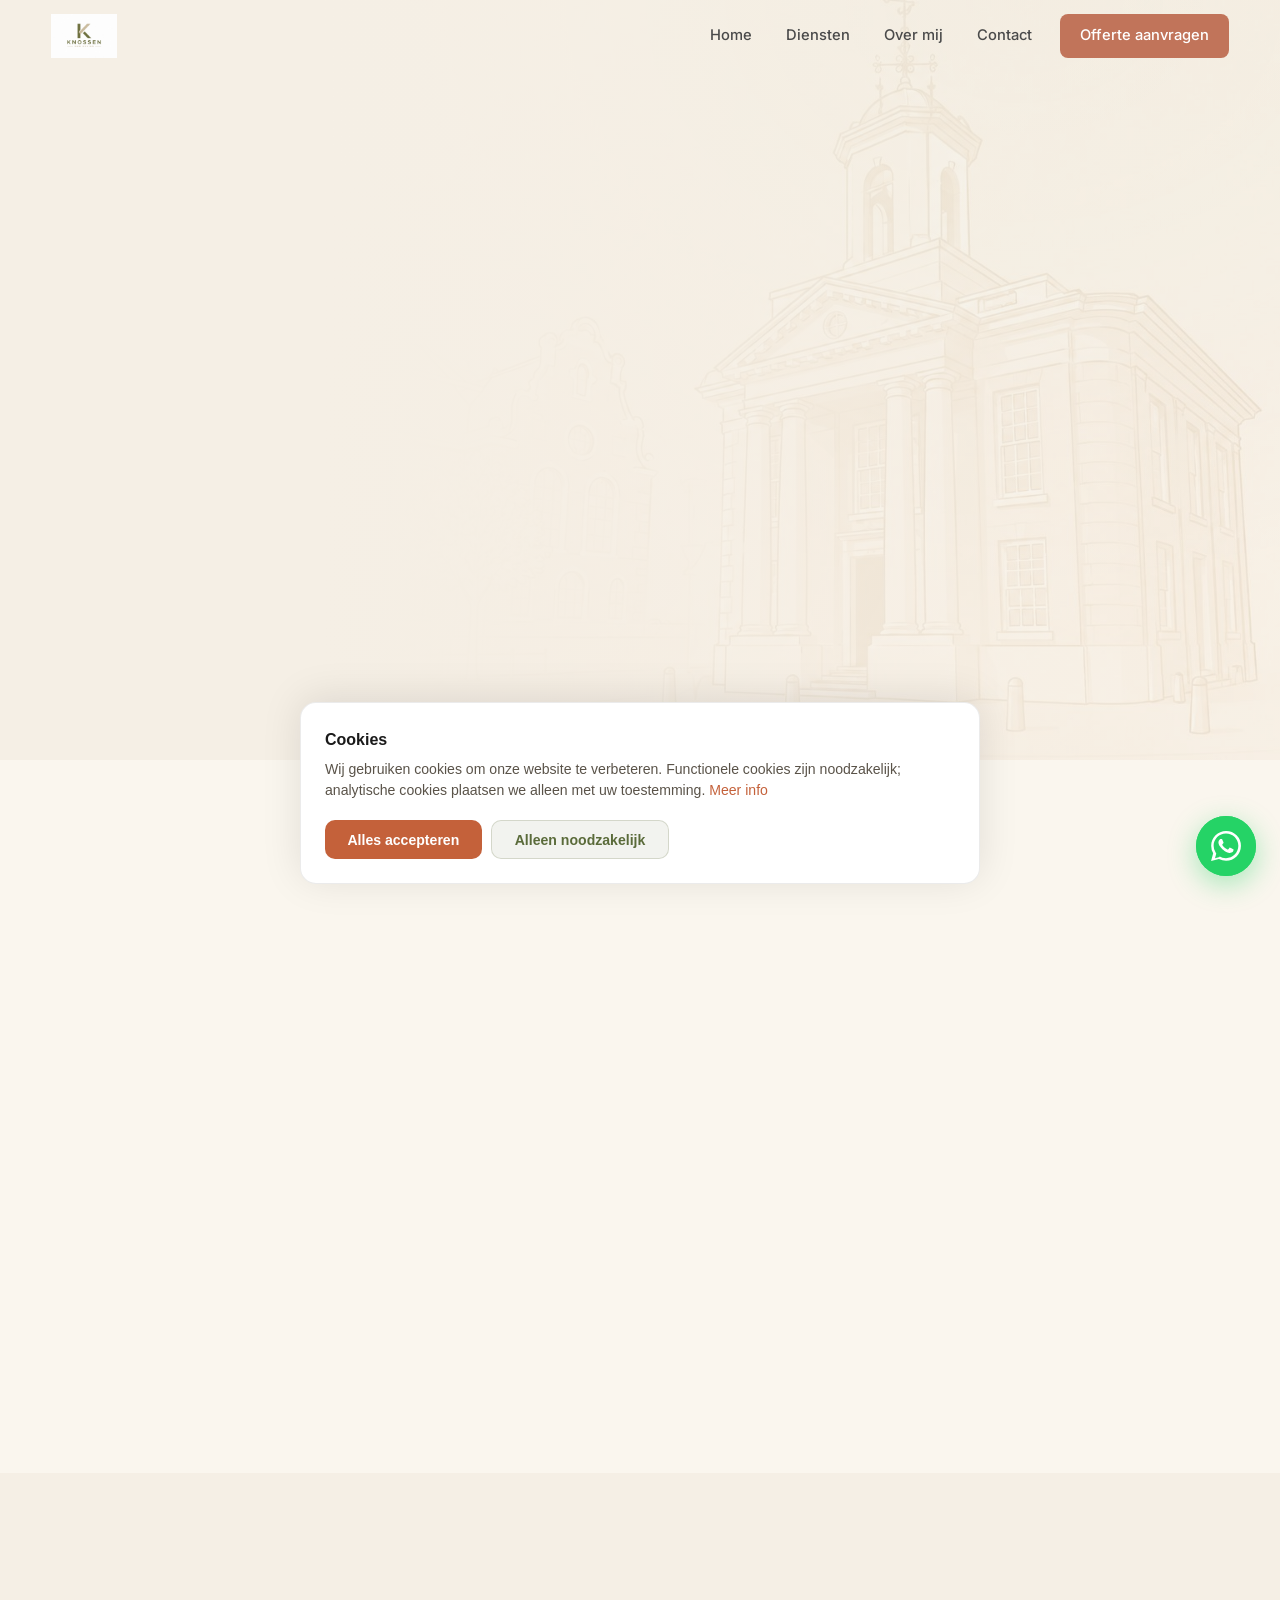
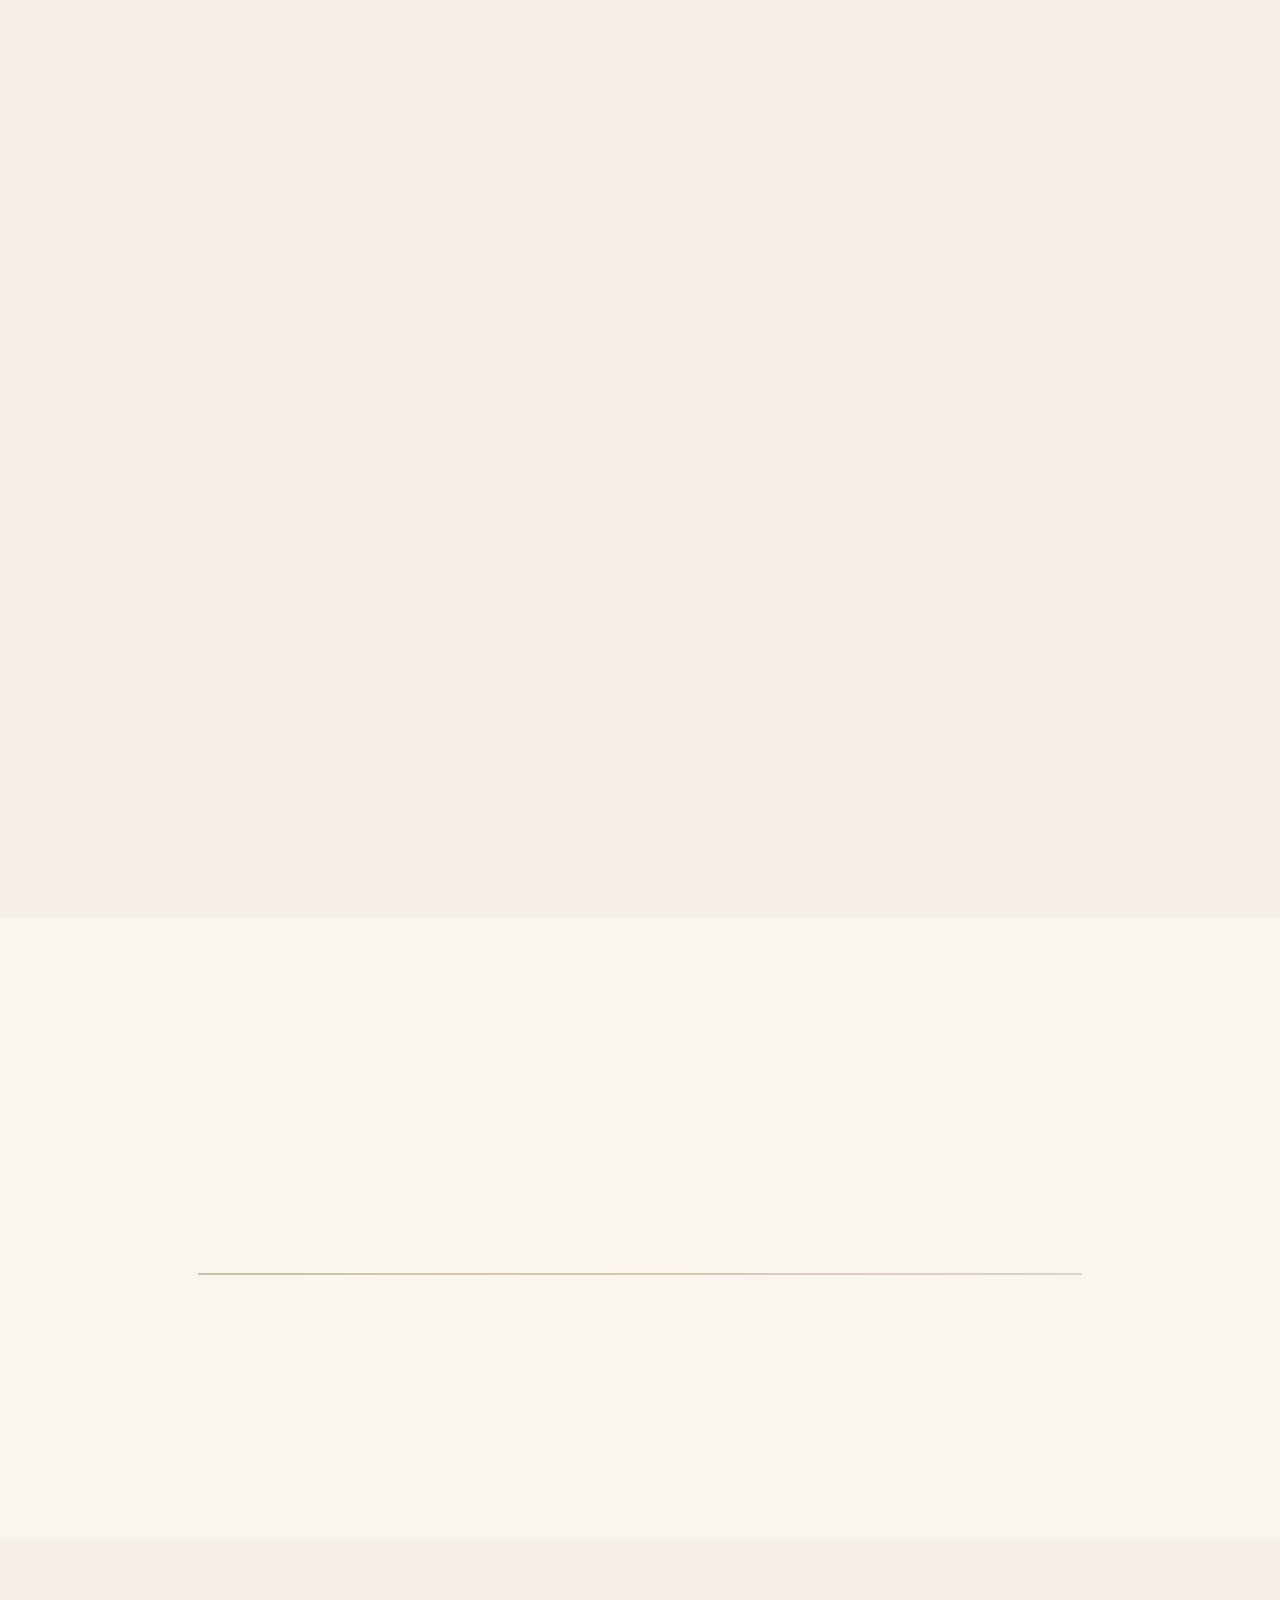
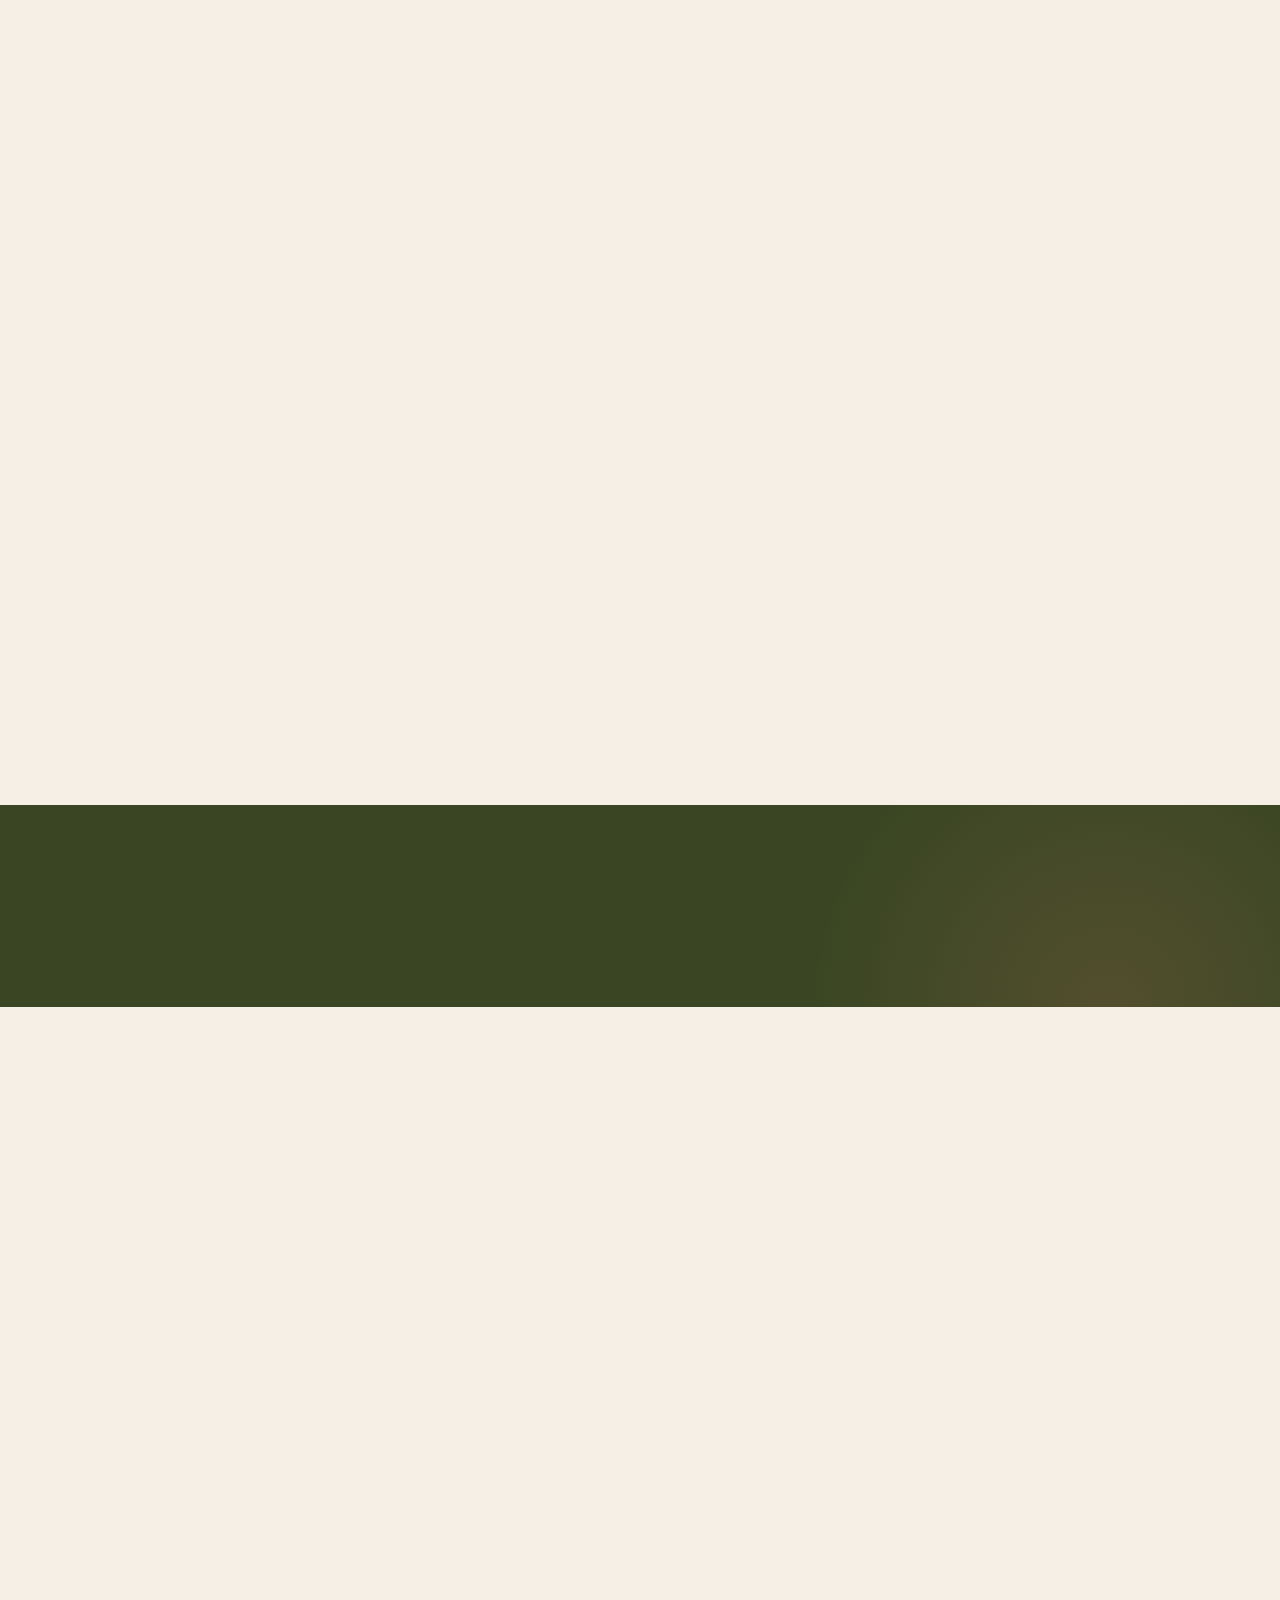
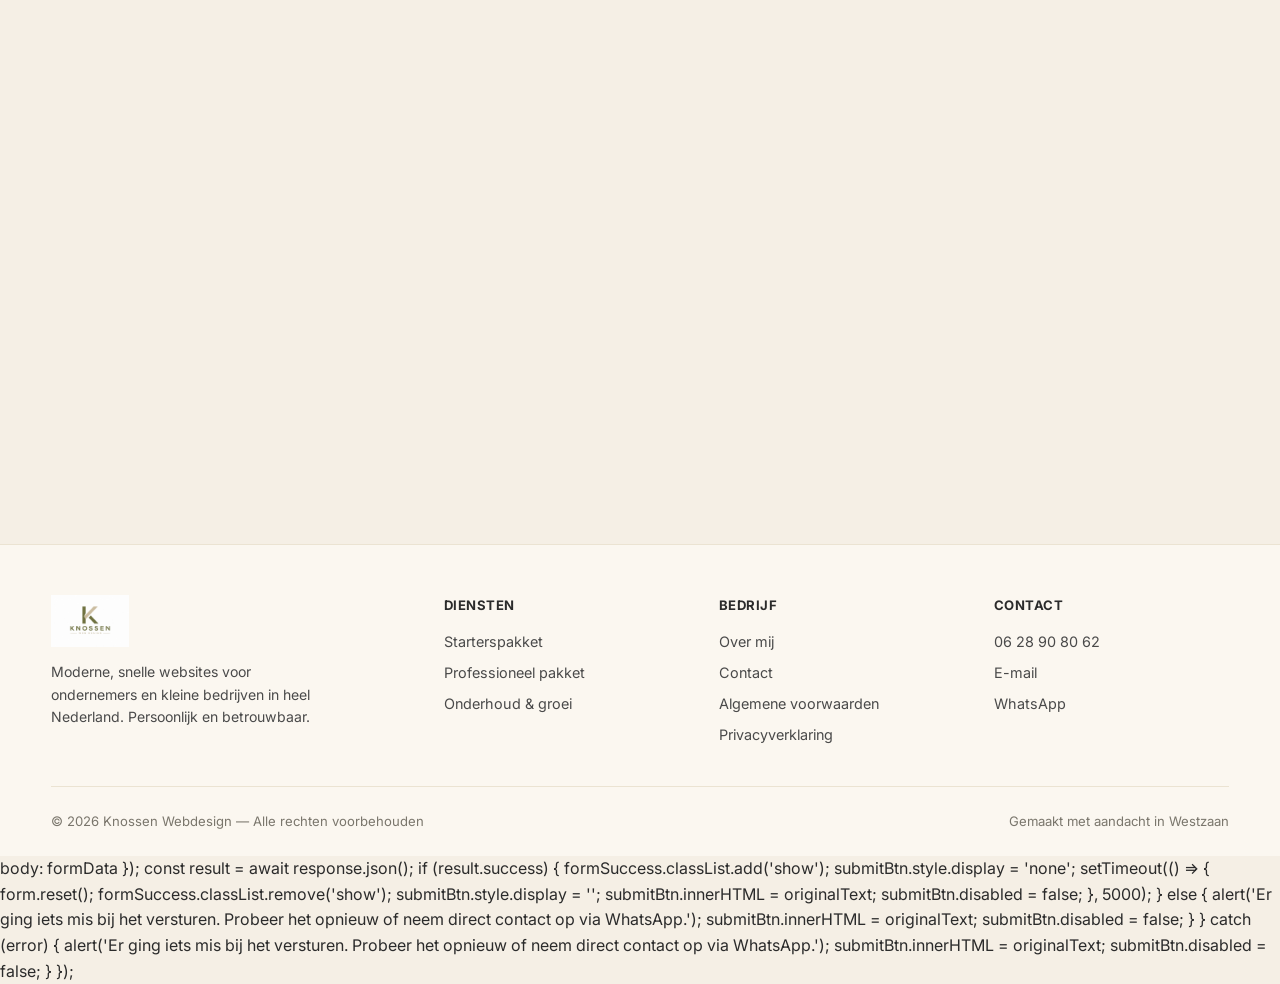
==== index.html @ 36c32ca5 "Update index.html" ====
<!DOCTYPE html>
<html lang="nl">
<head>
  <meta charset="UTF-8">
  <meta name="viewport" content="width=device-width, initial-scale=1.0">
  <meta name="description" content="Knossen Webdesign — moderne, snelle websites voor ondernemers en kleine bedrijven in Nederland. Persoonlijk, betrouwbaar en van A tot Z ontzorgd.">
  <title>Knossen Webdesign — Moderne websites voor ondernemers</title>
  <link rel="icon" type="image/png" href="logo.png">
  <link rel="preconnect" href="https://fonts.googleapis.com">
  <link rel="preconnect" href="https://fonts.gstatic.com" crossorigin>
  <link href="https://fonts.googleapis.com/css2?family=Inter:wght@400;500;600;700;800&family=Fraunces:opsz,wght@9..144,500;9..144,600;9..144,700&display=swap" rel="stylesheet">
  <style>
    *, *::before, *::after { margin: 0; padding: 0; box-sizing: border-box; }

    :root {
      --olive: #6b7e3e;
      --olive-dark: #4f5e2e;
      --olive-deep: #3a4623;
      --olive-soft: #e8ecd4;
      --olive-tint: #f0f3e2;

      --sand: #f5efe5;
      --sand-light: #faf6ee;
      --cream: #fbf7f0;

      --anthracite: #2b2b2b;
      --anthracite-soft: #4a4a4a;
      --gray-mid: #7a766c;
      --gray-soft: #a8a294;
      --border: #e0d8c8;
      --border-soft: #ebe3d2;

      --terracotta: #c1745a;
      --terracotta-dark: #a65a42;
      --terracotta-soft: #f3e0d4;

      --white: #ffffff;

      --font-body: 'Inter', -apple-system, BlinkMacSystemFont, sans-serif;
      --font-display: 'Fraunces', 'Inter', Georgia, serif;

      --radius-sm: 8px;
      --radius-md: 12px;
      --radius-lg: 20px;
      --radius-xl: 28px;

      --shadow-md: 0 4px 14px rgba(43,43,43,.07);
      --shadow-lg: 0 14px 44px rgba(43,43,43,.09);
      --shadow-terra: 0 8px 22px rgba(193,116,90,.32);

      --container: min(1180px, 92vw);
      --section-pad: clamp(72px, 10vw, 120px);
      --ease: cubic-bezier(.4, 0, .2, 1);
    }

    html { scroll-behavior: smooth; }
    body {
      font-family: var(--font-body);
      color: var(--anthracite);
      background: var(--sand);
      line-height: 1.6;
      -webkit-font-smoothing: antialiased;
      overflow-x: hidden;
    }
    img { max-width: 100%; display: block; }
    a { text-decoration: none; color: inherit; }
    ul { list-style: none; }
    button { font-family: inherit; cursor: pointer; border: none; background: none; }
    .container { width: var(--container); margin: 0 auto; }

    h1, h2, h3, h4 {
      font-family: var(--font-display);
      letter-spacing: -.015em;
      line-height: 1.15;
      color: var(--anthracite);
      font-weight: 600;
    }
    .h1 { font-size: clamp(2.4rem, 5.4vw, 4.2rem); font-weight: 600; letter-spacing: -.025em; }
    .h2 { font-size: clamp(1.9rem, 3.6vw, 2.7rem); font-weight: 600; }
    .h3 { font-size: 1.25rem; font-weight: 600; }
    .lead { font-size: clamp(1rem, 1.4vw, 1.12rem); color: var(--anthracite-soft); line-height: 1.65; font-family: var(--font-body); }

    /* NAVBAR */
    .nav {
      position: fixed; top: 0; left: 0; right: 0; z-index: 100;
      padding: 14px 0;
      transition: background .35s var(--ease), box-shadow .35s var(--ease), padding .35s var(--ease);
    }
    .nav.scrolled {
      background: rgba(245,239,229,.88);
      backdrop-filter: saturate(180%) blur(16px);
      -webkit-backdrop-filter: saturate(180%) blur(16px);
      box-shadow: 0 1px 0 var(--border-soft);
      padding: 10px 0;
    }
    .nav-inner { width: var(--container); margin: 0 auto; display: flex; align-items: center; justify-content: space-between; }
    .nav-logo { display: flex; align-items: center; gap: 10px; }
    .nav-logo img { height: 44px; width: auto; }
    .nav-links { display: flex; align-items: center; gap: 6px; }
    .nav-links a {
      font-size: .92rem; font-weight: 500; color: var(--anthracite-soft);
      padding: 8px 14px; border-radius: var(--radius-sm);
      transition: color .2s var(--ease), background .2s var(--ease);
    }
    .nav-links a:hover { color: var(--anthracite); background: var(--olive-soft); }
    .nav-cta {
      margin-left: 8px; padding: 10px 20px !important;
      background: var(--terracotta); color: var(--white) !important;
      border-radius: 100px; font-weight: 600;
      transition: background .25s var(--ease), transform .15s var(--ease);
    }
    .nav-cta:hover { background: var(--terracotta-dark) !important; color: var(--white) !important; transform: translateY(-1px); }

    .nav-toggle { display: none; width: 40px; height: 40px; border-radius: 10px; align-items: center; justify-content: center; }
    .nav-toggle svg { width: 22px; height: 22px; stroke: var(--anthracite); }

    /* HERO */
    .hero {
      position: relative; padding: 140px 0 var(--section-pad); overflow: hidden;
      background:
        radial-gradient(ellipse at 80% 0%, rgba(107,126,62,.08) 0%, transparent 55%),
        radial-gradient(ellipse at 0% 70%, rgba(193,116,90,.06) 0%, transparent 55%),
        var(--sand);
    }
    .hero::before {
      content: ""; position: absolute; inset: 0;
      background-image: url('regthuys.png');
      background-repeat: no-repeat;
      background-position: right center;
      background-size: cover;
      opacity: 0.55;
      pointer-events: none;
      z-index: 0;
    }
    .hero::after {
      content: ""; position: absolute; inset: 0;
      background: linear-gradient(to right, var(--sand) 25%, rgba(245,239,229,0.7) 50%, rgba(245,239,229,0.2) 100%);
      pointer-events: none;
      z-index: 1;
    }
    .hero > * { position: relative; z-index: 2; }
    .hero-grid { display: grid; grid-template-columns: 1.1fr .9fr; gap: 4rem; align-items: center; }
    .hero-tag {
      display: inline-flex; align-items: center; gap: 8px;
      padding: 6px 14px; background: var(--olive-soft); color: var(--olive-dark);
      border-radius: 100px; font-size: .82rem; font-weight: 600; margin-bottom: 24px;
    }
    .hero-tag-dot {
      width: 6px; height: 6px; border-radius: 50%; background: var(--olive);
      box-shadow: 0 0 0 3px rgba(107,126,62,.25); animation: pulse 2s infinite;
    }
    @keyframes pulse {
      0%, 100% { box-shadow: 0 0 0 3px rgba(107,126,62,.25); }
      50% { box-shadow: 0 0 0 6px rgba(107,126,62,0); }
    }
    .hero h1 .accent { color: var(--terracotta); font-style: italic; font-weight: 500; }
    .hero p.lead { margin: 24px 0 32px; max-width: 520px; }
    .hero-buttons { display: flex; gap: 12px; flex-wrap: wrap; align-items: center; }

    .btn {
      display: inline-flex; align-items: center; gap: 8px;
      padding: 14px 26px; border-radius: 100px;
      font-size: .95rem; font-weight: 600;
      transition: all .22s var(--ease); font-family: var(--font-body);
    }
    .btn-primary { background: var(--terracotta); color: var(--white); box-shadow: var(--shadow-terra); }
    .btn-primary:hover { background: var(--terracotta-dark); transform: translateY(-2px); box-shadow: 0 12px 28px rgba(193,116,90,.4); }
    .btn-secondary { background: var(--white); color: var(--anthracite); border: 1.5px solid var(--border); }
    .btn-secondary:hover { border-color: var(--anthracite); transform: translateY(-2px); }
    .btn svg { width: 16px; height: 16px; stroke-width: 2.5; }

    .hero-trust {
      display: flex; align-items: center; gap: 26px;
      margin-top: 38px; padding-top: 28px;
      border-top: 1px solid var(--border-soft); flex-wrap: wrap;
    }
    .hero-trust-item {
      display: flex; align-items: center; gap: 8px;
      font-size: .88rem; color: var(--anthracite-soft); font-weight: 500;
    }
    .hero-trust-icon {
      width: 22px; height: 22px; border-radius: 50%;
      background: var(--olive-soft); color: var(--olive-dark);
      display: flex; align-items: center; justify-content: center;
    }
    .hero-trust-icon svg { width: 12px; height: 12px; stroke-width: 3; }

    .hero-visual { position: relative; perspective: 1500px; }
    .browser {
      background: var(--white); border-radius: var(--radius-lg);
      box-shadow: 0 30px 70px rgba(43,43,43,.13), 0 4px 12px rgba(43,43,43,.05);
      overflow: hidden; border: 1px solid var(--border-soft);
      transform: rotateY(-8deg) rotateX(4deg);
      transition: transform .6s var(--ease);
    }
    .browser:hover { transform: rotateY(-4deg) rotateX(2deg); }
    .browser-bar {
      display: flex; align-items: center; gap: 6px;
      padding: 12px 16px; background: var(--cream);
      border-bottom: 1px solid var(--border-soft);
    }
    .browser-dot { width: 11px; height: 11px; border-radius: 50%; background: var(--gray-soft); }
    .browser-dot:nth-child(1) { background: #FF5F57; }
    .browser-dot:nth-child(2) { background: #FEBC2E; }
    .browser-dot:nth-child(3) { background: #28C840; }
    .browser-url {
      flex: 1; margin-left: 12px; padding: 5px 12px;
      background: var(--white); border-radius: 6px; font-size: .72rem;
      color: var(--gray-mid); border: 1px solid var(--border-soft);
    }
    .browser-content { padding: 28px; }
    .mock-hero {
      height: 110px; border-radius: var(--radius-md);
      background: linear-gradient(135deg, var(--olive) 0%, var(--olive-dark) 100%);
      position: relative; overflow: hidden; margin-bottom: 18px;
    }
    .mock-hero::before {
      content: ''; position: absolute; inset: 0;
      background: radial-gradient(circle at 80% 30%, rgba(255,255,255,.18) 0%, transparent 50%);
    }
    .mock-hero-text { position: absolute; left: 18px; top: 22px; }
    .mock-hero-text-1 { width: 130px; height: 10px; background: rgba(255,255,255,.9); border-radius: 3px; }
    .mock-hero-text-2 { width: 90px; height: 7px; background: rgba(255,255,255,.55); border-radius: 3px; margin-top: 8px; }
    .mock-hero-btn {
      position: absolute; left: 18px; bottom: 22px;
      width: 70px; height: 22px; background: var(--terracotta); border-radius: 100px;
    }
    .mock-row { display: grid; grid-template-columns: 1fr 1fr 1fr; gap: 10px; }
    .mock-card {
      height: 70px; background: var(--cream); border-radius: var(--radius-sm);
      position: relative; padding: 12px; border: 1px solid var(--border-soft);
    }
    .mock-card::before {
      content: ''; width: 22px; height: 22px;
      background: var(--olive-soft); border-radius: 6px; display: block;
    }
    .mock-card::after {
      content: ''; position: absolute;
      bottom: 12px; left: 12px; right: 12px;
      height: 4px; background: var(--border); border-radius: 2px;
    }

    .float-card {
      position: absolute; background: var(--white);
      border-radius: var(--radius-md); padding: 12px 16px;
      box-shadow: var(--shadow-lg);
      display: flex; align-items: center; gap: 10px;
      font-size: .82rem; font-weight: 600; color: var(--anthracite);
      animation: float 4s ease-in-out infinite;
    }
    .float-card-1 { top: 18%; left: -8%; animation-delay: 0s; }
    .float-card-2 { bottom: 12%; right: -6%; animation-delay: 1.2s; }
    .float-card-icon {
      width: 32px; height: 32px;
      background: var(--olive-soft); color: var(--olive-dark);
      border-radius: 8px;
      display: flex; align-items: center; justify-content: center;
    }
    .float-card-icon svg { width: 16px; height: 16px; }
    .float-card-2 .float-card-icon { background: var(--terracotta-soft); color: var(--terracotta-dark); }
    @keyframes float {
      0%, 100% { transform: translateY(0); }
      50% { transform: translateY(-8px); }
    }

    /* SECTION */
    .section { padding: var(--section-pad) 0; }
    .section-head { text-align: center; max-width: 640px; margin: 0 auto 64px; }
    .section-eyebrow {
      display: inline-block; padding: 5px 14px;
      background: var(--olive-soft); color: var(--olive-dark);
      border-radius: 100px; font-size: .78rem; font-weight: 700;
      letter-spacing: .04em; text-transform: uppercase; margin-bottom: 16px;
    }
    .section-head h2 { margin-bottom: 14px; }

    /* WHY */
    .why { background: var(--sand-light); }
    .why-grid { display: grid; grid-template-columns: repeat(4, 1fr); gap: 20px; }
    .why-card {
      background: var(--white); border-radius: var(--radius-lg); padding: 28px;
      transition: transform .3s var(--ease), box-shadow .3s var(--ease), border-color .3s var(--ease);
      border: 1px solid var(--border-soft);
    }
    .why-card:hover { transform: translateY(-6px); box-shadow: var(--shadow-lg); border-color: var(--olive-soft); }
    .why-icon {
      width: 48px; height: 48px;
      background: var(--olive-soft); color: var(--olive-dark);
      border-radius: 12px;
      display: flex; align-items: center; justify-content: center;
      margin-bottom: 20px;
      transition: background .3s var(--ease), color .3s var(--ease);
    }
    .why-card:hover .why-icon { background: var(--olive); color: var(--white); }
    .why-icon svg { width: 22px; height: 22px; stroke-width: 2; }
    .why-card h3 { font-size: 1.1rem; margin-bottom: 8px; }
    .why-card p { font-size: .9rem; color: var(--anthracite-soft); line-height: 1.6; }

    /* DIENSTEN */
    .services-grid { display: grid; grid-template-columns: repeat(3, 1fr); gap: 20px; }
    .service-card {
      position: relative; background: var(--white);
      border: 1.5px solid var(--border-soft); border-radius: var(--radius-xl);
      padding: 32px; transition: all .35s var(--ease);
      display: flex; flex-direction: column;
    }
    .service-card:hover { transform: translateY(-4px); box-shadow: var(--shadow-lg); border-color: var(--olive-soft); }
    .service-card.featured { background: var(--anthracite); border-color: var(--anthracite); color: var(--white); }
    .service-card.featured h3 { color: var(--white); }
    .service-card.featured .service-name { color: var(--terracotta-soft); }
    .service-card.featured .service-desc { color: rgba(255,255,255,.7); }
    .service-card.featured .service-feature { color: rgba(255,255,255,.88); }
    .service-card.featured .service-feature-icon { background: rgba(193,116,90,.2); color: var(--terracotta-soft); }
    .service-badge {
      position: absolute; top: -12px; right: 24px;
      background: var(--terracotta); color: var(--white);
      padding: 6px 14px; border-radius: 100px;
      font-size: .72rem; font-weight: 700; letter-spacing: .03em; text-transform: uppercase;
      box-shadow: var(--shadow-terra);
    }
    .service-name {
      font-size: .82rem; font-weight: 700; color: var(--terracotta);
      letter-spacing: .04em; text-transform: uppercase; margin-bottom: 8px;
    }
    .service-card h3 { font-size: 1.65rem; margin-bottom: 10px; letter-spacing: -.02em; }
    .service-desc { color: var(--anthracite-soft); font-size: .92rem; margin-bottom: 24px; min-height: 44px; }
    .service-features { display: flex; flex-direction: column; gap: 12px; margin-bottom: 28px; flex: 1; }
    .service-feature { display: flex; gap: 10px; align-items: flex-start; font-size: .92rem; color: var(--anthracite); }
    .service-feature-icon {
      flex-shrink: 0; width: 20px; height: 20px;
      background: var(--olive-soft); color: var(--olive-dark);
      border-radius: 50%;
      display: flex; align-items: center; justify-content: center;
      margin-top: 2px;
    }
    .service-feature-icon svg { width: 11px; height: 11px; stroke-width: 3; }
    .service-cta {
      display: inline-flex; align-items: center; justify-content: center; gap: 6px;
      width: 100%; padding: 13px 20px;
      background: var(--cream); color: var(--anthracite);
      border-radius: 100px; font-weight: 600; font-size: .92rem;
      transition: all .22s var(--ease); border: 1px solid var(--border-soft);
    }
    .service-cta:hover { background: var(--terracotta); color: var(--white); border-color: var(--terracotta); }
    .service-card.featured .service-cta { background: var(--terracotta); color: var(--white); border-color: var(--terracotta); }
    .service-card.featured .service-cta:hover { background: var(--terracotta-dark); border-color: var(--terracotta-dark); }
    .service-cta svg { width: 14px; height: 14px; transition: transform .22s var(--ease); }
    .service-cta:hover svg { transform: translateX(3px); }

    .services-note { text-align: center; margin-top: 32px; font-size: .9rem; color: var(--gray-mid); }

    /* PROCES */
    .proces { background: var(--sand-light); }
    .proces-grid { display: grid; grid-template-columns: repeat(4, 1fr); gap: 20px; position: relative; }
    .proces-grid::before {
      content: ''; position: absolute;
      top: 32px; left: 12.5%; right: 12.5%;
      height: 2px;
      background: linear-gradient(to right, var(--olive) 0%, var(--terracotta) 50%, var(--gray-soft) 100%);
      z-index: 0; opacity: .4;
    }
    .proces-step { text-align: center; position: relative; z-index: 1; }
    .proces-num {
      display: flex; align-items: center; justify-content: center;
      width: 64px; height: 64px;
      background: var(--white); border: 2px solid var(--olive); color: var(--olive-dark);
      border-radius: 50%;
      font-family: var(--font-display); font-weight: 700; font-size: 1.5rem;
      margin: 0 auto 20px;
      transition: all .3s var(--ease);
    }
    .proces-step:hover .proces-num { background: var(--olive); color: var(--white); transform: scale(1.06); }
    .proces-step h3 { font-size: 1.1rem; margin-bottom: 8px; }
    .proces-step p { font-size: .88rem; color: var(--anthracite-soft); line-height: 1.55; max-width: 220px; margin: 0 auto; }

    /* OVER MIJ */
    .about-grid { display: grid; grid-template-columns: .9fr 1.1fr; gap: 64px; align-items: center; }
    .about-photo-wrap { position: relative; }
    .about-photo {
      aspect-ratio: 4/5; border-radius: var(--radius-xl);
      overflow: hidden; background: var(--olive-soft);
      box-shadow: var(--shadow-lg);
      position: relative; z-index: 1;
    }
    .about-photo img { width: 100%; height: 100%; object-fit: cover; object-position: 50% 45%; }
    .about-photo-deco {
      position: absolute; width: 70%; height: 70%;
      background: var(--olive-soft); border-radius: var(--radius-xl);
      bottom: -22px; right: -22px; z-index: 0;
    }
    .about-meta {
      position: absolute; bottom: 20px; left: 20px; right: 20px;
      background: rgba(255,255,255,.95); backdrop-filter: blur(10px);
      padding: 14px 18px; border-radius: var(--radius-md);
      display: flex; align-items: center; gap: 12px;
      z-index: 2;
    }
    .about-meta-icon {
      width: 38px; height: 38px;
      background: var(--olive); color: var(--white);
      border-radius: 10px;
      display: flex; align-items: center; justify-content: center;
    }
    .about-meta-icon svg { width: 18px; height: 18px; }
    .about-meta-name { font-weight: 700; font-size: .95rem; }
    .about-meta-role { font-size: .78rem; color: var(--gray-mid); }

    .about-text h2 { margin-bottom: 20px; }
    .about-text p { color: var(--anthracite-soft); font-size: 1rem; line-height: 1.7; margin-bottom: 16px; }
    .about-text strong { color: var(--anthracite); font-weight: 600; }
    .about-quote {
      margin-top: 28px; padding: 20px 24px;
      background: var(--olive-soft);
      border-left: 3px solid var(--olive);
      border-radius: 0 var(--radius-md) var(--radius-md) 0;
      font-family: var(--font-display);
      font-style: italic; font-size: 1.05rem;
      color: var(--olive-deep); font-weight: 500; line-height: 1.5;
    }

    /* CTA BAND */
    .cta-band { padding: 60px 0; background: var(--olive-deep); position: relative; overflow: hidden; }
    .cta-band::before {
      content: ''; position: absolute;
      top: -50%; right: -10%;
      width: 600px; height: 600px;
      background: radial-gradient(circle, rgba(193,116,90,.18) 0%, transparent 70%);
      pointer-events: none;
    }
    .cta-band-inner {
      position: relative; z-index: 1;
      display: flex; align-items: center; justify-content: space-between;
      gap: 40px; flex-wrap: wrap;
    }
    .cta-band h2 { color: var(--white); margin-bottom: 6px; }
    .cta-band p { color: rgba(255,255,255,.72); }
    .cta-band .btn-primary { background: var(--terracotta); color: var(--white); }
    .cta-band .btn-primary:hover { background: var(--terracotta-dark); }

    /* CONTACT */
    .contact-grid { display: grid; grid-template-columns: 1fr 1.2fr; gap: 48px; }
    .contact-info-card {
      background: var(--anthracite); color: var(--white);
      border-radius: var(--radius-xl); padding: 36px;
      position: relative; overflow: hidden;
    }
    .contact-info-card::before {
      content: ''; position: absolute;
      top: -20%; right: -20%;
      width: 320px; height: 320px;
      background: radial-gradient(circle, rgba(193,116,90,.22) 0%, transparent 70%);
    }
    .contact-info-card h3 { color: var(--white); font-size: 1.5rem; margin-bottom: 8px; position: relative; }
    .contact-info-card > p { color: rgba(255,255,255,.72); font-size: .92rem; margin-bottom: 28px; position: relative; }
    .contact-info-list { display: flex; flex-direction: column; gap: 22px; position: relative; margin-bottom: 32px; }
    .contact-item { display: flex; gap: 14px; align-items: flex-start; }
    .contact-item-icon {
      flex-shrink: 0; width: 40px; height: 40px;
      background: rgba(255,255,255,.06); border: 1px solid rgba(255,255,255,.08);
      border-radius: 10px;
      display: flex; align-items: center; justify-content: center;
      color: var(--terracotta-soft);
    }
    .contact-item-icon svg { width: 18px; height: 18px; }
    .contact-item-label {
      font-size: .76rem; color: rgba(255,255,255,.5);
      margin-bottom: 2px; text-transform: uppercase; letter-spacing: .04em;
    }
    .contact-item-value {
      font-weight: 500; font-size: .95rem; color: var(--white);
      transition: color .2s var(--ease); line-height: 1.5;
    }
    a.contact-item-value:hover { color: var(--terracotta-soft); }
    .contact-item-sub {
      display: block; font-size: .82rem; font-weight: 400;
      color: rgba(255,255,255,.6); margin-top: 2px;
    }
    .contact-socials {
      display: flex; gap: 10px; position: relative;
      padding-top: 28px; border-top: 1px solid rgba(255,255,255,.1);
    }
    .contact-social {
      width: 40px; height: 40px;
      background: rgba(255,255,255,.06); border-radius: 10px;
      display: flex; align-items: center; justify-content: center;
      transition: all .2s var(--ease); color: var(--white);
    }
    .contact-social:hover { background: var(--terracotta); transform: translateY(-2px); }
    .contact-social svg { width: 18px; height: 18px; }

    .contact-form-wrap {
      background: var(--white); border: 1px solid var(--border-soft);
      border-radius: var(--radius-xl); padding: 36px;
    }
    .contact-form-wrap h3 { font-size: 1.5rem; margin-bottom: 6px; }
    .contact-form-wrap > p { color: var(--anthracite-soft); font-size: .92rem; margin-bottom: 28px; }
    .form-grid { display: grid; grid-template-columns: 1fr 1fr; gap: 16px; margin-bottom: 16px; }
    .form-group { display: flex; flex-direction: column; }
    .form-group.full { grid-column: 1 / -1; }
    .form-group label { font-size: .82rem; font-weight: 600; color: var(--anthracite); margin-bottom: 6px; }
    .form-group input, .form-group select, .form-group textarea {
      font-family: inherit; font-size: .95rem; color: var(--anthracite);
      padding: 13px 16px; background: var(--white);
      border: 1.5px solid var(--border); border-radius: var(--radius-md);
      outline: none;
      transition: border-color .2s var(--ease), box-shadow .2s var(--ease);
    }
    .form-group input::placeholder, .form-group textarea::placeholder { color: var(--gray-soft); }
    .form-group input:focus, .form-group select:focus, .form-group textarea:focus {
      border-color: var(--olive);
      box-shadow: 0 0 0 4px rgba(107,126,62,.14);
    }
    .form-group textarea { resize: vertical; min-height: 130px; }
    .form-consent {
      display: flex; gap: 10px; align-items: flex-start;
      margin-bottom: 20px; font-size: .82rem; color: var(--anthracite-soft);
    }
    .form-consent input { margin-top: 3px; accent-color: var(--olive); }
    .form-consent a { color: var(--terracotta-dark); text-decoration: underline; }
    .btn-submit { width: 100%; justify-content: center; padding: 15px 26px; }
    .form-success {
      display: none; padding: 16px 18px;
      background: var(--olive-soft); border: 1px solid var(--olive);
      color: var(--olive-deep); border-radius: var(--radius-md);
      font-size: .9rem; font-weight: 500;
      align-items: center; gap: 10px;
    }
    .form-success.show { display: flex; }
    .form-success svg { width: 18px; height: 18px; flex-shrink: 0; }

    /* FOOTER */
    .footer { background: var(--cream); border-top: 1px solid var(--border-soft); padding: 50px 0 24px; }
    .footer-grid { display: grid; grid-template-columns: 1.5fr 1fr 1fr 1fr; gap: 40px; margin-bottom: 40px; }
    .footer-brand img { height: 52px; margin-bottom: 14px; }
    .footer-brand p { font-size: .88rem; color: var(--anthracite-soft); max-width: 280px; line-height: 1.6; }
    .footer-heading {
      font-weight: 700; font-size: .82rem; color: var(--anthracite);
      letter-spacing: .04em; text-transform: uppercase; margin-bottom: 14px;
    }
    .footer-links { display: flex; flex-direction: column; gap: 8px; }
    .footer-links a { font-size: .9rem; color: var(--anthracite-soft); transition: color .2s var(--ease); }
    .footer-links a:hover { color: var(--terracotta-dark); }
    .footer-bottom {
      padding-top: 24px; border-top: 1px solid var(--border-soft);
      display: flex; justify-content: space-between; align-items: center;
      font-size: .82rem; color: var(--gray-mid);
      flex-wrap: wrap; gap: 12px;
    }

    /* WHATSAPP FAB */
    .whatsapp-fab {
      position: fixed; bottom: 24px; right: 24px;
      width: 60px; height: 60px;
      background: #25D366; color: var(--white);
      border-radius: 50%;
      display: flex; align-items: center; justify-content: center;
      box-shadow: 0 8px 28px rgba(37,211,102,.4);
      z-index: 90;
      transition: transform .25s var(--ease), box-shadow .25s var(--ease);
    }
    .whatsapp-fab:hover { transform: scale(1.08); box-shadow: 0 12px 36px rgba(37,211,102,.5); }
    .whatsapp-fab::before {
      content: ''; position: absolute; inset: 0;
      border-radius: 50%; background: #25D366;
      animation: wa-ring 2s ease-out infinite; z-index: -1;
    }
    @keyframes wa-ring {
      0% { transform: scale(1); opacity: .5; }
      100% { transform: scale(1.5); opacity: 0; }
    }
    .whatsapp-fab svg { width: 30px; height: 30px; }

    /* ANIM */
    .reveal { opacity: 0; transform: translateY(28px); transition: opacity .7s var(--ease), transform .7s var(--ease); }
    .reveal.visible { opacity: 1; transform: translateY(0); }
    .reveal-stagger > * { transition-delay: calc(var(--i, 0) * 80ms); }

    /* RESPONSIVE */
    @media (max-width: 1024px) {
      .hero-grid { grid-template-columns: 1fr; gap: 60px; }
      .hero-visual { max-width: 480px; margin: 0 auto; }
      .why-grid { grid-template-columns: repeat(2, 1fr); }
      .services-grid { grid-template-columns: 1fr; max-width: 460px; margin: 0 auto; }
      .proces-grid { grid-template-columns: repeat(2, 1fr); gap: 36px; }
      .proces-grid::before { display: none; }
      .about-grid { grid-template-columns: 1fr; gap: 48px; }
      .about-photo-wrap { max-width: 420px; margin: 0 auto; }
      .contact-grid { grid-template-columns: 1fr; }
    }
    @media (max-width: 720px) {
      .nav-links {
        display: none; position: absolute;
        top: 100%; left: 16px; right: 16px;
        flex-direction: column; align-items: stretch;
        background: var(--white); border: 1px solid var(--border-soft);
        border-radius: var(--radius-md); padding: 12px;
        box-shadow: var(--shadow-lg); gap: 4px; margin-top: 8px;
      }
      .nav-links.open { display: flex; }
      .nav-links a { padding: 12px 14px; text-align: left; }
      .nav-cta { text-align: center; }
      .nav-toggle { display: flex; }
      .hero { padding-top: 110px; }
      .hero-buttons .btn { flex: 1; justify-content: center; }
      .float-card { display: none; }
      .hero-trust { gap: 16px; }
      .why-grid { grid-template-columns: 1fr; }
      .form-grid { grid-template-columns: 1fr; }
      .footer-grid { grid-template-columns: 1fr 1fr; gap: 32px; }
      .footer-brand { grid-column: 1 / -1; }
      .footer-bottom { flex-direction: column; text-align: center; }
      .cta-band-inner { flex-direction: column; text-align: center; }
      .contact-info-card, .contact-form-wrap { padding: 28px 22px; }
      .whatsapp-fab { bottom: 18px; right: 18px; width: 54px; height: 54px; }
      .whatsapp-fab svg { width: 26px; height: 26px; }
    }
  </style>
<link rel="stylesheet" href="cookie-banner.css">
</head>
<body>

  <nav class="nav" id="nav">
    <div class="nav-inner">
      <a href="#home" class="nav-logo">
        <img src="logo.png" alt="Knossen Webdesign logo">
      </a>
      <div class="nav-links" id="navLinks">
        <a href="#home">Home</a>
        <a href="#diensten">Diensten</a>
        <a href="#over-mij">Over mij</a>
        <a href="#contact">Contact</a>
        <a href="#contact" class="nav-cta">Offerte aanvragen</a>
      </div>
      <button class="nav-toggle" id="navToggle" aria-label="Menu openen">
        <svg viewBox="0 0 24 24" fill="none" stroke="currentColor" stroke-width="2" stroke-linecap="round"><line x1="3" y1="6" x2="21" y2="6"/><line x1="3" y1="12" x2="21" y2="12"/><line x1="3" y1="18" x2="21" y2="18"/></svg>
      </button>
    </div>
  </nav>

  <section class="hero" id="home">
    <div class="container">
      <div class="hero-grid">
        <div class="hero-text reveal">
          <span class="hero-tag">
            <span class="hero-tag-dot"></span>
            Beschikbaar voor nieuwe projecten
          </span>
          <h1 class="h1">Design dat klopt.<br><span class="accent">Resultaten</span> die tellen.</h1>
          <p class="lead">Moderne websites die vertrouwen uitstralen en klanten opleveren. Van A tot Z ontzorgd — persoonlijk contact, eerlijke prijzen en altijd op tijd.</p>
          <div class="hero-buttons">
            <a href="#contact" class="btn btn-primary">
              Vraag offerte aan
              <svg viewBox="0 0 24 24" fill="none" stroke="currentColor" stroke-linecap="round" stroke-linejoin="round"><line x1="5" y1="12" x2="19" y2="12"/><polyline points="12 5 19 12 12 19"/></svg>
            </a>
            <a href="#diensten" class="btn btn-secondary">Bekijk diensten</a>
          </div>
          <div class="hero-trust">
            <div class="hero-trust-item">
              <span class="hero-trust-icon"><svg viewBox="0 0 24 24" fill="none" stroke="currentColor" stroke-linecap="round" stroke-linejoin="round"><polyline points="20 6 9 17 4 12"/></svg></span>
              Vrijblijvende offerte
            </div>
            <div class="hero-trust-item">
              <span class="hero-trust-icon"><svg viewBox="0 0 24 24" fill="none" stroke="currentColor" stroke-linecap="round" stroke-linejoin="round"><polyline points="20 6 9 17 4 12"/></svg></span>
              Ontwerp op maat
            </div>
            <div class="hero-trust-item">
              <span class="hero-trust-icon"><svg viewBox="0 0 24 24" fill="none" stroke="currentColor" stroke-linecap="round" stroke-linejoin="round"><polyline points="20 6 9 17 4 12"/></svg></span>
              Snelle levering
            </div>
          </div>
        </div>

        <div class="hero-visual reveal">
          <div class="browser">
            <div class="browser-bar">
              <span class="browser-dot"></span>
              <span class="browser-dot"></span>
              <span class="browser-dot"></span>
              <span class="browser-url">jouwbedrijf.nl</span>
            </div>
            <div class="browser-content">
              <div class="mock-hero">
                <div class="mock-hero-text">
                  <div class="mock-hero-text-1"></div>
                  <div class="mock-hero-text-2"></div>
                </div>
                <div class="mock-hero-btn"></div>
              </div>
              <div class="mock-row">
                <div class="mock-card"></div>
                <div class="mock-card"></div>
                <div class="mock-card"></div>
              </div>
            </div>
          </div>
          <div class="float-card float-card-1">
            <div class="float-card-icon">
              <svg viewBox="0 0 24 24" fill="none" stroke="currentColor" stroke-width="2.2" stroke-linecap="round" stroke-linejoin="round"><polyline points="20 6 9 17 4 12"/></svg>
            </div>
            <span>Mobielvriendelijk</span>
          </div>
          <div class="float-card float-card-2">
            <div class="float-card-icon">
              <svg viewBox="0 0 24 24" fill="none" stroke="currentColor" stroke-width="2.2" stroke-linecap="round" stroke-linejoin="round"><polyline points="13 2 3 14 12 14 11 22 21 10 12 10 13 2"/></svg>
            </div>
            <span>Snel geleverd</span>
          </div>
        </div>
      </div>
    </div>
  </section>

  <section class="section why">
    <div class="container">
      <div class="section-head reveal">
        <span class="section-eyebrow">Waarom Knossen Webdesign</span>
        <h2 class="h2">Wat mij anders maakt</h2>
        <p class="lead">Vier redenen waarom ondernemers voor een persoonlijke aanpak kiezen.</p>
      </div>
      <div class="why-grid reveal-stagger">
        <div class="why-card reveal" style="--i:0">
          <div class="why-icon">
            <svg viewBox="0 0 24 24" fill="none" stroke="currentColor" stroke-linecap="round" stroke-linejoin="round"><path d="M20 21v-2a4 4 0 0 0-4-4H8a4 4 0 0 0-4 4v2"/><circle cx="12" cy="7" r="4"/></svg>
          </div>
          <h3>Persoonlijk contact</h3>
          <p>Korte lijntjes, direct met mij. Geen account managers, geen tussenpersonen. Eén aanspreekpunt van begin tot eind.</p>
        </div>
        <div class="why-card reveal" style="--i:1">
          <div class="why-icon">
            <svg viewBox="0 0 24 24" fill="none" stroke="currentColor" stroke-linecap="round" stroke-linejoin="round"><path d="M12 3l1.9 5.8a1 1 0 0 0 .9.7l6.1.4-4.7 4a1 1 0 0 0-.3 1l1.5 5.9-5.1-3.4a1 1 0 0 0-1.1 0L6.1 20.8l1.5-5.9a1 1 0 0 0-.3-1l-4.7-4 6.1-.4a1 1 0 0 0 .9-.7L11.5 3"/></svg>
          </div>
          <h3>Moderne websites</h3>
          <p>Strak ontwerp dat past bij jouw merk en doelgroep. Aandacht voor detail, een eigen look en een eigentijdse uitstraling.</p>
        </div>
        <div class="why-card reveal" style="--i:2">
          <div class="why-icon">
            <svg viewBox="0 0 24 24" fill="none" stroke="currentColor" stroke-linecap="round" stroke-linejoin="round"><rect x="6" y="2" width="12" height="20" rx="2" ry="2"/><line x1="12" y1="18" x2="12.01" y2="18"/></svg>
          </div>
          <h3>Mobielvriendelijk</h3>
          <p>Werkt perfect op telefoon, tablet en desktop. Geoptimaliseerd voor elk scherm — zoals jouw klanten dat verwachten.</p>
        </div>
        <div class="why-card reveal" style="--i:3">
          <div class="why-icon">
            <svg viewBox="0 0 24 24" fill="none" stroke="currentColor" stroke-linecap="round" stroke-linejoin="round"><polygon points="13 2 3 14 12 14 11 22 21 10 12 10 13 2"/></svg>
          </div>
          <h3>Snelle levering</h3>
          <p>Binnen enkele weken een werkende website. Helder traject, duidelijke planning, geen verrassingen achteraf.</p>
        </div>
      </div>
    </div>
  </section>

  <section class="section" id="diensten">
    <div class="container">
      <div class="section-head reveal">
        <span class="section-eyebrow">Diensten</span>
        <h2 class="h2">Een pakket dat bij jou past</h2>
        <p class="lead">Of je nu net begint of je website naar een hoger niveau wilt tillen — er is altijd een passende oplossing.</p>
      </div>
      <div class="services-grid">

        <div class="service-card reveal">
          <span class="service-name">Starterspakket</span>
          <h3>Voor ondernemers die snel online willen</h3>
          <p class="service-desc">Een strakke, professionele website die direct vertrouwen wekt en klanten oplevert.</p>
          <div class="service-features">
            <div class="service-feature"><span class="service-feature-icon"><svg viewBox="0 0 24 24" fill="none" stroke="currentColor" stroke-linecap="round" stroke-linejoin="round"><polyline points="20 6 9 17 4 12"/></svg></span>Simpele, professionele website</div>
            <div class="service-feature"><span class="service-feature-icon"><svg viewBox="0 0 24 24" fill="none" stroke="currentColor" stroke-linecap="round" stroke-linejoin="round"><polyline points="20 6 9 17 4 12"/></svg></span>Werkend contactformulier</div>
            <div class="service-feature"><span class="service-feature-icon"><svg viewBox="0 0 24 24" fill="none" stroke="currentColor" stroke-linecap="round" stroke-linejoin="round"><polyline points="20 6 9 17 4 12"/></svg></span>Mobielvriendelijk ontwerp</div>
            <div class="service-feature"><span class="service-feature-icon"><svg viewBox="0 0 24 24" fill="none" stroke="currentColor" stroke-linecap="round" stroke-linejoin="round"><polyline points="20 6 9 17 4 12"/></svg></span>WhatsApp-knop</div>
            <div class="service-feature"><span class="service-feature-icon"><svg viewBox="0 0 24 24" fill="none" stroke="currentColor" stroke-linecap="round" stroke-linejoin="round"><polyline points="20 6 9 17 4 12"/></svg></span>Basis SEO-optimalisatie</div>
            <div class="service-feature"><span class="service-feature-icon"><svg viewBox="0 0 24 24" fill="none" stroke="currentColor" stroke-linecap="round" stroke-linejoin="round"><polyline points="20 6 9 17 4 12"/></svg></span>Foto's en teksten plaatsen</div>
          </div>
          <a href="#contact" class="service-cta">
            Vraag offerte aan
            <svg viewBox="0 0 24 24" fill="none" stroke="currentColor" stroke-width="2" stroke-linecap="round" stroke-linejoin="round"><line x1="5" y1="12" x2="19" y2="12"/><polyline points="12 5 19 12 12 19"/></svg>
          </a>
        </div>

        <div class="service-card featured reveal">
          <span class="service-badge">Meest gekozen</span>
          <span class="service-name">Professioneel pakket</span>
          <h3>Voor groei en uitstraling</h3>
          <p class="service-desc">Alles uit het Starterspakket, plus extra ruimte om jouw bedrijf echt neer te zetten.</p>
          <div class="service-features">
            <div class="service-feature"><span class="service-feature-icon"><svg viewBox="0 0 24 24" fill="none" stroke="currentColor" stroke-linecap="round" stroke-linejoin="round"><polyline points="20 6 9 17 4 12"/></svg></span>Alles uit het Starterspakket</div>
            <div class="service-feature"><span class="service-feature-icon"><svg viewBox="0 0 24 24" fill="none" stroke="currentColor" stroke-linecap="round" stroke-linejoin="round"><polyline points="20 6 9 17 4 12"/></svg></span>Projecten- en portfoliosectie</div>
            <div class="service-feature"><span class="service-feature-icon"><svg viewBox="0 0 24 24" fill="none" stroke="currentColor" stroke-linecap="round" stroke-linejoin="round"><polyline points="20 6 9 17 4 12"/></svg></span>Reviews van klanten</div>
            <div class="service-feature"><span class="service-feature-icon"><svg viewBox="0 0 24 24" fill="none" stroke="currentColor" stroke-linecap="round" stroke-linejoin="round"><polyline points="20 6 9 17 4 12"/></svg></span>Meerdere pagina's op maat</div>
            <div class="service-feature"><span class="service-feature-icon"><svg viewBox="0 0 24 24" fill="none" stroke="currentColor" stroke-linecap="round" stroke-linejoin="round"><polyline points="20 6 9 17 4 12"/></svg></span>Uitgebreide SEO-basis</div>
            <div class="service-feature"><span class="service-feature-icon"><svg viewBox="0 0 24 24" fill="none" stroke="currentColor" stroke-linecap="round" stroke-linejoin="round"><polyline points="20 6 9 17 4 12"/></svg></span>Persoonlijk kleur- en stijladvies</div>
          </div>
          <a href="#contact" class="service-cta">
            Vraag offerte aan
            <svg viewBox="0 0 24 24" fill="none" stroke="currentColor" stroke-width="2" stroke-linecap="round" stroke-linejoin="round"><line x1="5" y1="12" x2="19" y2="12"/><polyline points="12 5 19 12 12 19"/></svg>
          </a>
        </div>

        <div class="service-card reveal">
          <span class="service-name">Onderhoud &amp; groei</span>
          <h3>Abonnement zonder zorgen</h3>
          <p class="service-desc">Houd je website up-to-date en blijf groeien zonder zelf gedoe te hebben.</p>
          <div class="service-features">
            <div class="service-feature"><span class="service-feature-icon"><svg viewBox="0 0 24 24" fill="none" stroke="currentColor" stroke-linecap="round" stroke-linejoin="round"><polyline points="20 6 9 17 4 12"/></svg></span>Reguliere updates</div>
            <div class="service-feature"><span class="service-feature-icon"><svg viewBox="0 0 24 24" fill="none" stroke="currentColor" stroke-linecap="round" stroke-linejoin="round"><polyline points="20 6 9 17 4 12"/></svg></span>Nieuwe foto's plaatsen</div>
            <div class="service-feature"><span class="service-feature-icon"><svg viewBox="0 0 24 24" fill="none" stroke="currentColor" stroke-linecap="round" stroke-linejoin="round"><polyline points="20 6 9 17 4 12"/></svg></span>Domein- en hostingbeheer</div>
            <div class="service-feature"><span class="service-feature-icon"><svg viewBox="0 0 24 24" fill="none" stroke="currentColor" stroke-linecap="round" stroke-linejoin="round"><polyline points="20 6 9 17 4 12"/></svg></span>Kleine aanpassingen op verzoek</div>
            <div class="service-feature"><span class="service-feature-icon"><svg viewBox="0 0 24 24" fill="none" stroke="currentColor" stroke-linecap="round" stroke-linejoin="round"><polyline points="20 6 9 17 4 12"/></svg></span>Maandelijks opzegbaar</div>
            <div class="service-feature"><span class="service-feature-icon"><svg viewBox="0 0 24 24" fill="none" stroke="currentColor" stroke-linecap="round" stroke-linejoin="round"><polyline points="20 6 9 17 4 12"/></svg></span>Snelle support per WhatsApp</div>
          </div>
          <a href="#contact" class="service-cta">
            Vraag offerte aan
            <svg viewBox="0 0 24 24" fill="none" stroke="currentColor" stroke-width="2" stroke-linecap="round" stroke-linejoin="round"><line x1="5" y1="12" x2="19" y2="12"/><polyline points="12 5 19 12 12 19"/></svg>
          </a>
        </div>

      </div>
      <p class="services-note reveal">Prijzen op aanvraag — afgestemd op jouw project en wensen.</p>
    </div>
  </section>

  <section class="section proces">
    <div class="container">
      <div class="section-head reveal">
        <span class="section-eyebrow">Werkwijze</span>
        <h2 class="h2">Van eerste idee tot live website</h2>
        <p class="lead">Een helder traject in vier overzichtelijke stappen.</p>
      </div>
      <div class="proces-grid">
        <div class="proces-step reveal" style="--i:0">
          <div class="proces-num">1</div>
          <h3>Kennismaking</h3>
          <p>Een vrijblijvend gesprek over jouw wensen, doelen en doelgroep.</p>
        </div>
        <div class="proces-step reveal" style="--i:1">
          <div class="proces-num">2</div>
          <h3>Ontwerp</h3>
          <p>Een ontwerp op maat dat past bij jouw merk en uitstraling.</p>
        </div>
        <div class="proces-step reveal" style="--i:2">
          <div class="proces-num">3</div>
          <h3>Bouw</h3>
          <p>De website wordt gebouwd met focus op snelheid en gebruiksgemak.</p>
        </div>
        <div class="proces-step reveal" style="--i:3">
          <div class="proces-num">4</div>
          <h3>Oplevering</h3>
          <p>Na een revisieronde gaat de website live, inclusief uitleg en aftercare.</p>
        </div>
      </div>
    </div>
  </section>

  <section class="section" id="over-mij">
    <div class="container">
      <div class="about-grid">
        <div class="about-photo-wrap reveal">
          <div class="about-photo">
            <img src="mink-foto.png" alt="Mink Knossen — Knossen Webdesign">
          </div>
          <div class="about-photo-deco"></div>
          <div class="about-meta">
            <div class="about-meta-icon">
              <svg viewBox="0 0 24 24" fill="none" stroke="currentColor" stroke-width="2" stroke-linecap="round" stroke-linejoin="round"><path d="M21 10c0 7-9 13-9 13s-9-6-9-13a9 9 0 0 1 18 0z"/><circle cx="12" cy="10" r="3"/></svg>
            </div>
            <div>
              <div class="about-meta-name">Mink Knossen</div>
              <div class="about-meta-role">Westzaan, Noord-Holland</div>
            </div>
          </div>
        </div>
        <div class="about-text reveal">
          <span class="section-eyebrow">Over mij</span>
          <h2 class="h2">Mink Knossen, webdesigner uit Westzaan</h2>
          <p>Mijn naam is Mink Knossen. Ik combineer een studie rechten in Amsterdam met een passie voor design en ondernemerschap. Vanuit Westzaan bouw ik moderne websites voor ondernemers die zich willen onderscheiden — zonder onnodige technische ballast en zonder dure abonnementen.</p>
          <p>Wat mij anders maakt? <strong>Persoonlijk contact, eerlijke prijzen en geen verkooppraat.</strong> Geen overbodige features, geen verborgen kosten — gewoon een goede website die werkt voor jouw bedrijf.</p>
          <div class="about-quote">
            "Een website is je digitale visitekaartje. Die moet kloppen, vanaf de eerste klik."
          </div>
        </div>
      </div>
    </div>
  </section>

  <section class="cta-band">
    <div class="container">
      <div class="cta-band-inner reveal">
        <div>
          <h2 class="h2">Klaar voor een website die werkt?</h2>
          <p>Neem vrijblijvend contact op — ik denk graag met je mee.</p>
        </div>
        <a href="#contact" class="btn btn-primary">
          Start jouw project
          <svg viewBox="0 0 24 24" fill="none" stroke="currentColor" stroke-linecap="round" stroke-linejoin="round"><line x1="5" y1="12" x2="19" y2="12"/><polyline points="12 5 19 12 12 19"/></svg>
        </a>
      </div>
    </div>
  </section>

  <section class="section" id="contact">
    <div class="container">
      <div class="section-head reveal">
        <span class="section-eyebrow">Contact</span>
        <h2 class="h2">Laten we kennismaken</h2>
        <p class="lead">Vul het formulier in, bel of stuur een WhatsApp. Ik reageer zo snel mogelijk.</p>
      </div>
      <div class="contact-grid">

        <div class="contact-info-card reveal">
          <h3>Direct contact</h3>
          <p>Liever even bellen of een berichtje sturen? Geen probleem.</p>
          <div class="contact-info-list">
            <div class="contact-item">
              <div class="contact-item-icon">
                <svg viewBox="0 0 24 24" fill="none" stroke="currentColor" stroke-width="2" stroke-linecap="round" stroke-linejoin="round"><path d="M22 16.92v3a2 2 0 0 1-2.18 2 19.79 19.79 0 0 1-8.63-3.07 19.5 19.5 0 0 1-6-6 19.79 19.79 0 0 1-3.07-8.67A2 2 0 0 1 4.11 2h3a2 2 0 0 1 2 1.72 12.84 12.84 0 0 0 .7 2.81 2 2 0 0 1-.45 2.11L8.09 9.91a16 16 0 0 0 6 6l1.27-1.27a2 2 0 0 1 2.11-.45 12.84 12.84 0 0 0 2.81.7A2 2 0 0 1 22 16.92z"/></svg>
              </div>
              <div>
                <div class="contact-item-label">Telefoon</div>
                <a href="tel:+31628908062" class="contact-item-value">06 28 90 80 62</a>
                <span class="contact-item-sub">Ma t/m Vr tot 17:30</span>
              </div>
            </div>
            <div class="contact-item">
              <div class="contact-item-icon">
                <svg viewBox="0 0 24 24" fill="none" stroke="currentColor" stroke-width="2" stroke-linecap="round" stroke-linejoin="round"><path d="M4 4h16c1.1 0 2 .9 2 2v12c0 1.1-.9 2-2 2H4c-1.1 0-2-.9-2-2V6c0-1.1.9-2 2-2z"/><polyline points="22,6 12,13 2,6"/></svg>
              </div>
              <div>
                <div class="contact-item-label">E-mail &amp; WhatsApp</div>
                <a href="mailto:knossenwebdesign@outlook.com" class="contact-item-value">knossenwebdesign@outlook.com</a>
                <span class="contact-item-sub">Altijd bereikbaar — ik reageer zo snel mogelijk</span>
              </div>
            </div>
            <div class="contact-item">
              <div class="contact-item-icon">
                <svg viewBox="0 0 24 24" fill="none" stroke="currentColor" stroke-width="2" stroke-linecap="round" stroke-linejoin="round"><path d="M21 10c0 7-9 13-9 13s-9-6-9-13a9 9 0 0 1 18 0z"/><circle cx="12" cy="10" r="3"/></svg>
              </div>
              <div>
                <div class="contact-item-label">Adres</div>
                <span class="contact-item-value">Kerkbuurt 24<br>1551 AD Westzaan</span>
              </div>
            </div>
          </div>
          <div class="contact-socials">
            <a href="https://wa.me/31628908062" target="_blank" rel="noopener" class="contact-social" aria-label="WhatsApp">
              <svg viewBox="0 0 24 24" fill="currentColor"><path d="M.057 24l1.687-6.163a11.867 11.867 0 0 1-1.587-5.946C.16 5.335 5.495 0 12.05 0a11.817 11.817 0 0 1 8.413 3.488 11.824 11.824 0 0 1 3.48 8.414c-.003 6.557-5.338 11.892-11.893 11.892a11.9 11.9 0 0 1-5.688-1.448L.057 24zm6.597-3.807c1.676.995 3.276 1.591 5.392 1.592 5.448 0 9.886-4.434 9.889-9.885.002-5.462-4.415-9.89-9.881-9.892-5.452 0-9.887 4.434-9.889 9.884a9.86 9.86 0 0 0 1.51 5.26l.6.952-1.005 3.668 3.785-.999z"/></svg>
            </a>
            <a href="mailto:knossenwebdesign@outlook.com" class="contact-social" aria-label="E-mail">
              <svg viewBox="0 0 24 24" fill="none" stroke="currentColor" stroke-width="2" stroke-linecap="round" stroke-linejoin="round"><path d="M4 4h16c1.1 0 2 .9 2 2v12c0 1.1-.9 2-2 2H4c-1.1 0-2-.9-2-2V6c0-1.1.9-2 2-2z"/><polyline points="22,6 12,13 2,6"/></svg>
            </a>
            <a href="tel:+31628908062" class="contact-social" aria-label="Bel mij">
              <svg viewBox="0 0 24 24" fill="none" stroke="currentColor" stroke-width="2" stroke-linecap="round" stroke-linejoin="round"><path d="M22 16.92v3a2 2 0 0 1-2.18 2 19.79 19.79 0 0 1-8.63-3.07 19.5 19.5 0 0 1-6-6 19.79 19.79 0 0 1-3.07-8.67A2 2 0 0 1 4.11 2h3a2 2 0 0 1 2 1.72 12.84 12.84 0 0 0 .7 2.81 2 2 0 0 1-.45 2.11L8.09 9.91a16 16 0 0 0 6 6l1.27-1.27a2 2 0 0 1 2.11-.45 12.84 12.84 0 0 0 2.81.7A2 2 0 0 1 22 16.92z"/></svg>
            </a>
          </div>
        </div>

        <div class="contact-form-wrap reveal">
          <h3>Stuur een bericht</h3>
          <p>Vertel kort over je project, dan kom ik zo snel mogelijk bij je terug.</p>
          <form id="contactForm" action="https://api.web3forms.com/submit" method="POST" novalidate>
            <input type="hidden" name="access_key" value="86bcafce-936d-4777-a50f-92cd12bbaa8e">
            <input type="hidden" name="subject" value="Nieuwe aanvraag via knossenwebdesign.nl">
            <input type="hidden" name="from_name" value="Knossen Webdesign">
            <input type="checkbox" name="botcheck" style="display:none">
            <div class="form-grid">
              <div class="form-group">
                <label for="name">Naam *</label>
                <input type="text" id="name" name="name" placeholder="Jouw volledige naam" required>
              </div>
              <div class="form-group">
                <label for="phone">Telefoonnummer</label>
                <input type="tel" id="phone" name="phone" placeholder="06 - 00 00 00 00">
              </div>
              <div class="form-group full">
                <label for="email">E-mailadres *</label>
                <input type="email" id="email" name="email" placeholder="jouw@email.nl" required>
              </div>
              <div class="form-group full">
                <label for="package">Pakket waar je interesse in hebt</label>
                <select id="package" name="package">
                  <option value="">Kies een pakket...</option>
                  <option value="starter">Starterspakket</option>
                  <option value="professioneel">Professioneel pakket</option>
                  <option value="onderhoud">Onderhoud &amp; groei</option>
                  <option value="anders">Anders / weet ik nog niet</option>
                </select>
              </div>
              <div class="form-group full">
                <label for="message">Vertel iets over je project *</label>
                <textarea id="message" name="message" placeholder="Wat voor bedrijf heb je, wat zou je graag op de website willen, en wanneer hoop je live te gaan?" required></textarea>
              </div>
            </div>
            <label class="form-consent">
              <input type="checkbox" required>
              <span>Ik ga akkoord met de <a href="algemene-voorwaarden.html" target="_blank">algemene voorwaarden</a> en <a href="privacyverklaring.html" target="_blank">privacyverklaring</a>.</span>
            </label>
            <button type="submit" class="btn btn-primary btn-submit">
              Verstuur bericht
              <svg viewBox="0 0 24 24" fill="none" stroke="currentColor" stroke-linecap="round" stroke-linejoin="round"><line x1="22" y1="2" x2="11" y2="13"/><polygon points="22 2 15 22 11 13 2 9 22 2"/></svg>
            </button>
            <div class="form-success" id="formSuccess">
              <svg viewBox="0 0 24 24" fill="none" stroke="currentColor" stroke-width="2.5" stroke-linecap="round" stroke-linejoin="round"><polyline points="20 6 9 17 4 12"/></svg>
              <span>Bedankt voor je bericht! Ik neem zo snel mogelijk contact met je op.</span>
            </div>
          </form>
        </div>

      </div>
    </div>
  </section>

  <footer class="footer">
    <div class="container">
      <div class="footer-grid">
        <div class="footer-brand">
          <img src="logo.png" alt="Knossen Webdesign">
          <p>Moderne, snelle websites voor ondernemers en kleine bedrijven in heel Nederland. Persoonlijk en betrouwbaar.</p>
        </div>
        <div>
          <div class="footer-heading">Diensten</div>
          <div class="footer-links">
            <a href="#diensten">Starterspakket</a>
            <a href="#diensten">Professioneel pakket</a>
            <a href="#diensten">Onderhoud &amp; groei</a>
          </div>
        </div>
        <div>
          <div class="footer-heading">Bedrijf</div>
          <div class="footer-links">
            <a href="#over-mij">Over mij</a>
            <a href="#contact">Contact</a>
            <a href="algemene-voorwaarden.html" target="_blank">Algemene voorwaarden</a>
            <a href="privacyverklaring.html">Privacyverklaring</a>
          </div>
        </div>
        <div>
          <div class="footer-heading">Contact</div>
          <div class="footer-links">
            <a href="tel:+31628908062">06 28 90 80 62</a>
            <a href="mailto:knossenwebdesign@outlook.com">E-mail</a>
            <a href="https://wa.me/31628908062" target="_blank" rel="noopener">WhatsApp</a>
          </div>
        </div>
      </div>
      <div class="footer-bottom">
        <span>&copy; 2026 Knossen Webdesign — Alle rechten voorbehouden</span>
        <span>Gemaakt met aandacht in Westzaan</span>
      </div>
    </div>
  </footer>

  <a href="https://wa.me/31628908062?text=Hoi%20Mink%2C%20ik%20heb%20een%20vraag%20over%20een%20website" target="_blank" rel="noopener" class="whatsapp-fab" aria-label="Chat via WhatsApp">
    <svg viewBox="0 0 24 24" fill="currentColor"><path d="M.057 24l1.687-6.163a11.867 11.867 0 0 1-1.587-5.946C.16 5.335 5.495 0 12.05 0a11.817 11.817 0 0 1 8.413 3.488 11.824 11.824 0 0 1 3.48 8.414c-.003 6.557-5.338 11.892-11.893 11.892a11.9 11.9 0 0 1-5.688-1.448L.057 24zM6.597 20.13c1.676.995 3.276 1.591 5.392 1.592 5.448 0 9.886-4.434 9.889-9.885.002-5.462-4.415-9.89-9.881-9.892-5.452 0-9.887 4.434-9.889 9.884a9.86 9.86 0 0 0 1.51 5.26l.6.952-1.005 3.668 3.785-.999zm11.387-5.464c-.074-.124-.272-.198-.57-.347-.296-.149-1.758-.868-2.031-.967-.272-.099-.47-.149-.669.149-.198.297-.768.967-.941 1.165-.173.198-.347.223-.644.074-.297-.149-1.255-.462-2.39-1.475-.883-.788-1.48-1.761-1.653-2.059-.173-.297-.018-.458.13-.606.134-.133.297-.347.446-.521.151-.172.2-.296.3-.495.099-.198.05-.372-.025-.521-.075-.148-.669-1.611-.916-2.206-.242-.579-.487-.501-.669-.51l-.57-.01c-.198 0-.52.074-.792.372s-1.04 1.016-1.04 2.479 1.065 2.876 1.213 3.074c.149.198 2.095 3.2 5.076 4.487.709.306 1.263.489 1.694.626.712.226 1.36.194 1.872.118.571-.085 1.758-.719 2.006-1.413.248-.695.248-1.29.173-1.414z"/></svg>
  </a>

  <script>
    const nav = document.getElementById('nav');
    window.addEventListener('scroll', () => {
      nav.classList.toggle('scrolled', window.scrollY > 30);
    });

    const navToggle = document.getElementById('navToggle');
    const navLinks = document.getElementById('navLinks');
    navToggle.addEventListener('click', () => navLinks.classList.toggle('open'));
    navLinks.querySelectorAll('a').forEach(a => a.addEventListener('click', () => navLinks.classList.remove('open')));

    const observer = new IntersectionObserver(entries => {
      entries.forEach(entry => {
        if (entry.isIntersecting) {
          entry.target.classList.add('visible');
          observer.unobserve(entry.target);
        }
      });
    }, { threshold: 0.12, rootMargin: '0px 0px -40px 0px' });
    document.querySelectorAll('.reveal').forEach(el => observer.observe(el));

    const form = document.getElementById('contactForm');
    const formSuccess = document.getElementById('formSuccess');
    form.addEventListener('submit', async e => {
      e.preventDefault();
      const required = form.querySelectorAll('[required]');
      let valid = true;
      required.forEach(f => {
        if (!f.value || (f.type === 'checkbox' && !f.checked)) valid = false;
      });
      if (!valid) {
        form.reportValidity();
        return;
      }
      const submitBtn = form.querySelector('.btn-submit');
      const originalText = submitBtn.innerHTML;
      submitBtn.innerHTML = 'Versturen...';
      submitBtn.disabled = true;

      try {
        const formData = new FormData(form);
        const response = await fetch('https://api.web3forms.com/submit', {
          method: 'POST',
          <script src="cookie-banner.js"></script>
          body: formData
        });
        const result = await response.json();
        if (result.success) {
          formSuccess.classList.add('show');
          submitBtn.style.display = 'none';
          setTimeout(() => {
            form.reset();
            formSuccess.classList.remove('show');
            submitBtn.style.display = '';
            submitBtn.innerHTML = originalText;
            submitBtn.disabled = false;
          }, 5000);
        } else {
          alert('Er ging iets mis bij het versturen. Probeer het opnieuw of neem direct contact op via WhatsApp.');
          submitBtn.innerHTML = originalText;
          submitBtn.disabled = false;
        }
      } catch (error) {
        alert('Er ging iets mis bij het versturen. Probeer het opnieuw of neem direct contact op via WhatsApp.');
        submitBtn.innerHTML = originalText;
        submitBtn.disabled = false;
      }
    });
  </script>
<script src="cookie-banner.js"></script>
</body>
</html>
---- cookie-banner.css ----
/* Knossen Webdesign — Cookie Banner CSS (beige/groen thema) */

#kw-cookie-banner {
  position: fixed;
  bottom: 0;
  left: 0;
  right: 0;
  z-index: 9999;
  padding: 0 1rem 1rem;
  transform: translateY(100%);
  opacity: 0;
  transition: transform 0.4s cubic-bezier(0.16, 1, 0.3, 1), opacity 0.4s ease;
  pointer-events: none;
}

#kw-cookie-banner.kw-visible {
  transform: translateY(0);
  opacity: 1;
  pointer-events: auto;
}

.kw-cookie-inner {
  max-width: 680px;
  margin: 0 auto;
  background: #ffffff;
  border: 1px solid rgba(0, 0, 0, 0.08);
  border-radius: 16px;
  padding: 1.5rem;
  display: flex;
  flex-direction: column;
  gap: 1.2rem;
  box-shadow: 0 -4px 40px rgba(0, 0, 0, 0.1);
}

.kw-cookie-text strong {
  font-family: 'DM Sans', -apple-system, sans-serif;
  font-size: 1rem;
  color: #1a1a1a;
}

.kw-cookie-text p {
  margin: 0.4rem 0 0;
  font-family: 'DM Sans', -apple-system, sans-serif;
  font-size: 0.88rem;
  line-height: 1.5;
  color: #5a5349;
}

.kw-cookie-text a {
  color: #c4613a;
  text-decoration: none;
  border-bottom: 1px solid transparent;
  transition: border-color 0.2s;
}

.kw-cookie-text a:hover {
  border-bottom-color: #c4613a;
}

.kw-cookie-buttons {
  display: flex;
  gap: 0.6rem;
  flex-wrap: wrap;
}

.kw-btn {
  font-family: 'DM Sans', -apple-system, sans-serif;
  font-size: 0.88rem;
  font-weight: 600;
  padding: 0.65rem 1.4rem;
  border-radius: 10px;
  border: none;
  cursor: pointer;
  transition: all 0.2s ease;
  white-space: nowrap;
}

.kw-btn-accept {
  background: #c4613a;
  color: #ffffff;
}

.kw-btn-accept:hover {
  background: #b5532e;
}

.kw-btn-functional {
  background: rgba(90, 107, 58, 0.08);
  color: #5a6b3a;
  border: 1px solid rgba(90, 107, 58, 0.2);
}

.kw-btn-functional:hover {
  background: rgba(90, 107, 58, 0.15);
  color: #4a5a2e;
}

@media (max-width: 480px) {
  .kw-cookie-inner {
    padding: 1.2rem;
  }
  .kw-cookie-buttons {
    flex-direction: column;
  }
  .kw-btn {
    width: 100%;
    text-align: center;
  }
}
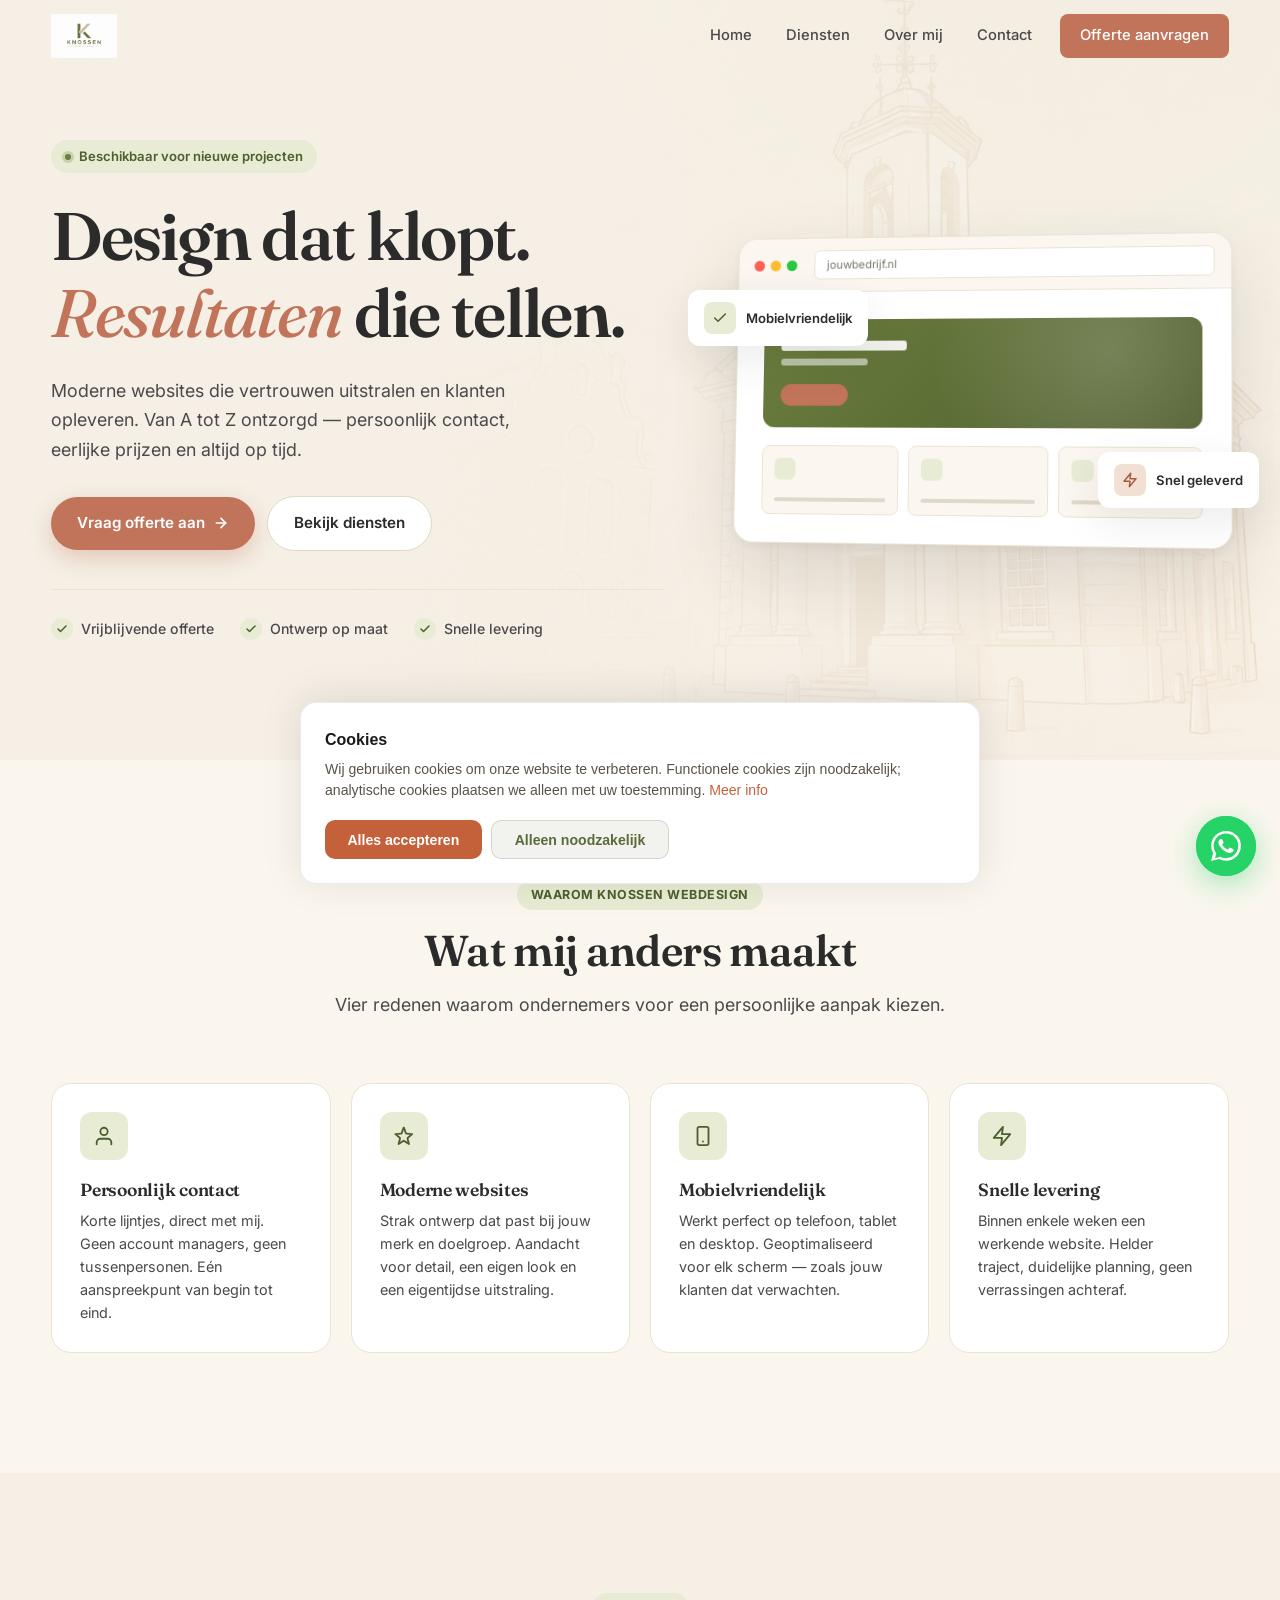
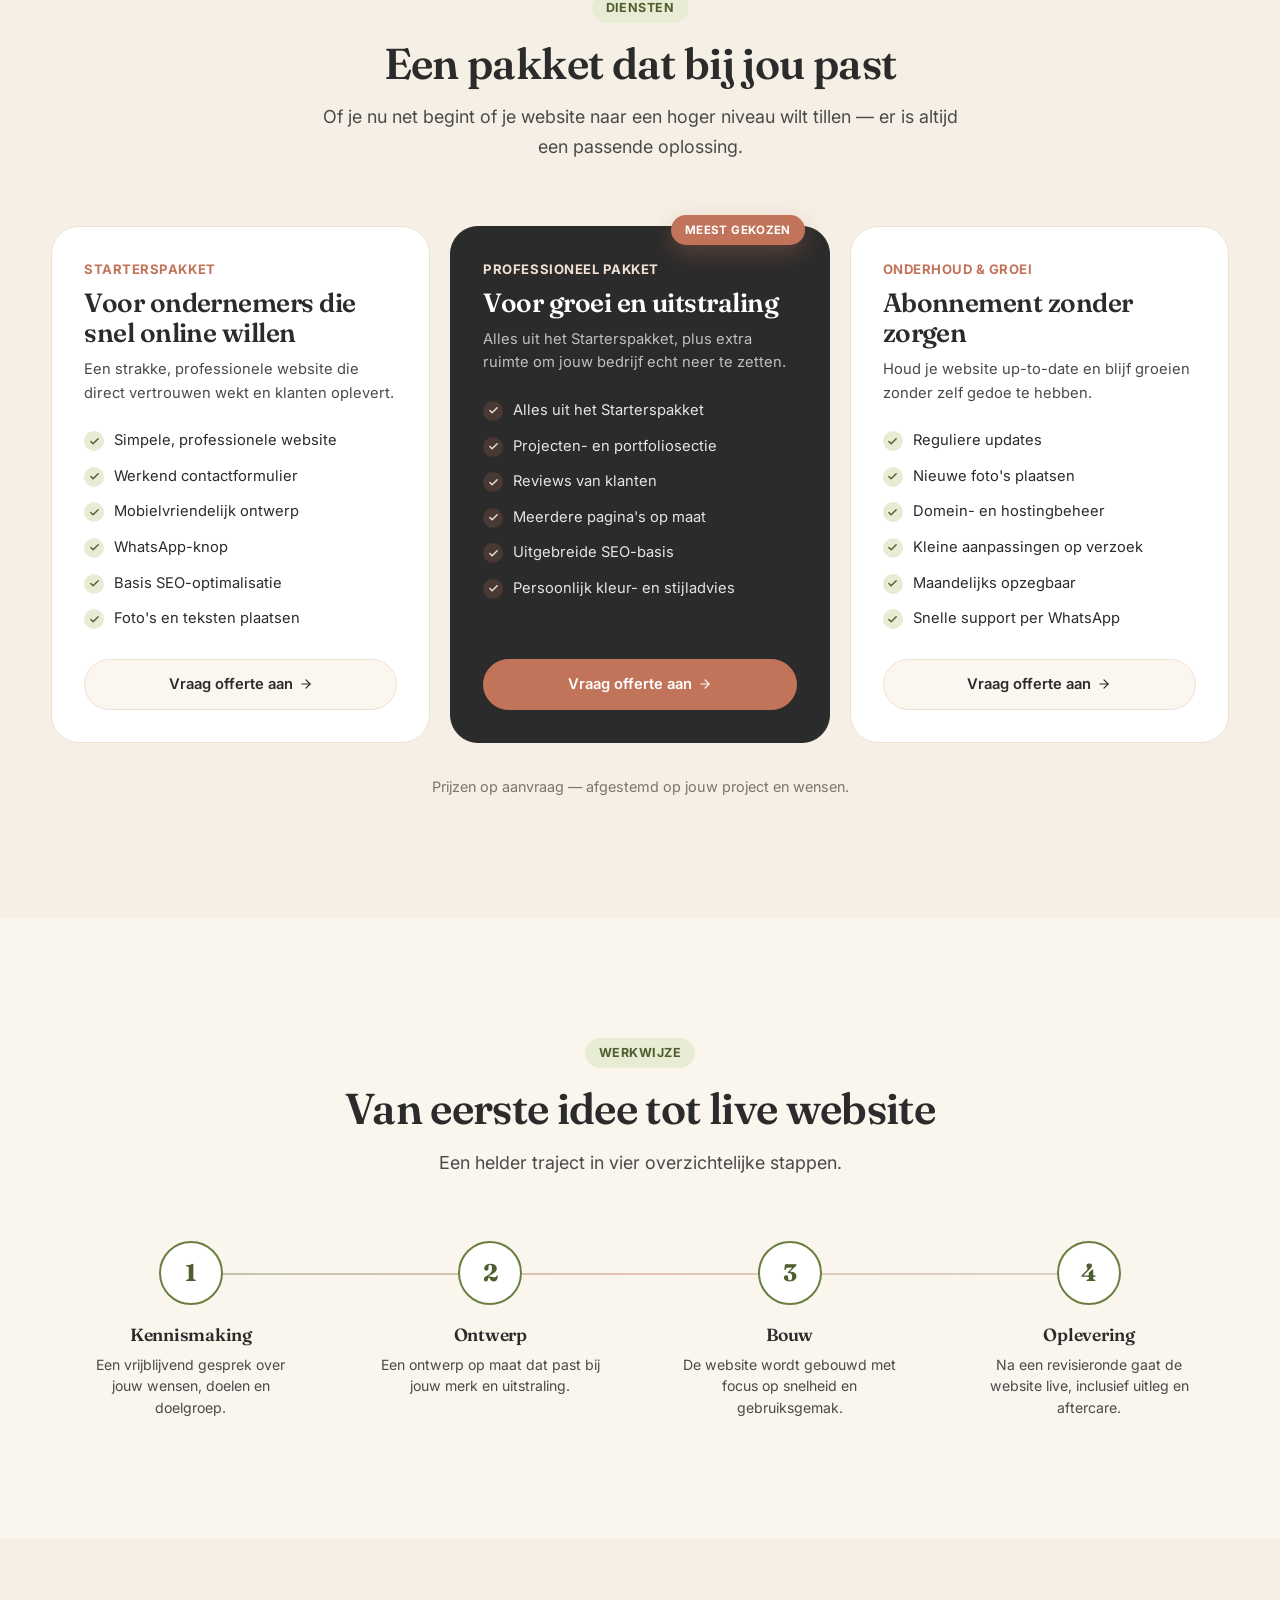
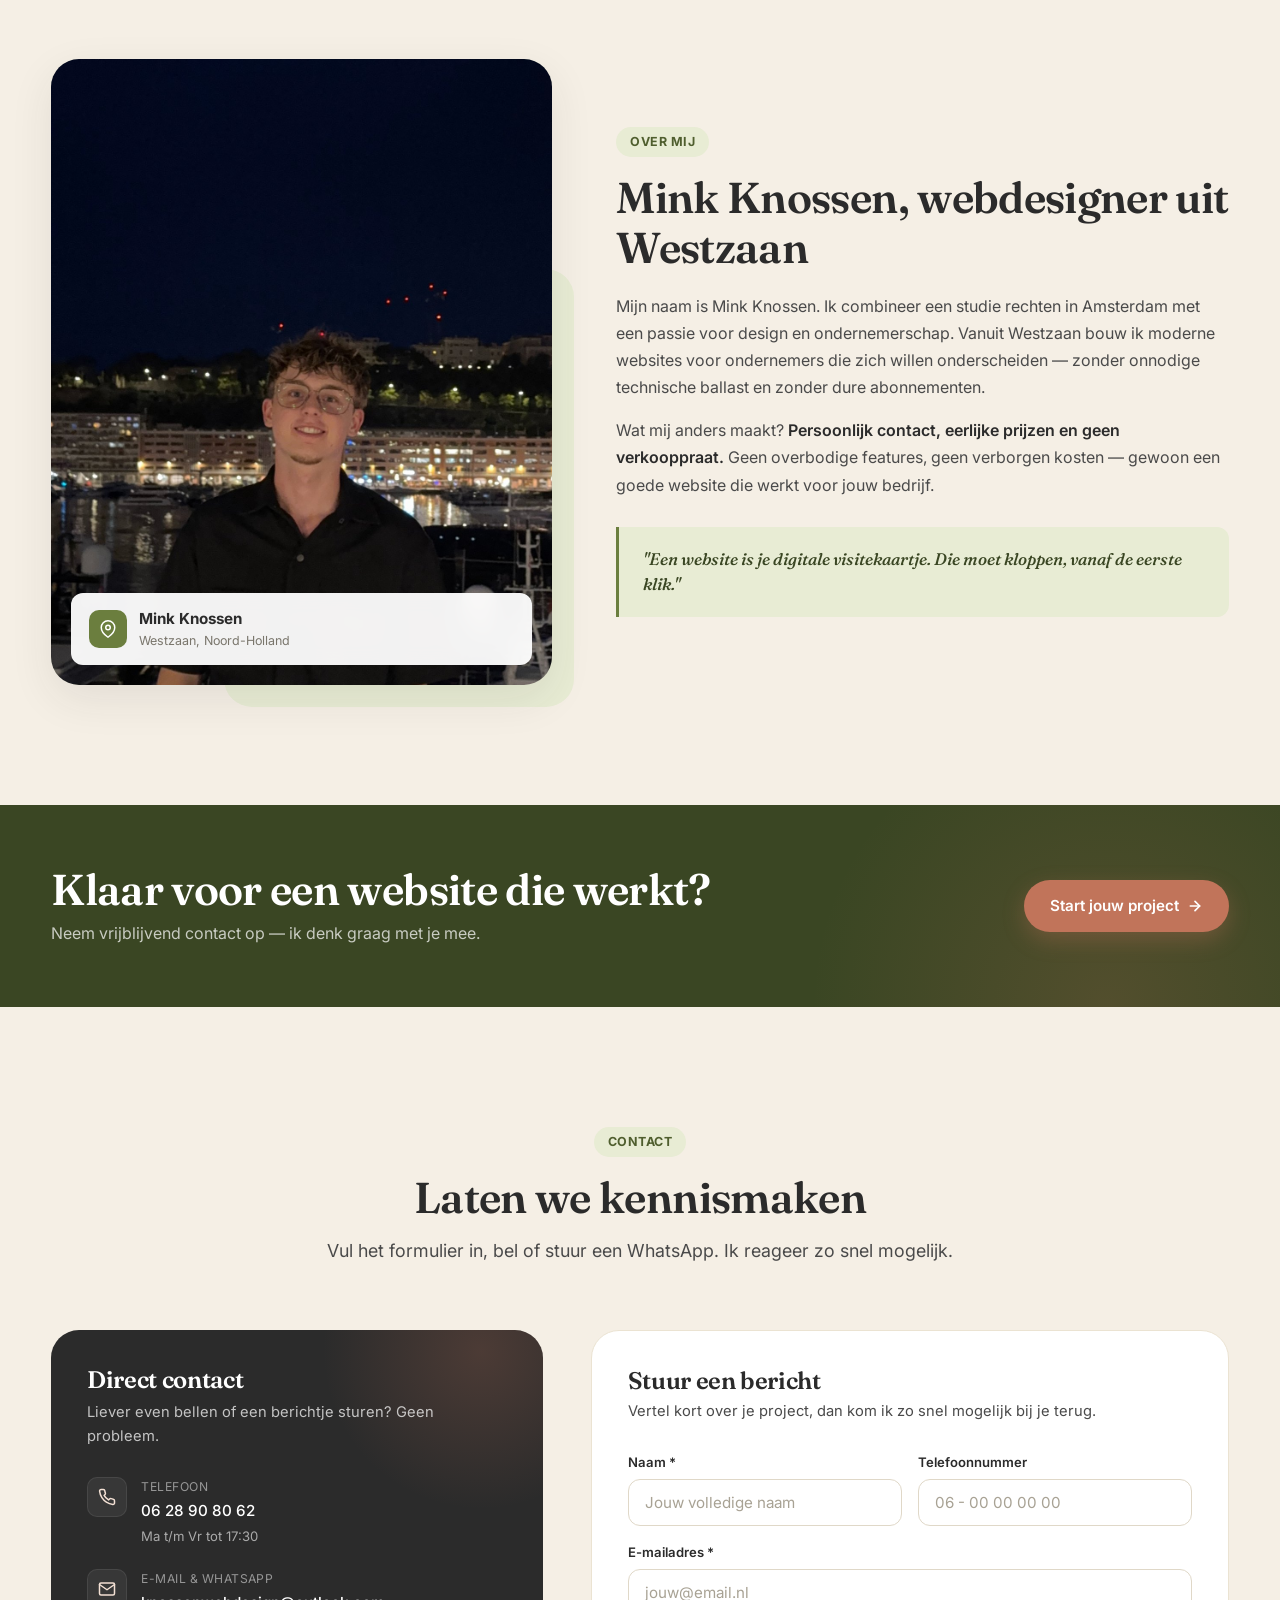
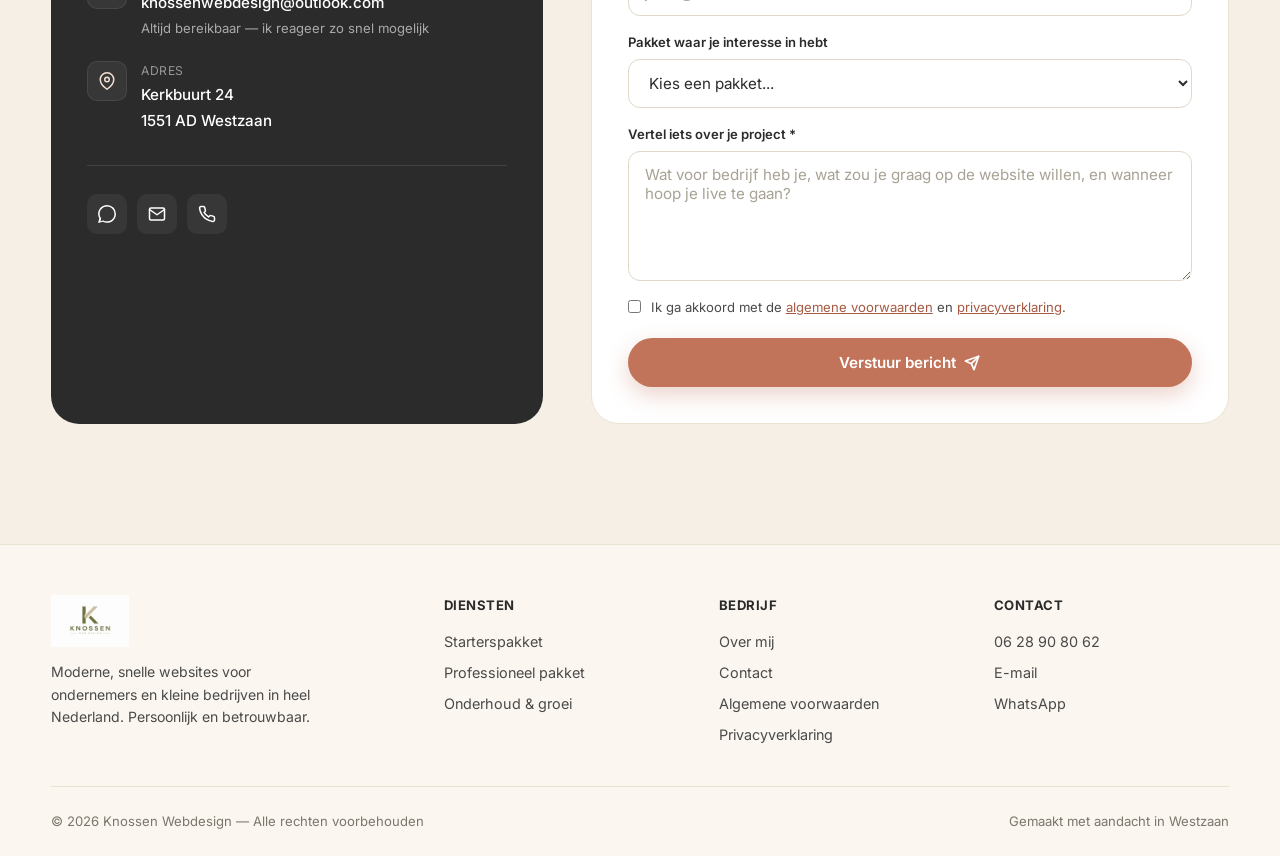
==== commit 69f2a9d1: "Update index.html" ====
--- a/index.html
+++ b/index.html
@@ -1095,7 +1095,6 @@
         const formData = new FormData(form);
         const response = await fetch('https://api.web3forms.com/submit', {
           method: 'POST',
-          <script src="cookie-banner.js"></script>
           body: formData
         });
         const result = await response.json();
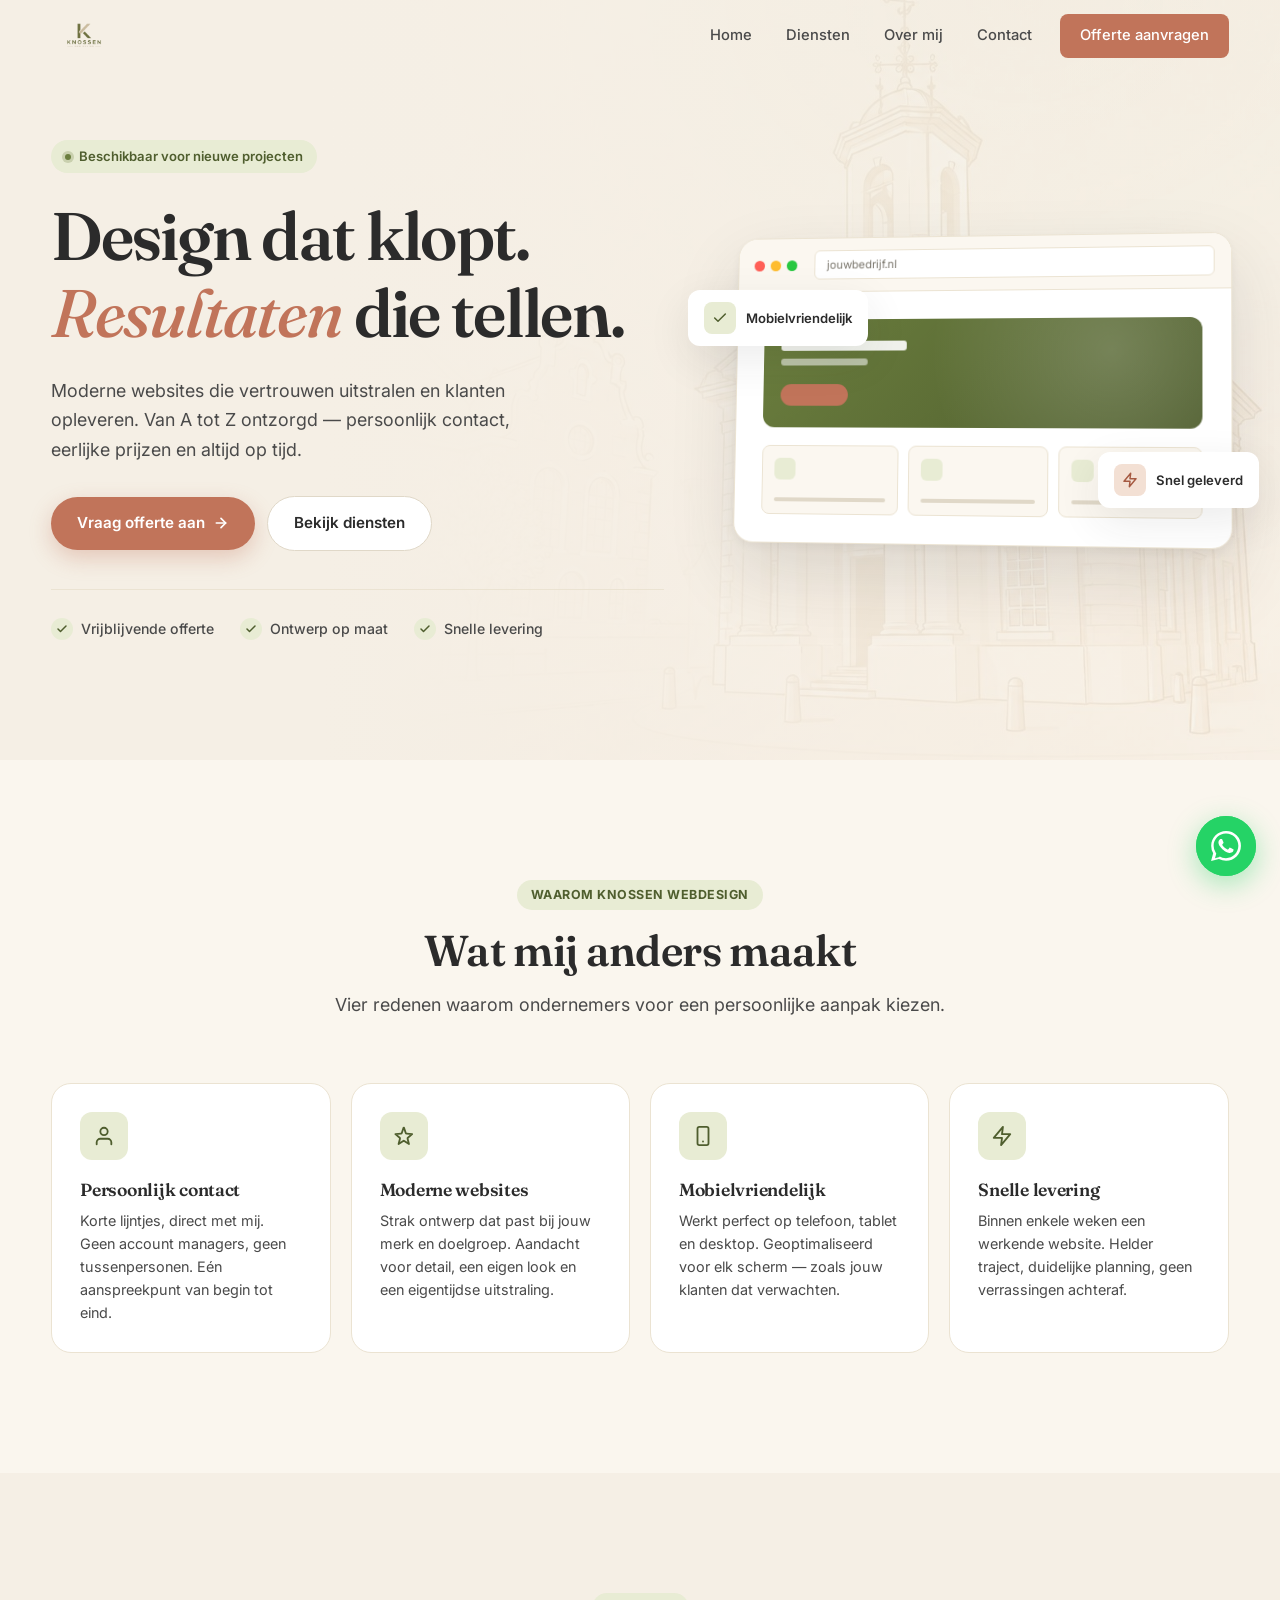
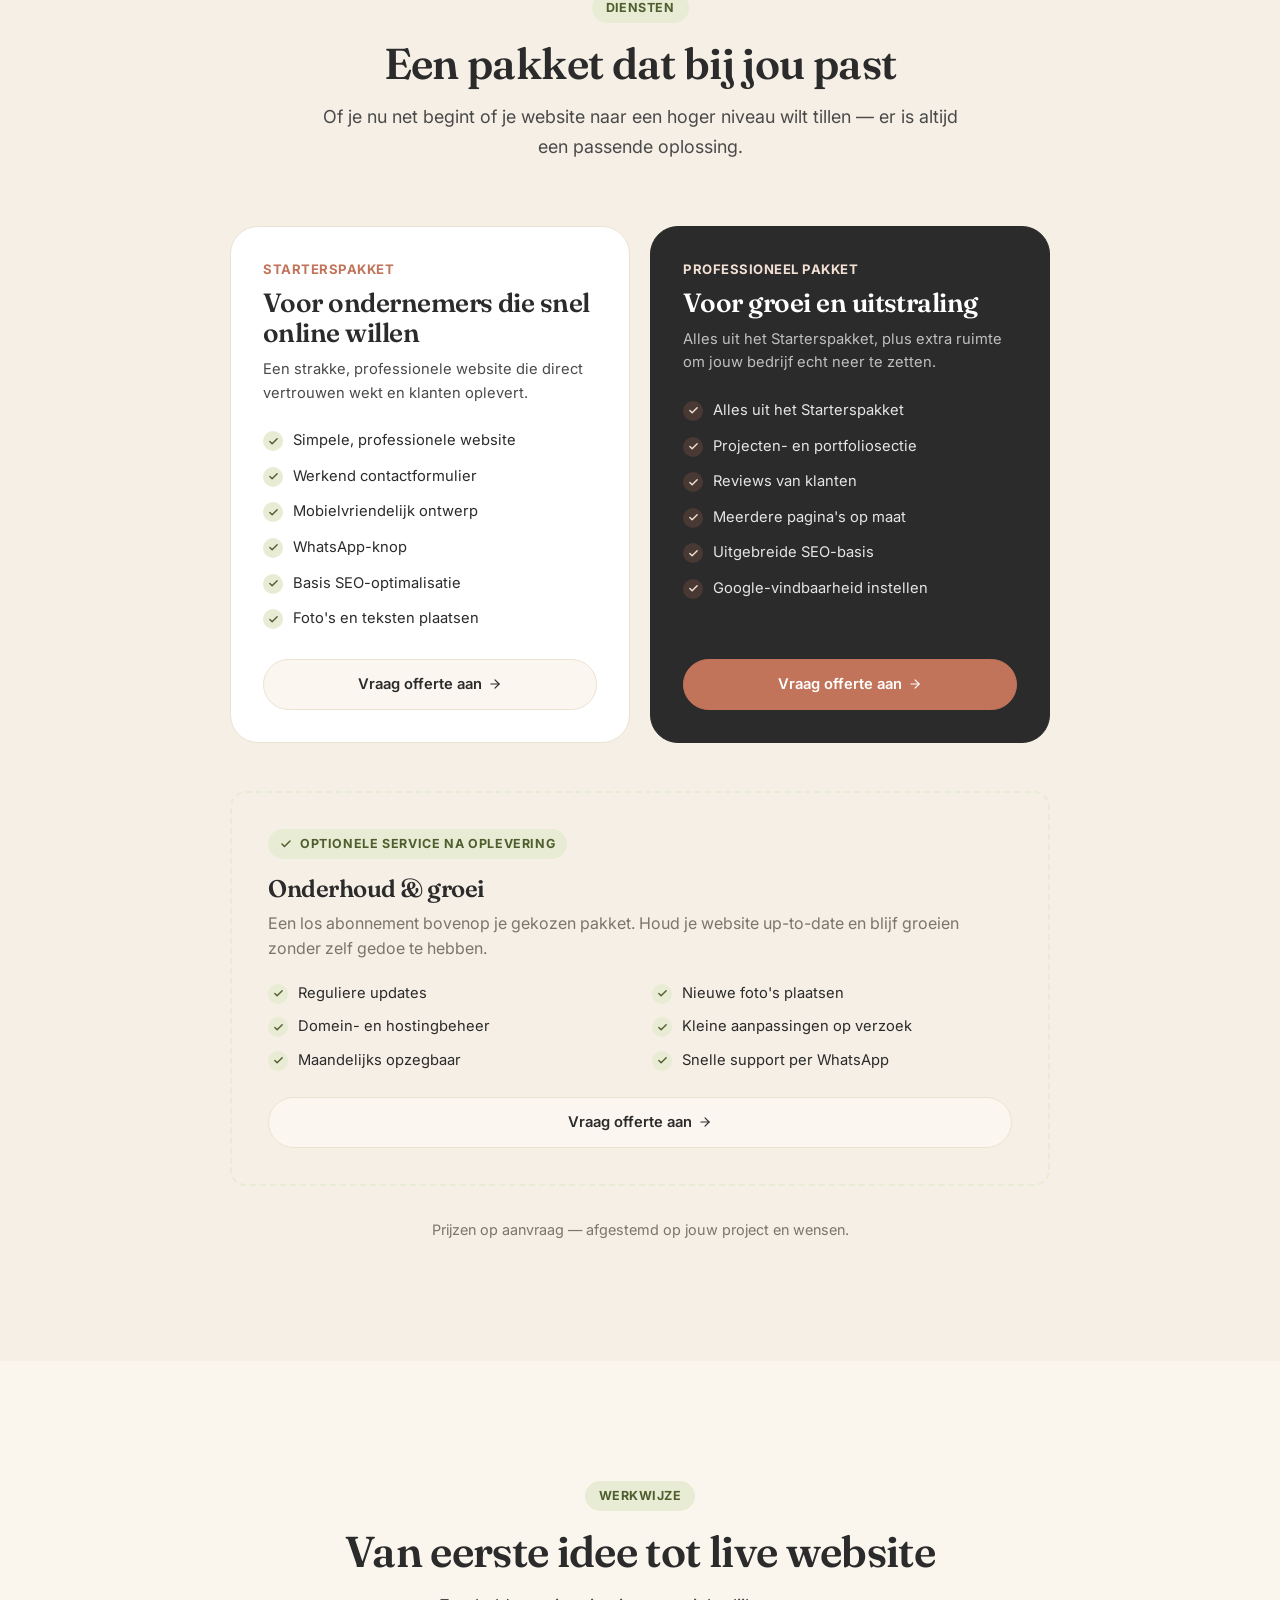
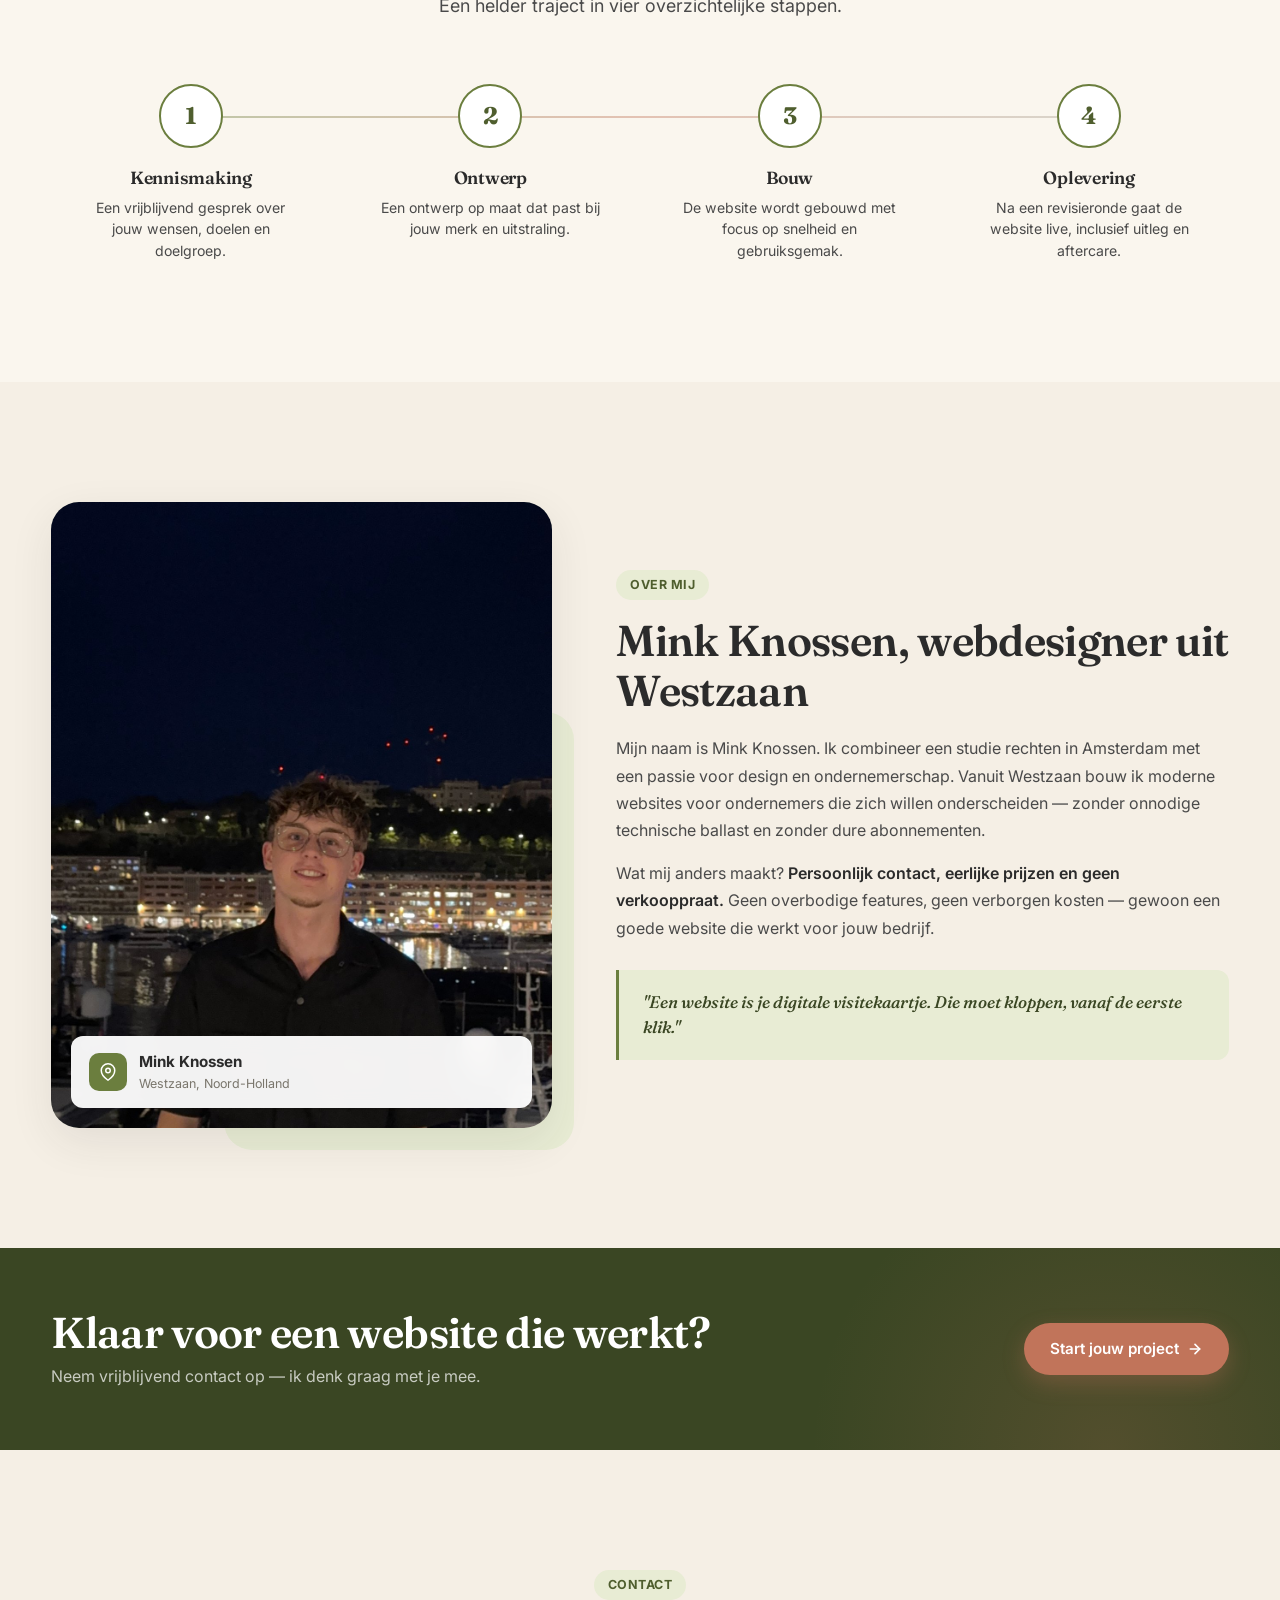
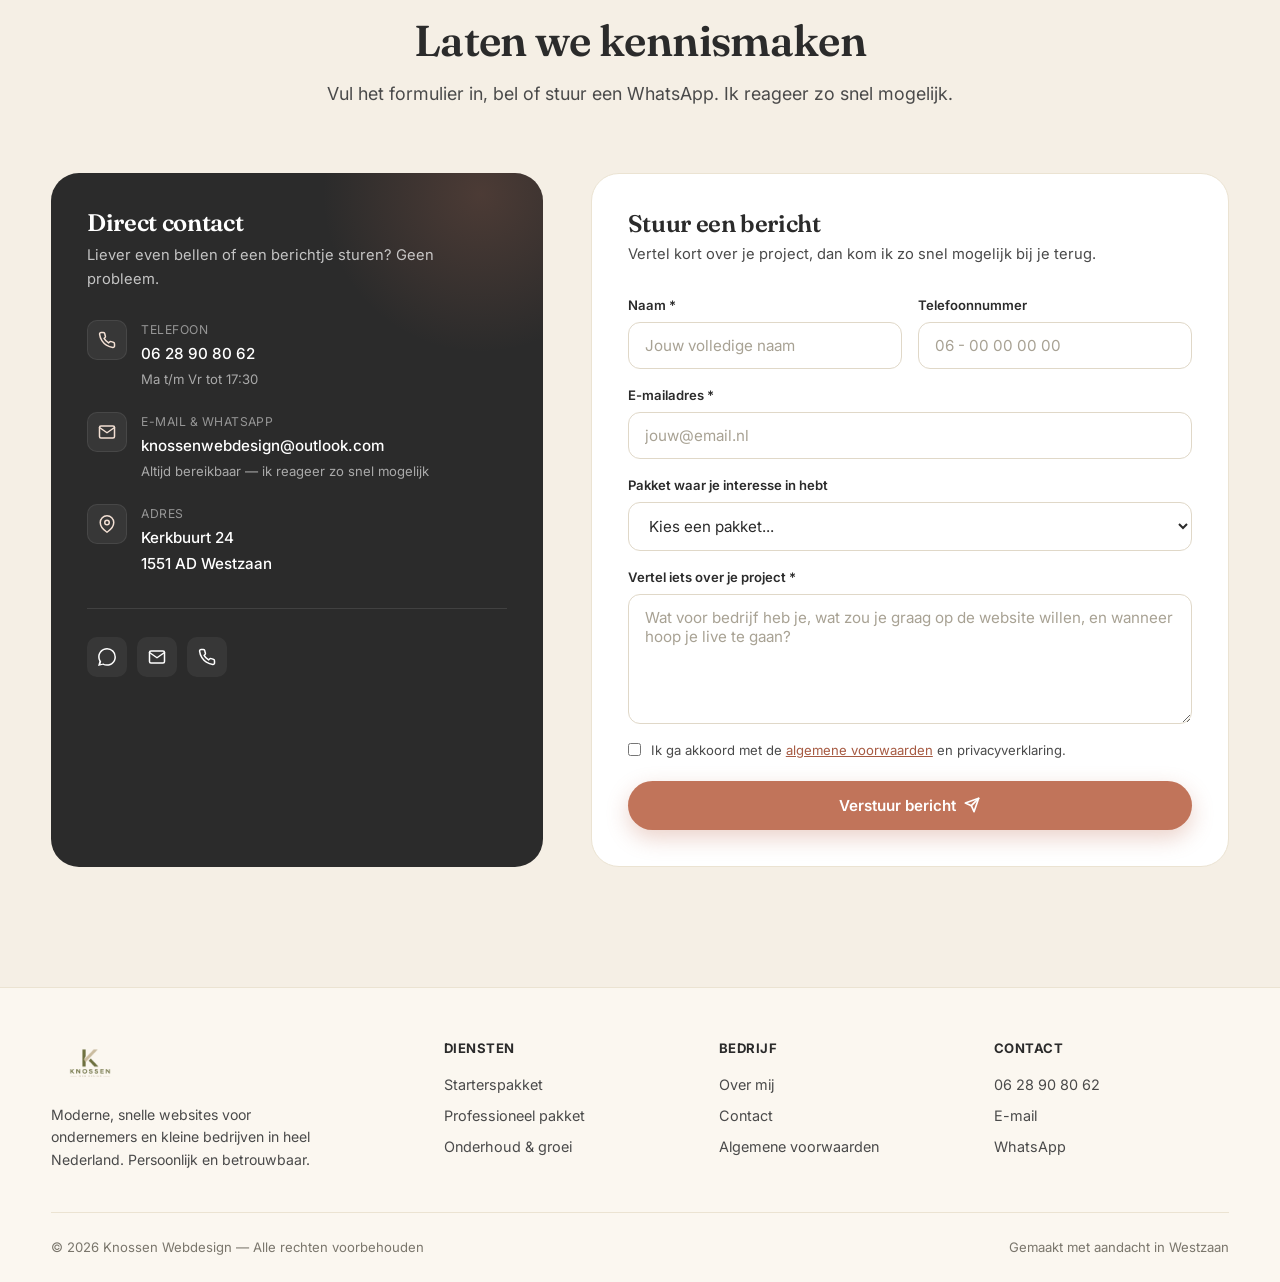
==== commit 5113d547: "Add files via upload" ====
--- a/index.html
+++ b/index.html
@@ -297,7 +297,7 @@
     .why-card p { font-size: .9rem; color: var(--anthracite-soft); line-height: 1.6; }
 
     /* DIENSTEN */
-    .services-grid { display: grid; grid-template-columns: repeat(3, 1fr); gap: 20px; }
+    .services-grid { display: grid; grid-template-columns: repeat(2, 1fr); gap: 20px; max-width: 820px; margin: 0 auto; }
     .service-card {
       position: relative; background: var(--white);
       border: 1.5px solid var(--border-soft); border-radius: var(--radius-xl);
@@ -348,6 +348,27 @@
     .service-cta:hover svg { transform: translateX(3px); }
 
     .services-note { text-align: center; margin-top: 32px; font-size: .9rem; color: var(--gray-mid); }
+    .addon-service {
+      margin-top: 48px; padding: 36px;
+      background: var(--sand); border: 2px dashed var(--olive-soft); border-radius: 16px;
+      max-width: 820px; margin-left: auto; margin-right: auto;
+    }
+    .addon-service-label {
+      display: inline-flex; align-items: center; gap: 8px;
+      padding: 5px 12px; background: var(--olive-soft); color: var(--olive-dark);
+      border-radius: 100px; font-size: .78rem; font-weight: 700;
+      text-transform: uppercase; letter-spacing: .05em; margin-bottom: 16px;
+    }
+    .addon-service h3 { font-size: 1.5rem; margin-bottom: 8px; letter-spacing: -.02em; }
+    .addon-service-desc { color: var(--gray-mid); margin-bottom: 20px; }
+    .addon-service-features {
+      display: grid; grid-template-columns: repeat(2, 1fr); gap: 10px 24px; margin-bottom: 24px;
+    }
+    .addon-service .service-feature { font-size: .92rem; }
+    @media (max-width: 700px) {
+      .addon-service { padding: 24px; }
+      .addon-service-features { grid-template-columns: 1fr; }
+    }
 
     /* PROCES */
     .proces { background: var(--sand-light); }
@@ -615,7 +636,6 @@
       .whatsapp-fab svg { width: 26px; height: 26px; }
     }
   </style>
-<link rel="stylesheet" href="cookie-banner.css">
 </head>
 <body>
 
@@ -778,7 +798,6 @@
         </div>
 
         <div class="service-card featured reveal">
-          <span class="service-badge">Meest gekozen</span>
           <span class="service-name">Professioneel pakket</span>
           <h3>Voor groei en uitstraling</h3>
           <p class="service-desc">Alles uit het Starterspakket, plus extra ruimte om jouw bedrijf echt neer te zetten.</p>
@@ -788,7 +807,7 @@
             <div class="service-feature"><span class="service-feature-icon"><svg viewBox="0 0 24 24" fill="none" stroke="currentColor" stroke-linecap="round" stroke-linejoin="round"><polyline points="20 6 9 17 4 12"/></svg></span>Reviews van klanten</div>
             <div class="service-feature"><span class="service-feature-icon"><svg viewBox="0 0 24 24" fill="none" stroke="currentColor" stroke-linecap="round" stroke-linejoin="round"><polyline points="20 6 9 17 4 12"/></svg></span>Meerdere pagina's op maat</div>
             <div class="service-feature"><span class="service-feature-icon"><svg viewBox="0 0 24 24" fill="none" stroke="currentColor" stroke-linecap="round" stroke-linejoin="round"><polyline points="20 6 9 17 4 12"/></svg></span>Uitgebreide SEO-basis</div>
-            <div class="service-feature"><span class="service-feature-icon"><svg viewBox="0 0 24 24" fill="none" stroke="currentColor" stroke-linecap="round" stroke-linejoin="round"><polyline points="20 6 9 17 4 12"/></svg></span>Persoonlijk kleur- en stijladvies</div>
+            <div class="service-feature"><span class="service-feature-icon"><svg viewBox="0 0 24 24" fill="none" stroke="currentColor" stroke-linecap="round" stroke-linejoin="round"><polyline points="20 6 9 17 4 12"/></svg></span>Google-vindbaarheid instellen</div>
           </div>
           <a href="#contact" class="service-cta">
             Vraag offerte aan
@@ -796,25 +815,29 @@
           </a>
         </div>
 
-        <div class="service-card reveal">
-          <span class="service-name">Onderhoud &amp; groei</span>
-          <h3>Abonnement zonder zorgen</h3>
-          <p class="service-desc">Houd je website up-to-date en blijf groeien zonder zelf gedoe te hebben.</p>
-          <div class="service-features">
-            <div class="service-feature"><span class="service-feature-icon"><svg viewBox="0 0 24 24" fill="none" stroke="currentColor" stroke-linecap="round" stroke-linejoin="round"><polyline points="20 6 9 17 4 12"/></svg></span>Reguliere updates</div>
-            <div class="service-feature"><span class="service-feature-icon"><svg viewBox="0 0 24 24" fill="none" stroke="currentColor" stroke-linecap="round" stroke-linejoin="round"><polyline points="20 6 9 17 4 12"/></svg></span>Nieuwe foto's plaatsen</div>
-            <div class="service-feature"><span class="service-feature-icon"><svg viewBox="0 0 24 24" fill="none" stroke="currentColor" stroke-linecap="round" stroke-linejoin="round"><polyline points="20 6 9 17 4 12"/></svg></span>Domein- en hostingbeheer</div>
-            <div class="service-feature"><span class="service-feature-icon"><svg viewBox="0 0 24 24" fill="none" stroke="currentColor" stroke-linecap="round" stroke-linejoin="round"><polyline points="20 6 9 17 4 12"/></svg></span>Kleine aanpassingen op verzoek</div>
-            <div class="service-feature"><span class="service-feature-icon"><svg viewBox="0 0 24 24" fill="none" stroke="currentColor" stroke-linecap="round" stroke-linejoin="round"><polyline points="20 6 9 17 4 12"/></svg></span>Maandelijks opzegbaar</div>
-            <div class="service-feature"><span class="service-feature-icon"><svg viewBox="0 0 24 24" fill="none" stroke="currentColor" stroke-linecap="round" stroke-linejoin="round"><polyline points="20 6 9 17 4 12"/></svg></span>Snelle support per WhatsApp</div>
-          </div>
-          <a href="#contact" class="service-cta">
-            Vraag offerte aan
-            <svg viewBox="0 0 24 24" fill="none" stroke="currentColor" stroke-width="2" stroke-linecap="round" stroke-linejoin="round"><line x1="5" y1="12" x2="19" y2="12"/><polyline points="12 5 19 12 12 19"/></svg>
-          </a>
-        </div>
-
-      </div>
+      </div>
+
+      <div class="addon-service reveal">
+        <span class="addon-service-label">
+          <svg viewBox="0 0 24 24" width="12" height="12" fill="none" stroke="currentColor" stroke-width="3" stroke-linecap="round" stroke-linejoin="round"><polyline points="20 6 9 17 4 12"/></svg>
+          Optionele service na oplevering
+        </span>
+        <h3>Onderhoud &amp; groei</h3>
+        <p class="addon-service-desc">Een los abonnement bovenop je gekozen pakket. Houd je website up-to-date en blijf groeien zonder zelf gedoe te hebben.</p>
+        <div class="addon-service-features">
+          <div class="service-feature"><span class="service-feature-icon"><svg viewBox="0 0 24 24" fill="none" stroke="currentColor" stroke-linecap="round" stroke-linejoin="round"><polyline points="20 6 9 17 4 12"/></svg></span>Reguliere updates</div>
+          <div class="service-feature"><span class="service-feature-icon"><svg viewBox="0 0 24 24" fill="none" stroke="currentColor" stroke-linecap="round" stroke-linejoin="round"><polyline points="20 6 9 17 4 12"/></svg></span>Nieuwe foto's plaatsen</div>
+          <div class="service-feature"><span class="service-feature-icon"><svg viewBox="0 0 24 24" fill="none" stroke="currentColor" stroke-linecap="round" stroke-linejoin="round"><polyline points="20 6 9 17 4 12"/></svg></span>Domein- en hostingbeheer</div>
+          <div class="service-feature"><span class="service-feature-icon"><svg viewBox="0 0 24 24" fill="none" stroke="currentColor" stroke-linecap="round" stroke-linejoin="round"><polyline points="20 6 9 17 4 12"/></svg></span>Kleine aanpassingen op verzoek</div>
+          <div class="service-feature"><span class="service-feature-icon"><svg viewBox="0 0 24 24" fill="none" stroke="currentColor" stroke-linecap="round" stroke-linejoin="round"><polyline points="20 6 9 17 4 12"/></svg></span>Maandelijks opzegbaar</div>
+          <div class="service-feature"><span class="service-feature-icon"><svg viewBox="0 0 24 24" fill="none" stroke="currentColor" stroke-linecap="round" stroke-linejoin="round"><polyline points="20 6 9 17 4 12"/></svg></span>Snelle support per WhatsApp</div>
+        </div>
+        <a href="#contact" class="service-cta">
+          Vraag offerte aan
+          <svg viewBox="0 0 24 24" fill="none" stroke="currentColor" stroke-width="2" stroke-linecap="round" stroke-linejoin="round"><line x1="5" y1="12" x2="19" y2="12"/><polyline points="12 5 19 12 12 19"/></svg>
+        </a>
+      </div>
+
       <p class="services-note reveal">Prijzen op aanvraag — afgestemd op jouw project en wensen.</p>
     </div>
   </section>
@@ -991,7 +1014,7 @@
             </div>
             <label class="form-consent">
               <input type="checkbox" required>
-              <span>Ik ga akkoord met de <a href="algemene-voorwaarden.html" target="_blank">algemene voorwaarden</a> en <a href="privacyverklaring.html" target="_blank">privacyverklaring</a>.</span>
+              <span>Ik ga akkoord met de <a href="algemene-voorwaarden.pdf" target="_blank">algemene voorwaarden</a> en privacyverklaring.</span>
             </label>
             <button type="submit" class="btn btn-primary btn-submit">
               Verstuur bericht
@@ -1028,8 +1051,7 @@
           <div class="footer-links">
             <a href="#over-mij">Over mij</a>
             <a href="#contact">Contact</a>
-            <a href="algemene-voorwaarden.html" target="_blank">Algemene voorwaarden</a>
-            <a href="privacyverklaring.html">Privacyverklaring</a>
+            <a href="algemene-voorwaarden.pdf" target="_blank">Algemene voorwaarden</a>
           </div>
         </div>
         <div>
@@ -1120,6 +1142,6 @@
       }
     });
   </script>
-<script src="cookie-banner.js"></script>
+
 </body>
 </html>
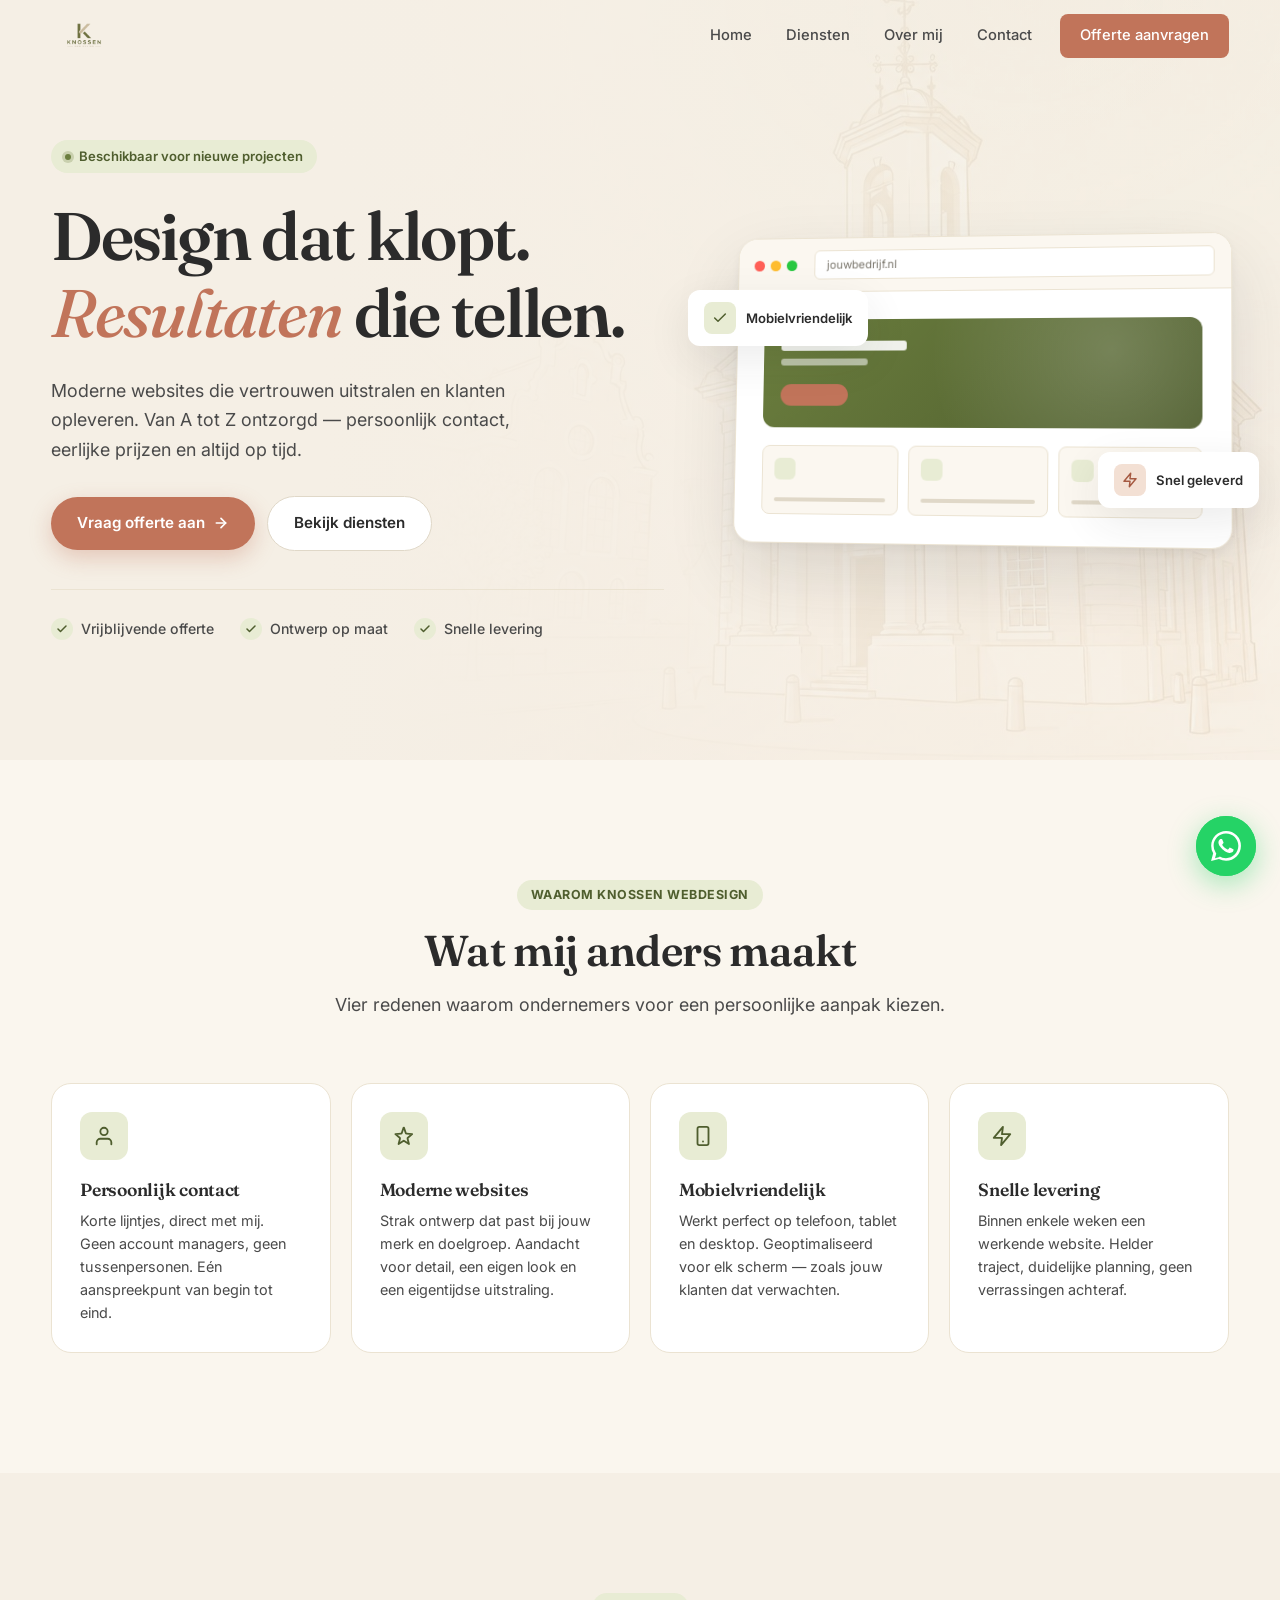
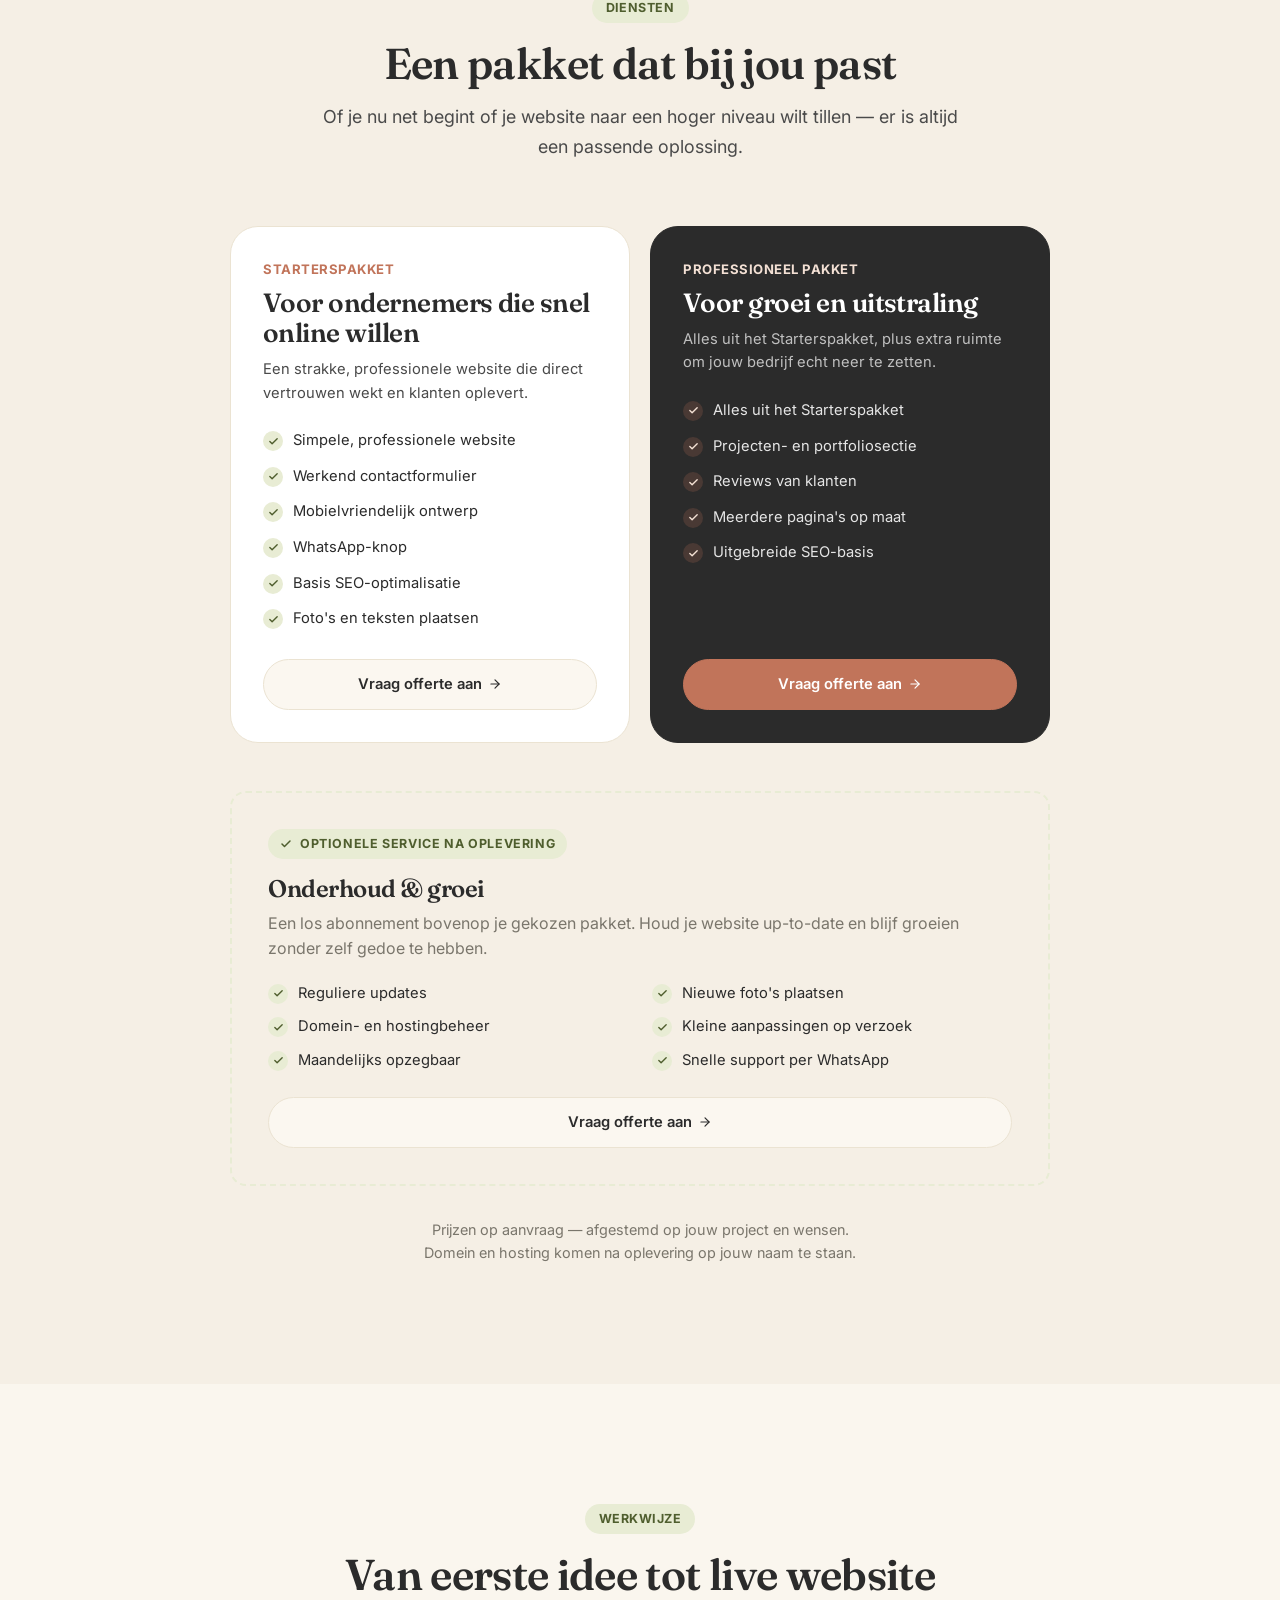
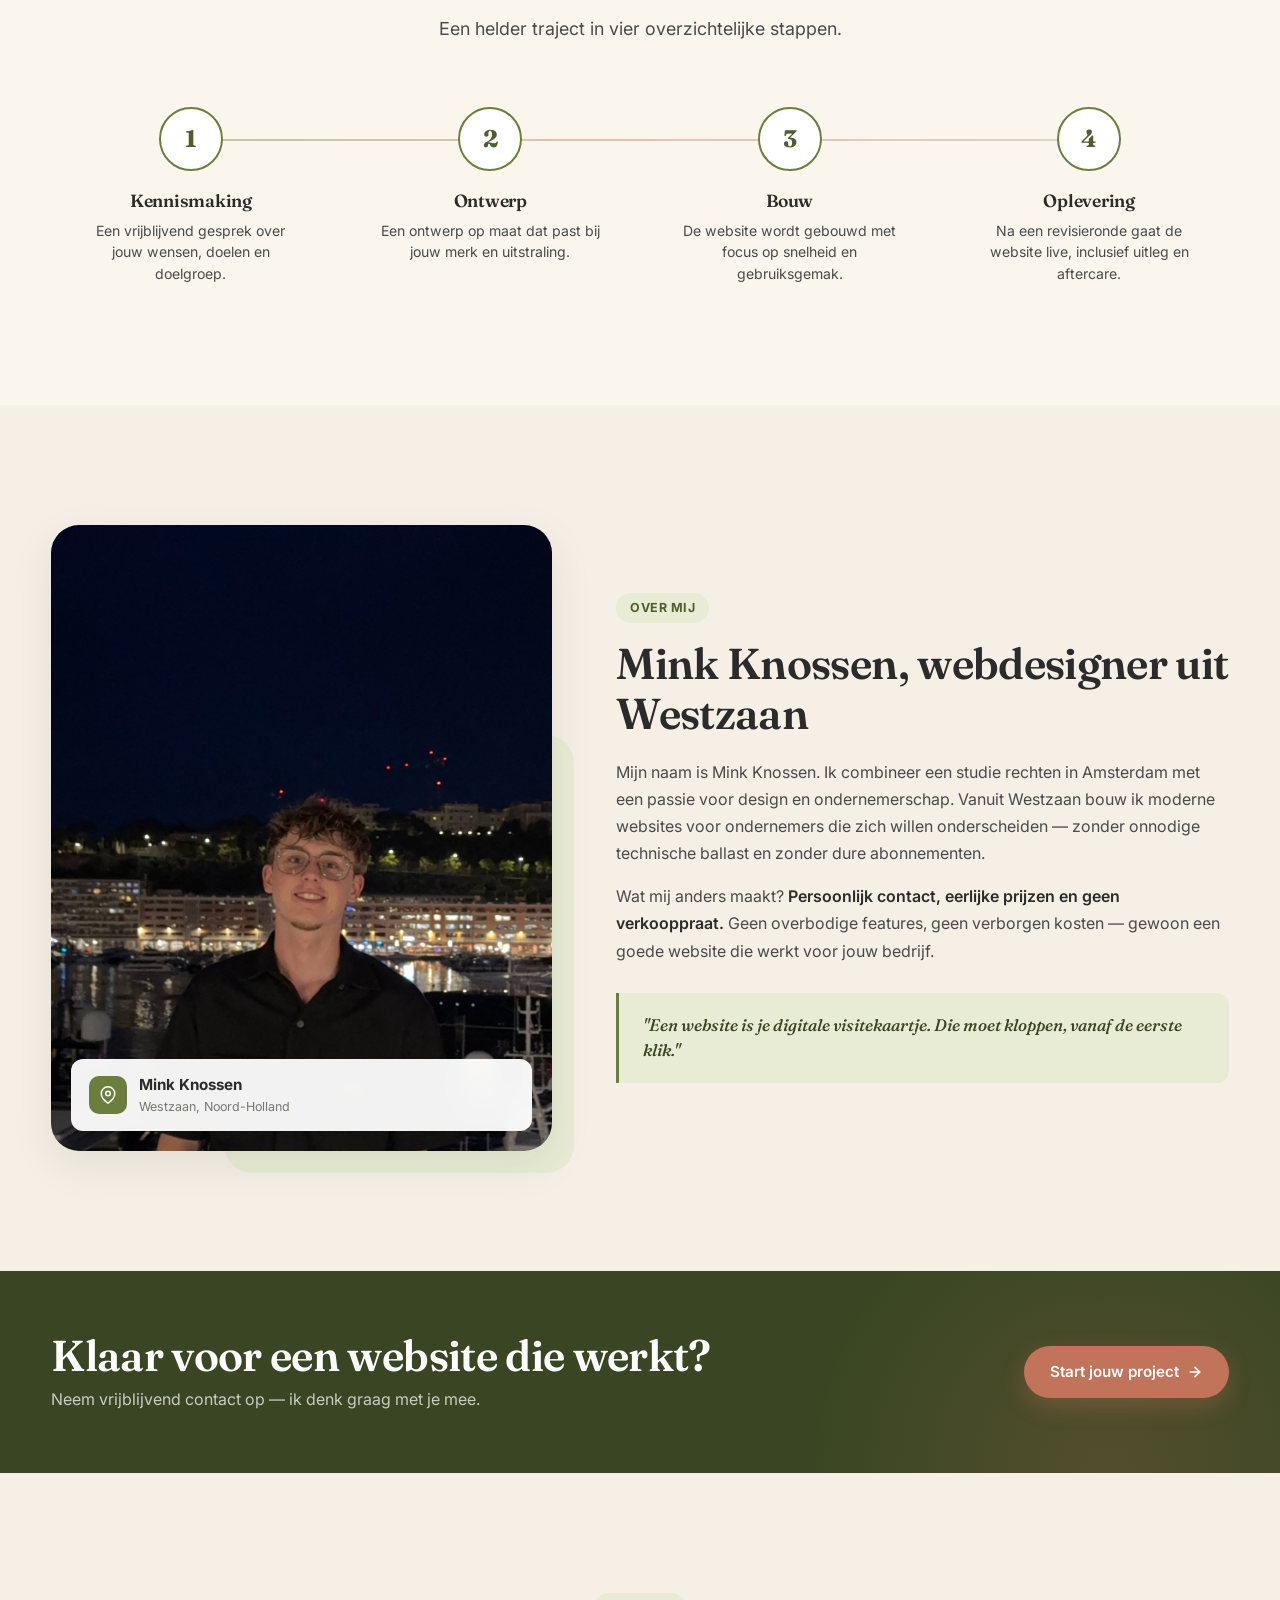
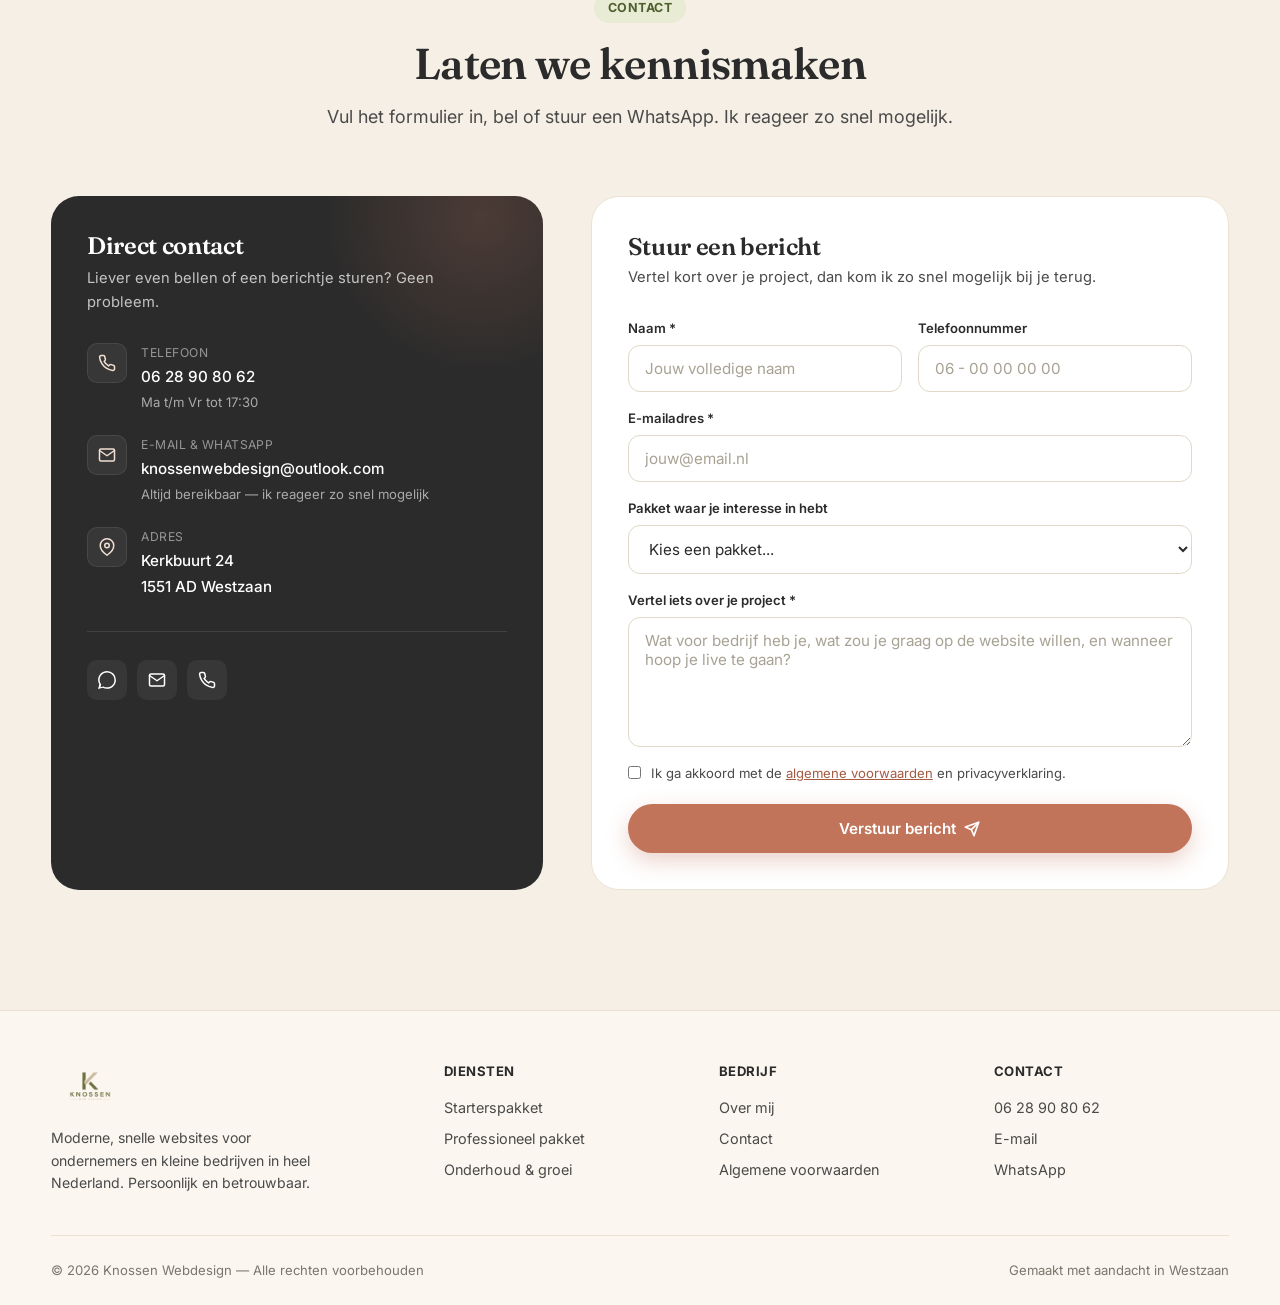
==== commit ca869072: "Add files via upload" ====
--- a/index.html
+++ b/index.html
@@ -807,7 +807,6 @@
             <div class="service-feature"><span class="service-feature-icon"><svg viewBox="0 0 24 24" fill="none" stroke="currentColor" stroke-linecap="round" stroke-linejoin="round"><polyline points="20 6 9 17 4 12"/></svg></span>Reviews van klanten</div>
             <div class="service-feature"><span class="service-feature-icon"><svg viewBox="0 0 24 24" fill="none" stroke="currentColor" stroke-linecap="round" stroke-linejoin="round"><polyline points="20 6 9 17 4 12"/></svg></span>Meerdere pagina's op maat</div>
             <div class="service-feature"><span class="service-feature-icon"><svg viewBox="0 0 24 24" fill="none" stroke="currentColor" stroke-linecap="round" stroke-linejoin="round"><polyline points="20 6 9 17 4 12"/></svg></span>Uitgebreide SEO-basis</div>
-            <div class="service-feature"><span class="service-feature-icon"><svg viewBox="0 0 24 24" fill="none" stroke="currentColor" stroke-linecap="round" stroke-linejoin="round"><polyline points="20 6 9 17 4 12"/></svg></span>Google-vindbaarheid instellen</div>
           </div>
           <a href="#contact" class="service-cta">
             Vraag offerte aan
@@ -838,7 +837,7 @@
         </a>
       </div>
 
-      <p class="services-note reveal">Prijzen op aanvraag — afgestemd op jouw project en wensen.</p>
+      <p class="services-note reveal">Prijzen op aanvraag — afgestemd op jouw project en wensen.<br>Domein en hosting komen na oplevering op jouw naam te staan.</p>
     </div>
   </section>
 
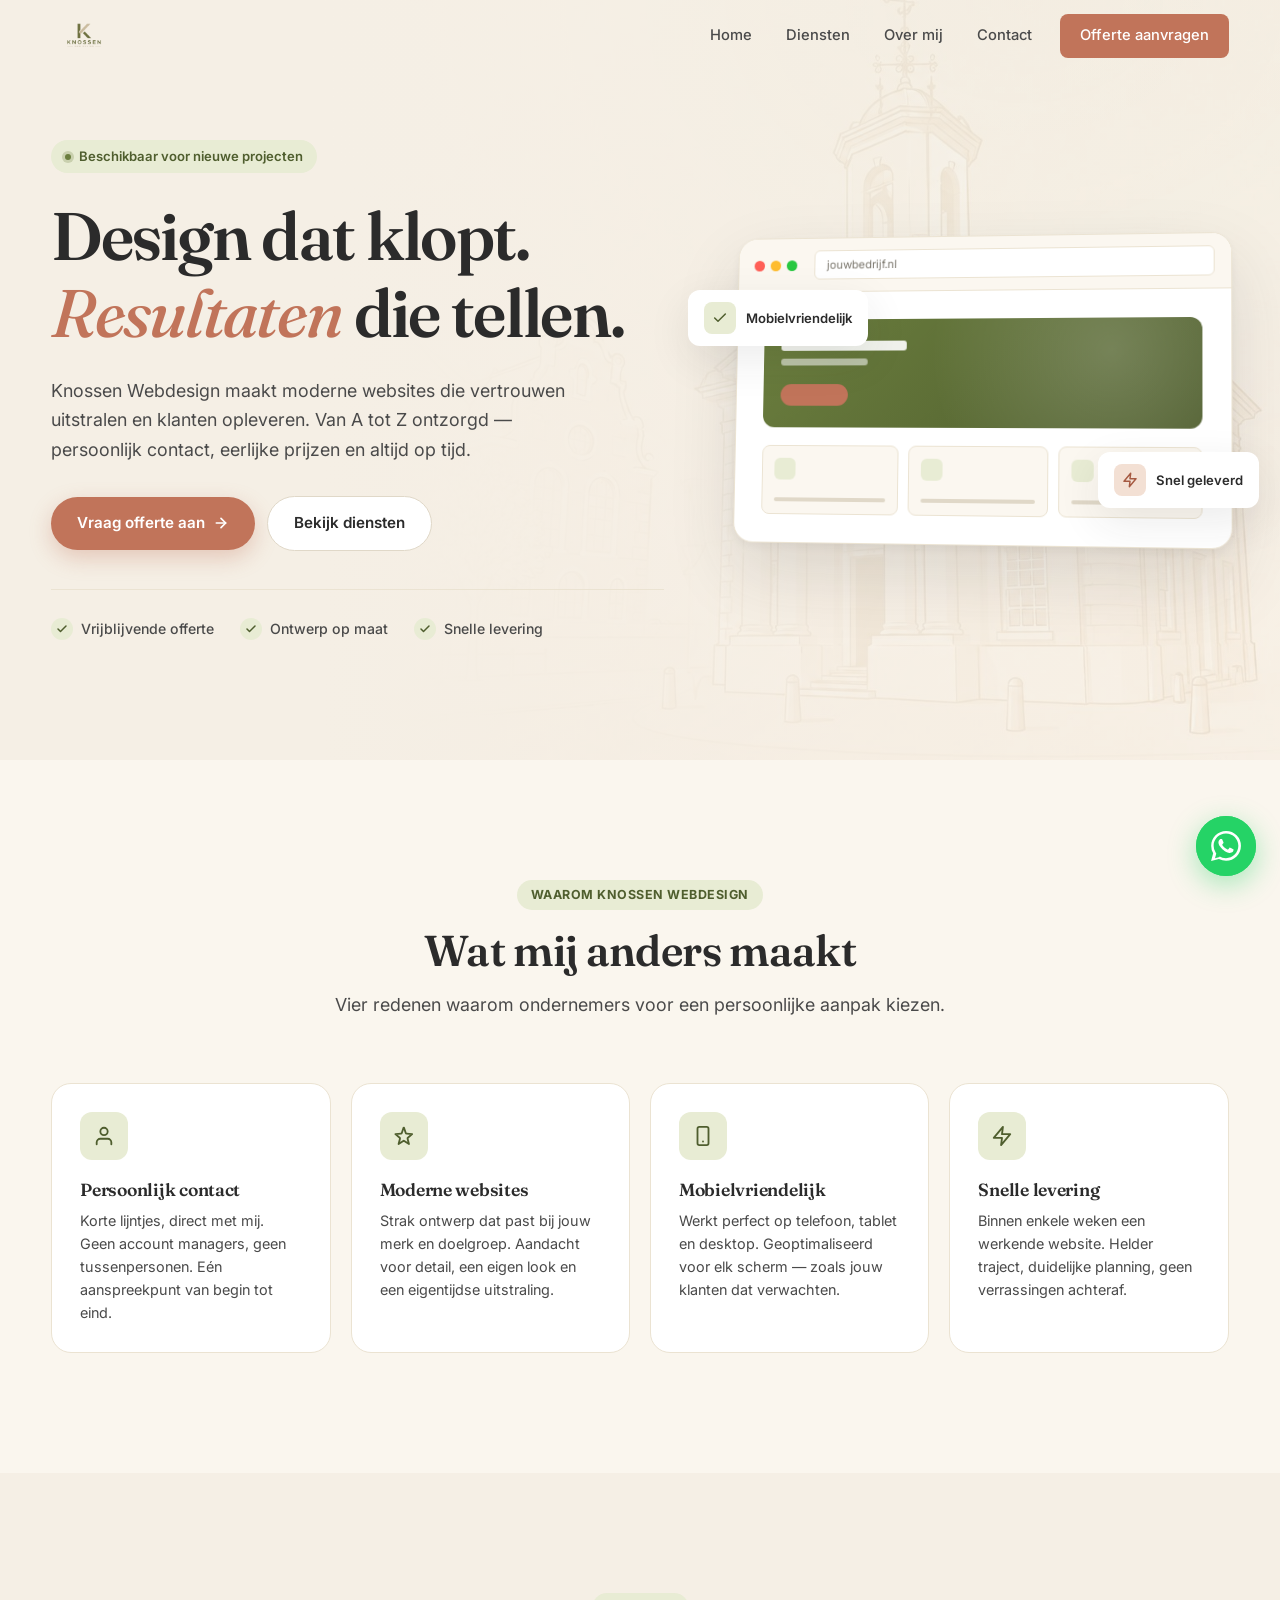
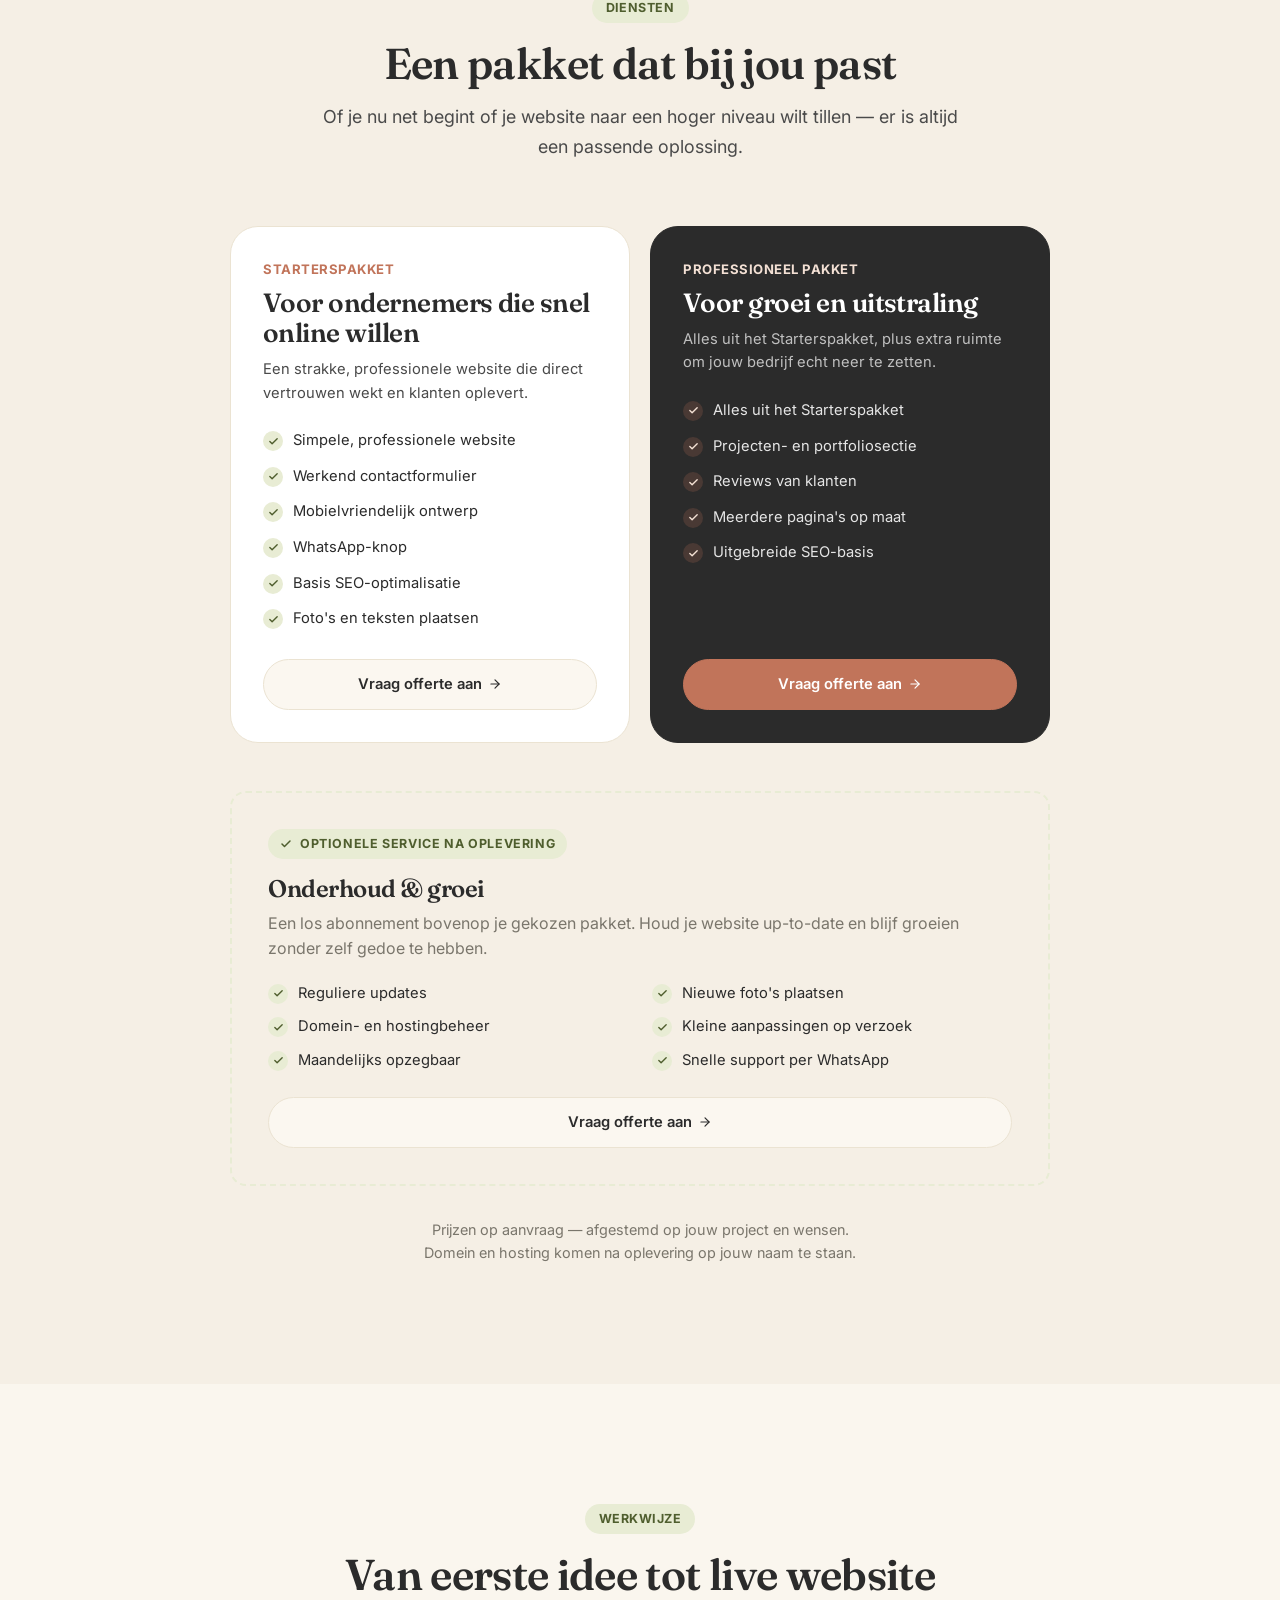
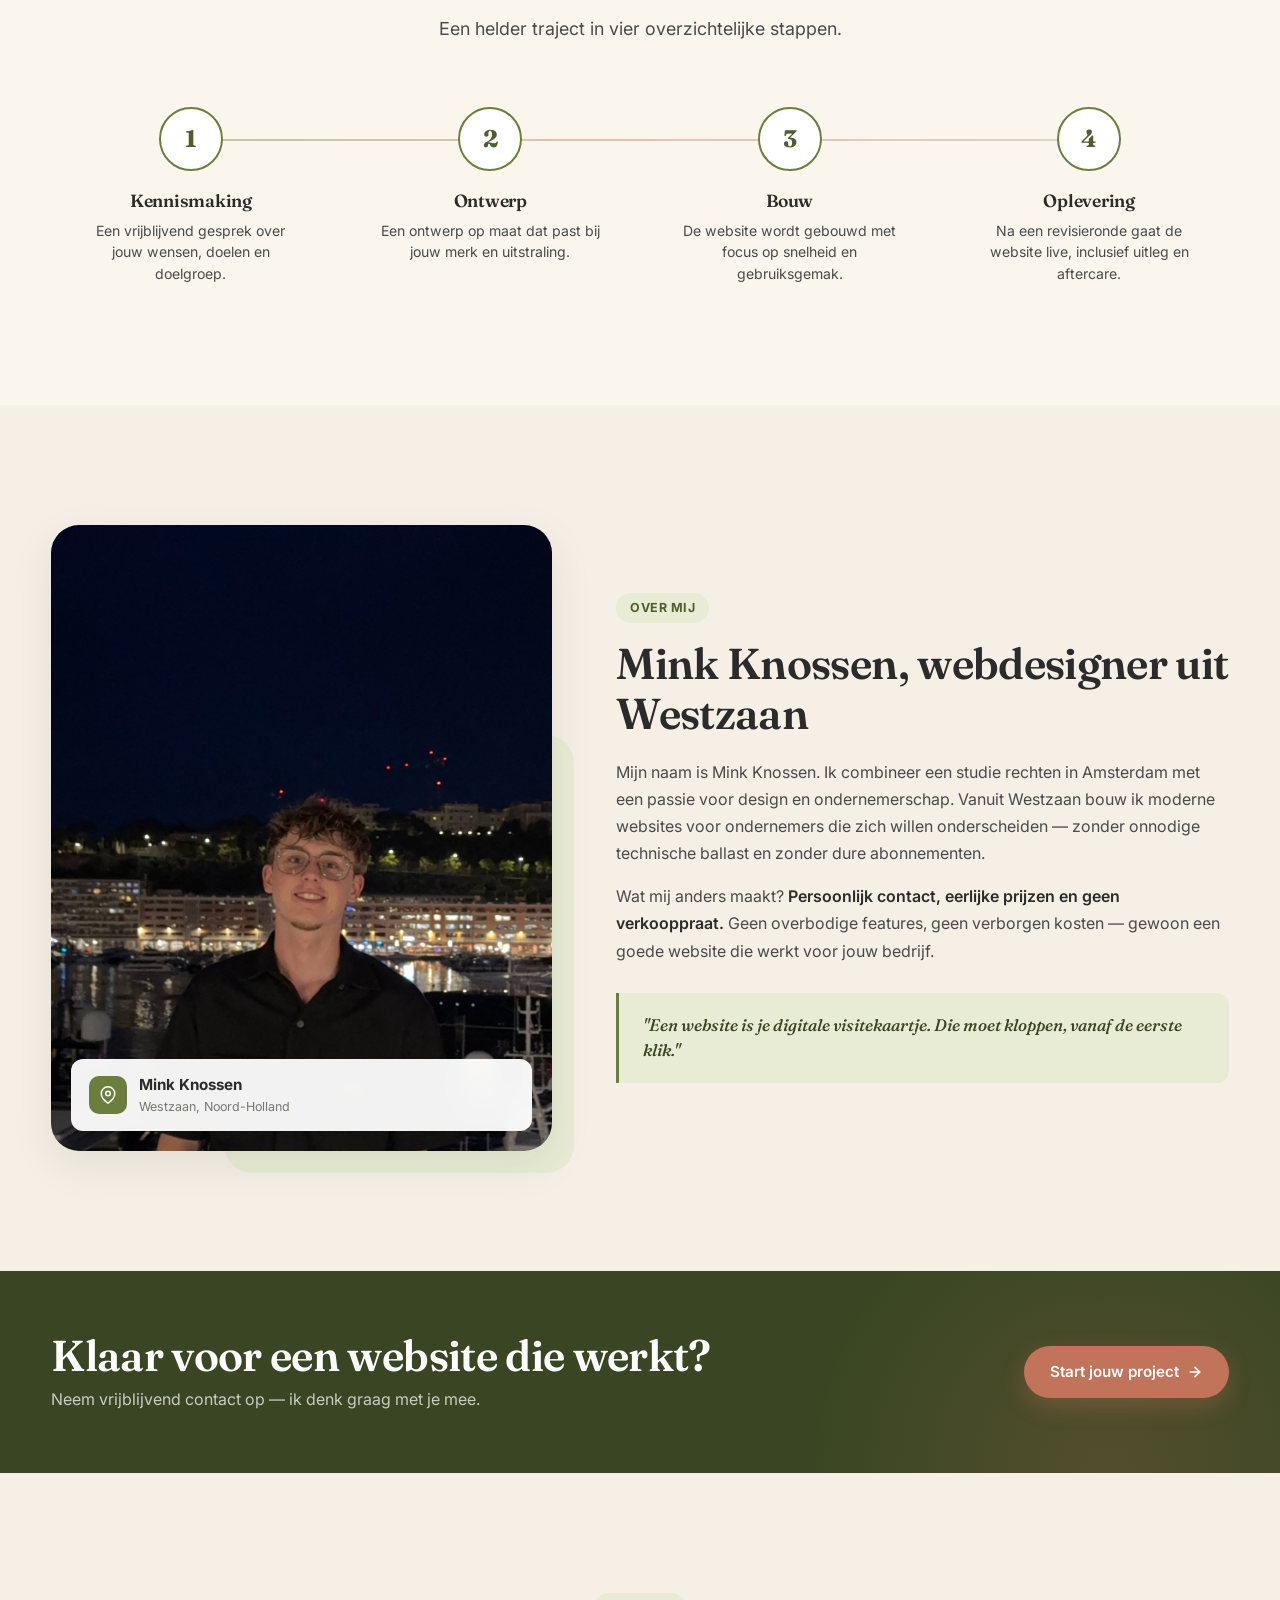
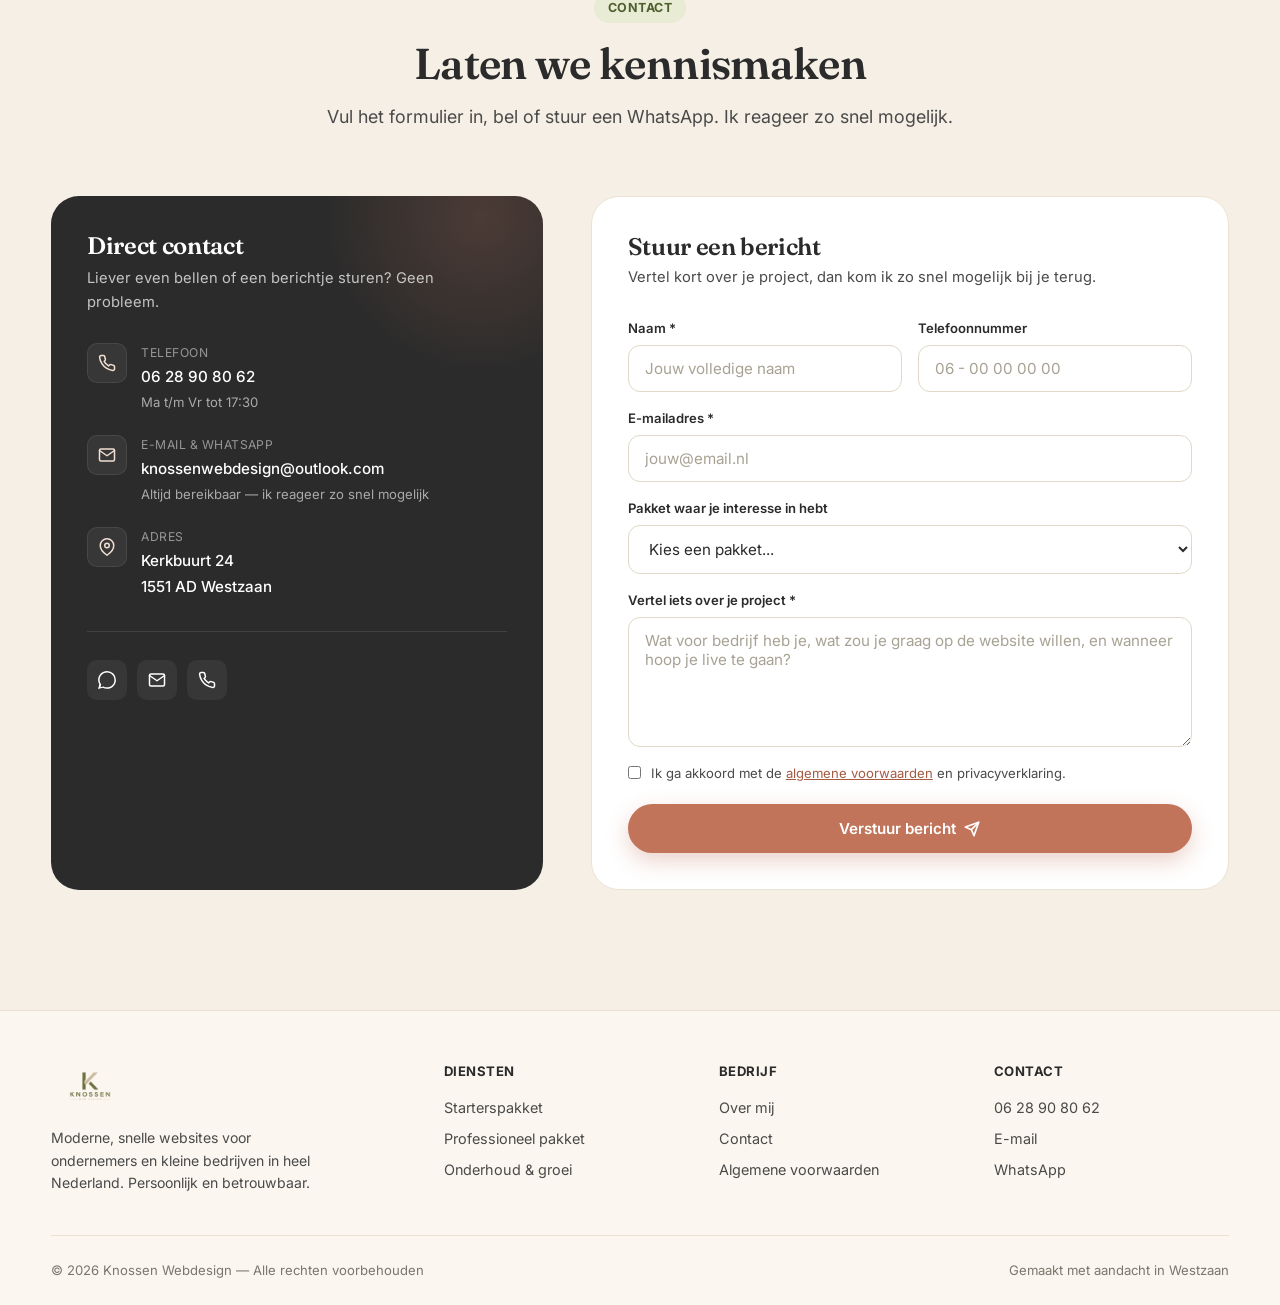
==== commit 6a284ecc: "Add files via upload" ====
--- a/index.html
+++ b/index.html
@@ -4,11 +4,69 @@
   <meta charset="UTF-8">
   <meta name="viewport" content="width=device-width, initial-scale=1.0">
   <meta name="description" content="Knossen Webdesign — moderne, snelle websites voor ondernemers en kleine bedrijven in Nederland. Persoonlijk, betrouwbaar en van A tot Z ontzorgd.">
+  <link rel="canonical" href="https://knossenwebdesign.nl/">
   <title>Knossen Webdesign — Moderne websites voor ondernemers</title>
   <link rel="icon" type="image/png" href="logo.png">
   <link rel="preconnect" href="https://fonts.googleapis.com">
   <link rel="preconnect" href="https://fonts.gstatic.com" crossorigin>
   <link href="https://fonts.googleapis.com/css2?family=Inter:wght@400;500;600;700;800&family=Fraunces:opsz,wght@9..144,500;9..144,600;9..144,700&display=swap" rel="stylesheet">
+  <script type="application/ld+json">
+  {
+    "@context": "https://schema.org",
+    "@graph": [
+      {
+        "@type": "WebSite",
+        "@id": "https://knossenwebdesign.nl/#website",
+        "name": "Knossen Webdesign",
+        "url": "https://knossenwebdesign.nl",
+        "inLanguage": "nl-NL"
+      },
+      {
+        "@type": ["LocalBusiness", "ProfessionalService"],
+        "@id": "https://knossenwebdesign.nl/#organization",
+        "name": "Knossen Webdesign",
+        "url": "https://knossenwebdesign.nl",
+        "description": "Moderne, snelle websites voor ondernemers en kleine bedrijven in Nederland. Persoonlijk contact, eerlijke prijzen en van A tot Z ontzorgd.",
+        "telephone": "+31628908062",
+        "email": "knossenwebdesign@outlook.com",
+        "address": {
+          "@type": "PostalAddress",
+          "streetAddress": "Kerkbuurt 24",
+          "addressLocality": "Westzaan",
+          "postalCode": "1551 AD",
+          "addressCountry": "NL"
+        },
+        "founder": {
+          "@type": "Person",
+          "name": "Mink Knossen"
+        },
+        "areaServed": {
+          "@type": "Country",
+          "name": "Nederland"
+        },
+        "priceRange": "€€",
+        "openingHoursSpecification": [
+          {
+            "@type": "OpeningHoursSpecification",
+            "dayOfWeek": ["Monday","Tuesday","Wednesday","Thursday","Friday"],
+            "opens": "09:00",
+            "closes": "17:30"
+          }
+        ]
+      },
+      {
+        "@type": "WebPage",
+        "@id": "https://knossenwebdesign.nl/#webpage",
+        "url": "https://knossenwebdesign.nl",
+        "name": "Knossen Webdesign — Moderne websites voor ondernemers",
+        "description": "Moderne, snelle websites voor ondernemers en kleine bedrijven in Nederland.",
+        "isPartOf": { "@id": "https://knossenwebdesign.nl/#website" },
+        "about": { "@id": "https://knossenwebdesign.nl/#organization" },
+        "inLanguage": "nl-NL"
+      }
+    ]
+  }
+  </script>
   <style>
     *, *::before, *::after { margin: 0; padding: 0; box-sizing: border-box; }
 
@@ -666,7 +724,7 @@
             Beschikbaar voor nieuwe projecten
           </span>
           <h1 class="h1">Design dat klopt.<br><span class="accent">Resultaten</span> die tellen.</h1>
-          <p class="lead">Moderne websites die vertrouwen uitstralen en klanten opleveren. Van A tot Z ontzorgd — persoonlijk contact, eerlijke prijzen en altijd op tijd.</p>
+          <p class="lead">Knossen Webdesign maakt moderne websites die vertrouwen uitstralen en klanten opleveren. Van A tot Z ontzorgd — persoonlijk contact, eerlijke prijzen en altijd op tijd.</p>
           <div class="hero-buttons">
             <a href="#contact" class="btn btn-primary">
               Vraag offerte aan
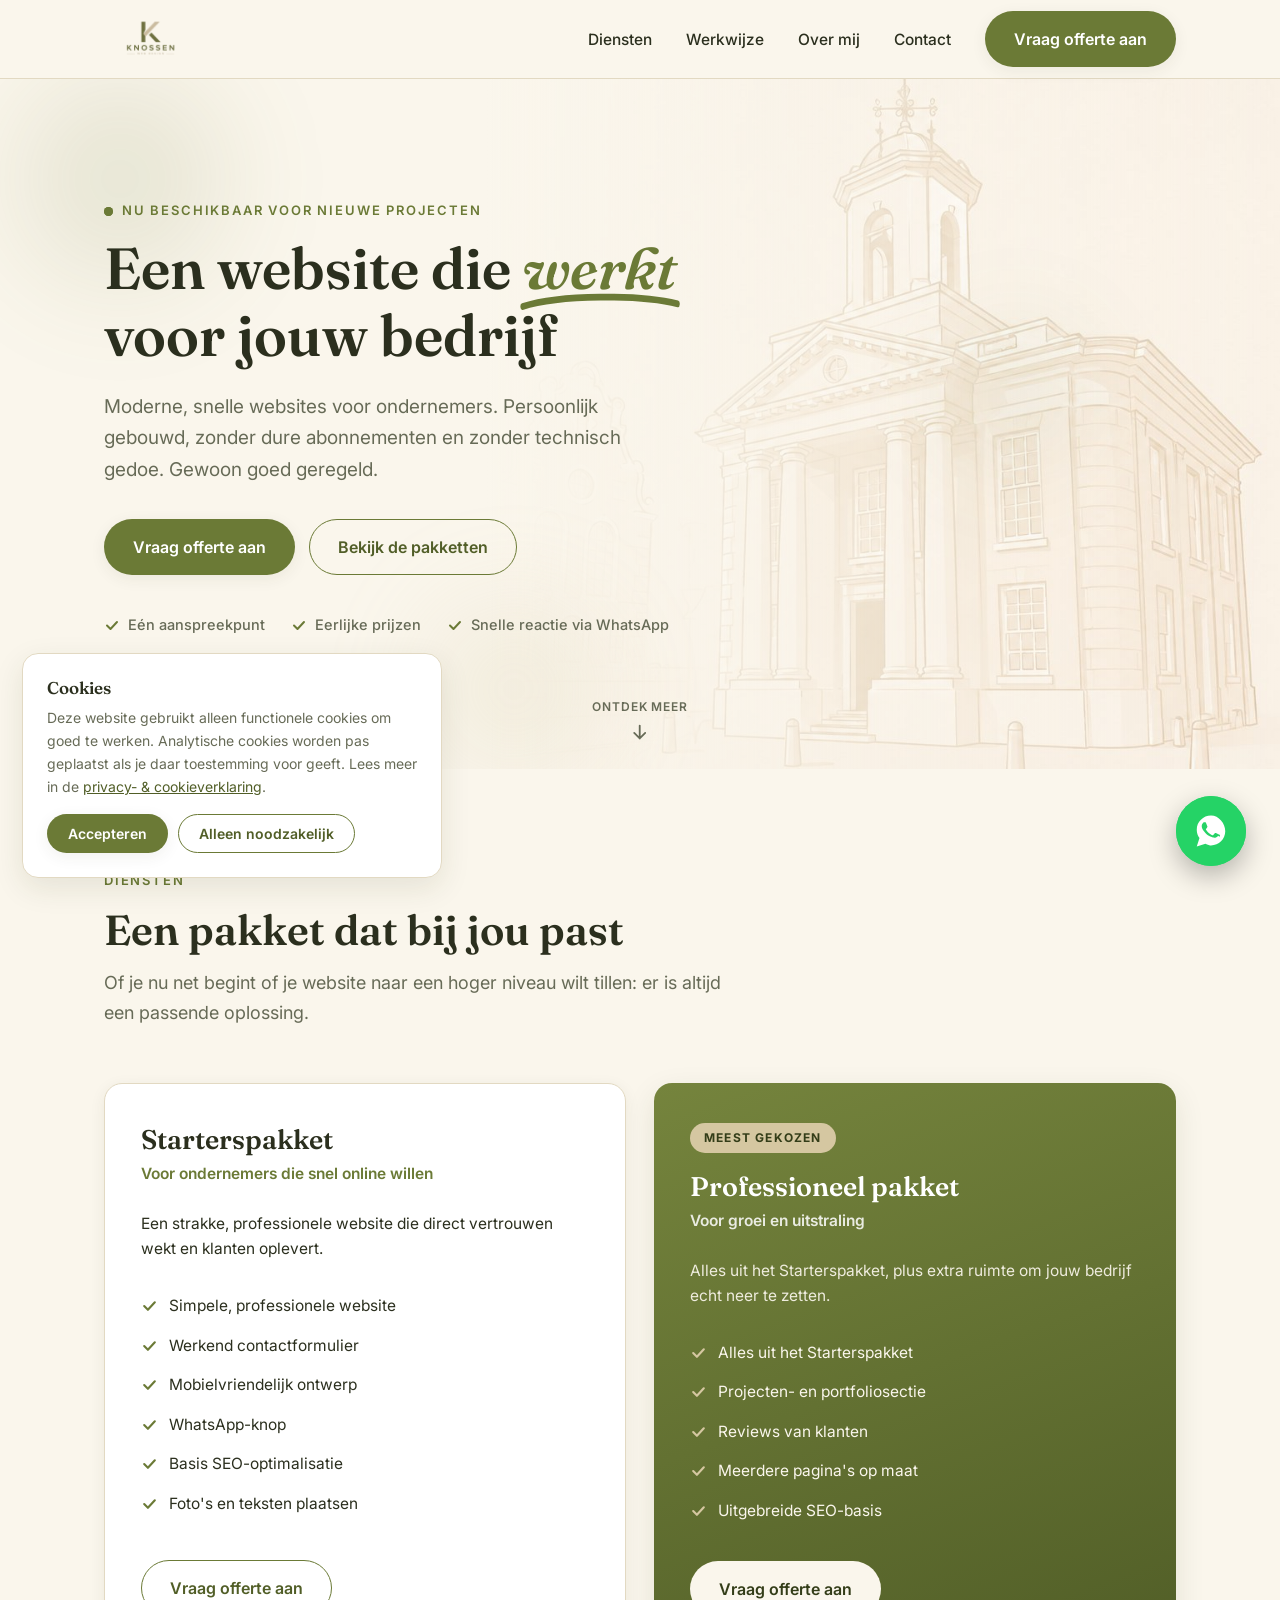
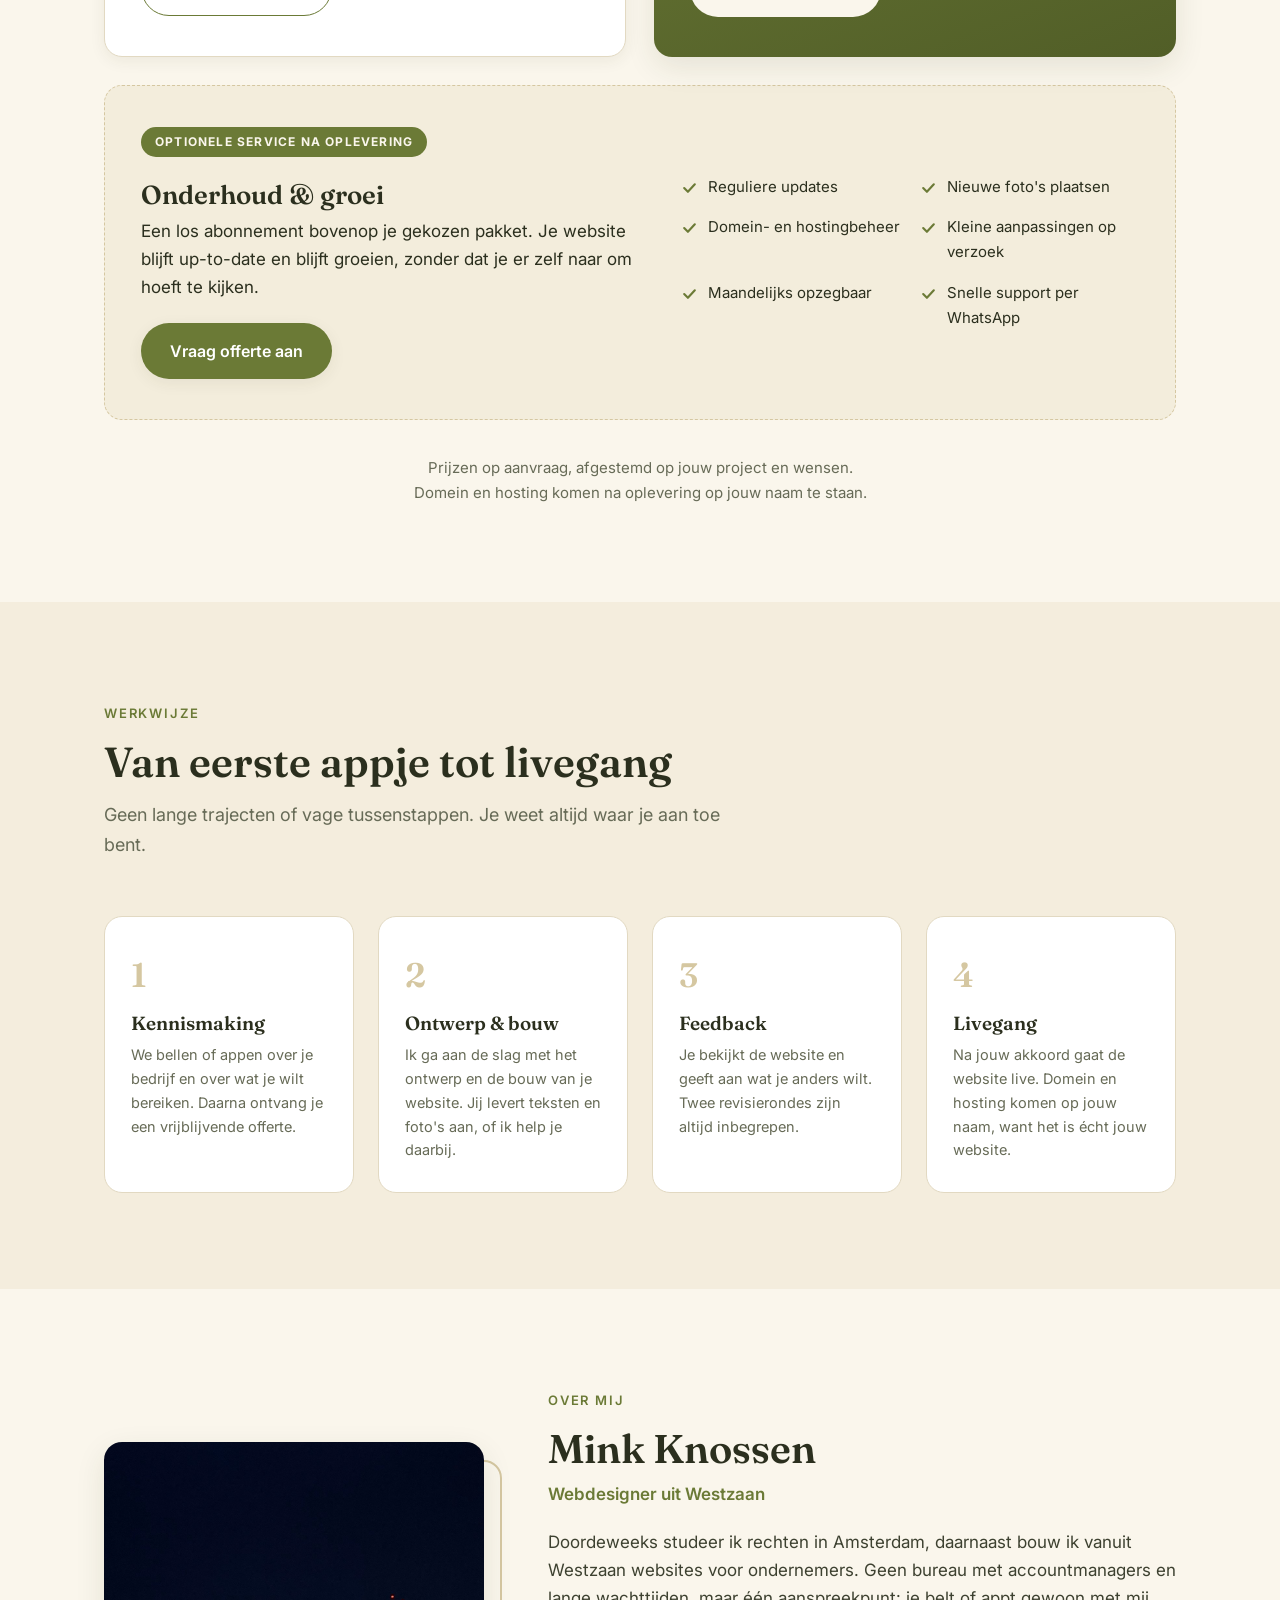
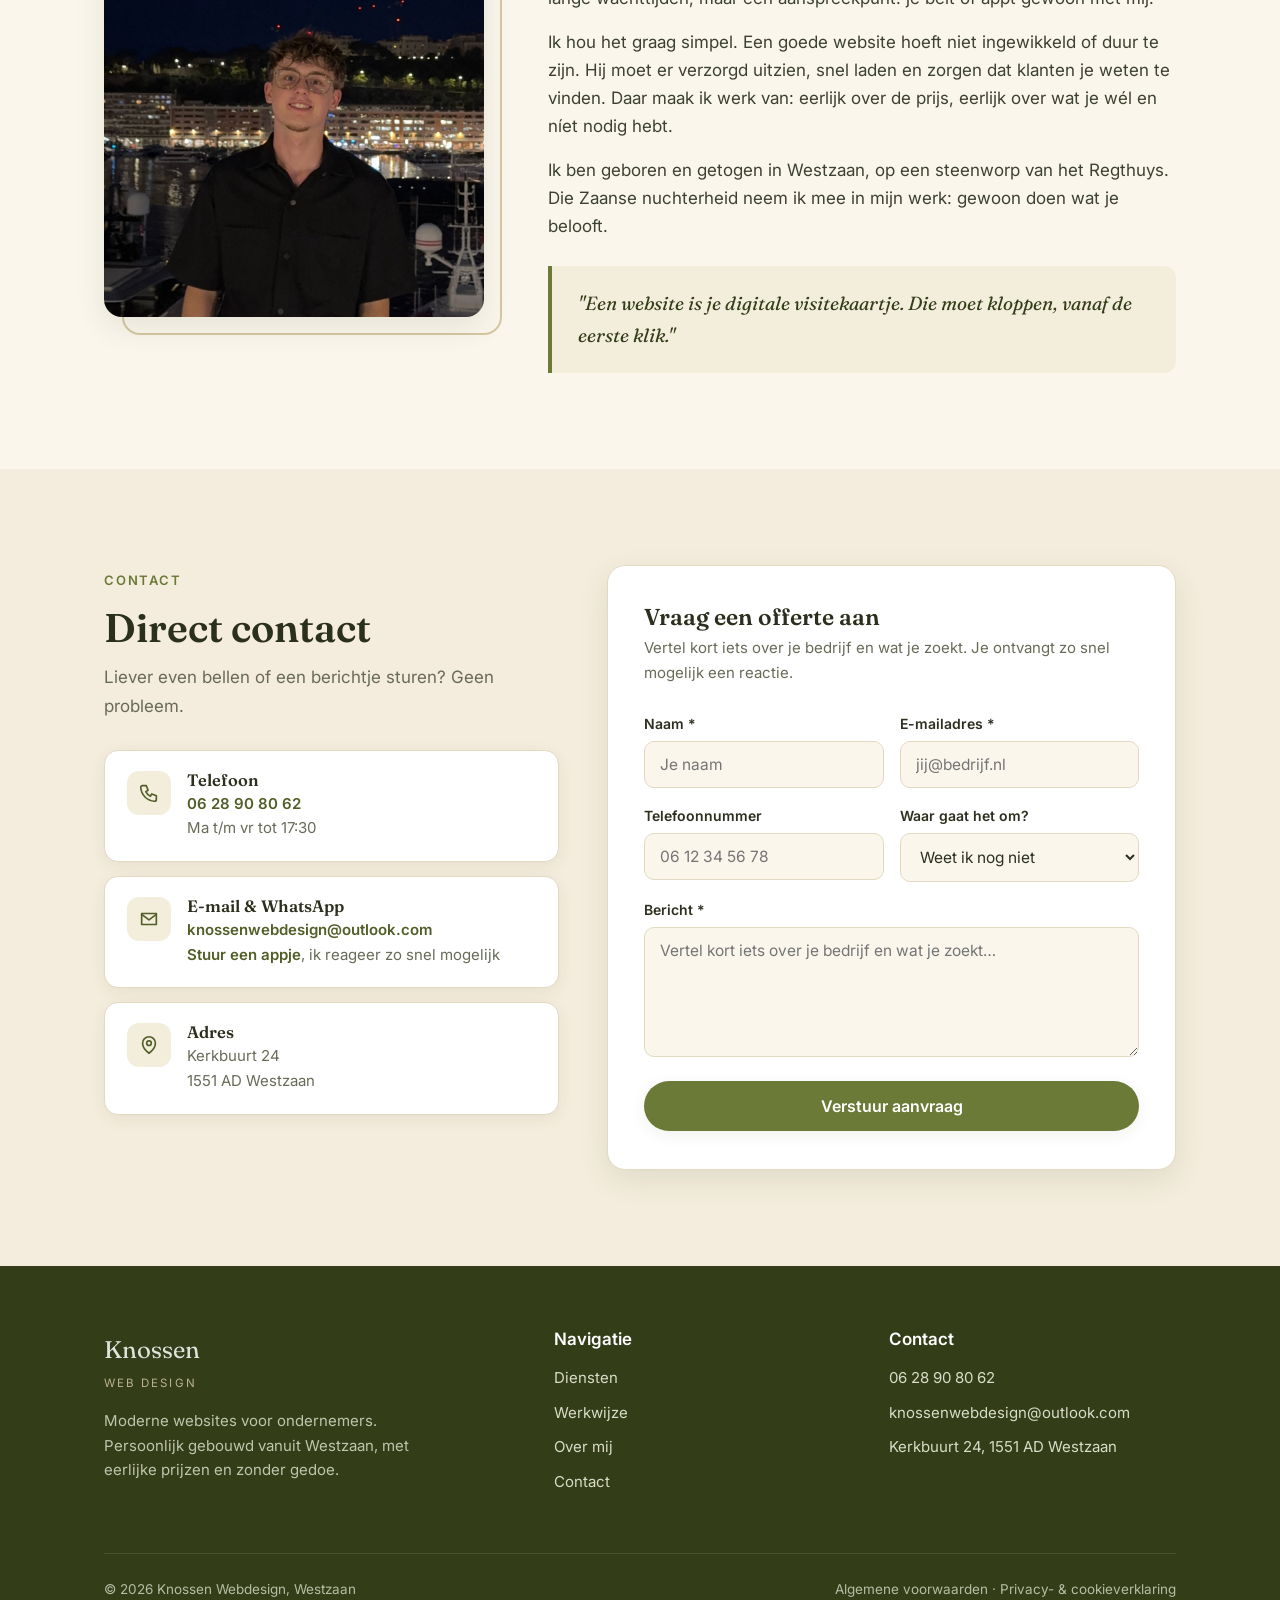
==== commit 7c2c0827: "Add files via upload" ====
--- a/index.html
+++ b/index.html
@@ -3,13 +3,15 @@
 <head>
   <meta charset="UTF-8">
   <meta name="viewport" content="width=device-width, initial-scale=1.0">
-  <meta name="description" content="Knossen Webdesign — moderne, snelle websites voor ondernemers en kleine bedrijven in Nederland. Persoonlijk, betrouwbaar en van A tot Z ontzorgd.">
+  <meta name="description" content="Knossen Webdesign: moderne, snelle websites voor ondernemers. Persoonlijk gebouwd vanuit Westzaan, met eerlijke prijzen en één aanspreekpunt.">
   <link rel="canonical" href="https://knossenwebdesign.nl/">
-  <title>Knossen Webdesign — Moderne websites voor ondernemers</title>
+  <title>Knossen Webdesign | Websites voor ondernemers, vanuit Westzaan</title>
   <link rel="icon" type="image/png" href="logo.png">
   <link rel="preconnect" href="https://fonts.googleapis.com">
   <link rel="preconnect" href="https://fonts.gstatic.com" crossorigin>
-  <link href="https://fonts.googleapis.com/css2?family=Inter:wght@400;500;600;700;800&family=Fraunces:opsz,wght@9..144,500;9..144,600;9..144,700&display=swap" rel="stylesheet">
+  <link href="https://fonts.googleapis.com/css2?family=Inter:wght@400;500;600;700&family=Fraunces:ital,opsz,wght@0,9..144,500;0,9..144,600;1,9..144,500&display=swap" rel="stylesheet">
+  <link rel="stylesheet" href="style.css">
+  <noscript><style>.reveal { opacity: 1; transform: none; }</style></noscript>
   <script type="application/ld+json">
   {
     "@context": "https://schema.org",
@@ -26,9 +28,10 @@
         "@id": "https://knossenwebdesign.nl/#organization",
         "name": "Knossen Webdesign",
         "url": "https://knossenwebdesign.nl",
-        "description": "Moderne, snelle websites voor ondernemers en kleine bedrijven in Nederland. Persoonlijk contact, eerlijke prijzen en van A tot Z ontzorgd.",
+        "description": "Moderne, snelle websites voor ondernemers en kleine bedrijven. Persoonlijk contact, eerlijke prijzen en van A tot Z geregeld.",
         "telephone": "+31628908062",
         "email": "knossenwebdesign@outlook.com",
+        "image": "https://knossenwebdesign.nl/logo.png",
         "address": {
           "@type": "PostalAddress",
           "streetAddress": "Kerkbuurt 24",
@@ -36,1169 +39,417 @@
           "postalCode": "1551 AD",
           "addressCountry": "NL"
         },
-        "founder": {
-          "@type": "Person",
-          "name": "Mink Knossen"
-        },
-        "areaServed": {
-          "@type": "Country",
-          "name": "Nederland"
-        },
-        "priceRange": "€€",
-        "openingHoursSpecification": [
-          {
-            "@type": "OpeningHoursSpecification",
-            "dayOfWeek": ["Monday","Tuesday","Wednesday","Thursday","Friday"],
-            "opens": "09:00",
-            "closes": "17:30"
-          }
-        ]
-      },
-      {
-        "@type": "WebPage",
-        "@id": "https://knossenwebdesign.nl/#webpage",
-        "url": "https://knossenwebdesign.nl",
-        "name": "Knossen Webdesign — Moderne websites voor ondernemers",
-        "description": "Moderne, snelle websites voor ondernemers en kleine bedrijven in Nederland.",
-        "isPartOf": { "@id": "https://knossenwebdesign.nl/#website" },
-        "about": { "@id": "https://knossenwebdesign.nl/#organization" },
-        "inLanguage": "nl-NL"
+        "founder": { "@type": "Person", "name": "Mink Knossen" },
+        "areaServed": { "@type": "Country", "name": "Nederland" },
+        "openingHours": "Mo-Fr 09:00-17:30",
+        "priceRange": "€€"
       }
     ]
   }
   </script>
-  <style>
-    *, *::before, *::after { margin: 0; padding: 0; box-sizing: border-box; }
-
-    :root {
-      --olive: #6b7e3e;
-      --olive-dark: #4f5e2e;
-      --olive-deep: #3a4623;
-      --olive-soft: #e8ecd4;
-      --olive-tint: #f0f3e2;
-
-      --sand: #f5efe5;
-      --sand-light: #faf6ee;
-      --cream: #fbf7f0;
-
-      --anthracite: #2b2b2b;
-      --anthracite-soft: #4a4a4a;
-      --gray-mid: #7a766c;
-      --gray-soft: #a8a294;
-      --border: #e0d8c8;
-      --border-soft: #ebe3d2;
-
-      --terracotta: #c1745a;
-      --terracotta-dark: #a65a42;
-      --terracotta-soft: #f3e0d4;
-
-      --white: #ffffff;
-
-      --font-body: 'Inter', -apple-system, BlinkMacSystemFont, sans-serif;
-      --font-display: 'Fraunces', 'Inter', Georgia, serif;
-
-      --radius-sm: 8px;
-      --radius-md: 12px;
-      --radius-lg: 20px;
-      --radius-xl: 28px;
-
-      --shadow-md: 0 4px 14px rgba(43,43,43,.07);
-      --shadow-lg: 0 14px 44px rgba(43,43,43,.09);
-      --shadow-terra: 0 8px 22px rgba(193,116,90,.32);
-
-      --container: min(1180px, 92vw);
-      --section-pad: clamp(72px, 10vw, 120px);
-      --ease: cubic-bezier(.4, 0, .2, 1);
-    }
-
-    html { scroll-behavior: smooth; }
-    body {
-      font-family: var(--font-body);
-      color: var(--anthracite);
-      background: var(--sand);
-      line-height: 1.6;
-      -webkit-font-smoothing: antialiased;
-      overflow-x: hidden;
-    }
-    img { max-width: 100%; display: block; }
-    a { text-decoration: none; color: inherit; }
-    ul { list-style: none; }
-    button { font-family: inherit; cursor: pointer; border: none; background: none; }
-    .container { width: var(--container); margin: 0 auto; }
-
-    h1, h2, h3, h4 {
-      font-family: var(--font-display);
-      letter-spacing: -.015em;
-      line-height: 1.15;
-      color: var(--anthracite);
-      font-weight: 600;
-    }
-    .h1 { font-size: clamp(2.4rem, 5.4vw, 4.2rem); font-weight: 600; letter-spacing: -.025em; }
-    .h2 { font-size: clamp(1.9rem, 3.6vw, 2.7rem); font-weight: 600; }
-    .h3 { font-size: 1.25rem; font-weight: 600; }
-    .lead { font-size: clamp(1rem, 1.4vw, 1.12rem); color: var(--anthracite-soft); line-height: 1.65; font-family: var(--font-body); }
-
-    /* NAVBAR */
-    .nav {
-      position: fixed; top: 0; left: 0; right: 0; z-index: 100;
-      padding: 14px 0;
-      transition: background .35s var(--ease), box-shadow .35s var(--ease), padding .35s var(--ease);
-    }
-    .nav.scrolled {
-      background: rgba(245,239,229,.88);
-      backdrop-filter: saturate(180%) blur(16px);
-      -webkit-backdrop-filter: saturate(180%) blur(16px);
-      box-shadow: 0 1px 0 var(--border-soft);
-      padding: 10px 0;
-    }
-    .nav-inner { width: var(--container); margin: 0 auto; display: flex; align-items: center; justify-content: space-between; }
-    .nav-logo { display: flex; align-items: center; gap: 10px; }
-    .nav-logo img { height: 44px; width: auto; }
-    .nav-links { display: flex; align-items: center; gap: 6px; }
-    .nav-links a {
-      font-size: .92rem; font-weight: 500; color: var(--anthracite-soft);
-      padding: 8px 14px; border-radius: var(--radius-sm);
-      transition: color .2s var(--ease), background .2s var(--ease);
-    }
-    .nav-links a:hover { color: var(--anthracite); background: var(--olive-soft); }
-    .nav-cta {
-      margin-left: 8px; padding: 10px 20px !important;
-      background: var(--terracotta); color: var(--white) !important;
-      border-radius: 100px; font-weight: 600;
-      transition: background .25s var(--ease), transform .15s var(--ease);
-    }
-    .nav-cta:hover { background: var(--terracotta-dark) !important; color: var(--white) !important; transform: translateY(-1px); }
-
-    .nav-toggle { display: none; width: 40px; height: 40px; border-radius: 10px; align-items: center; justify-content: center; }
-    .nav-toggle svg { width: 22px; height: 22px; stroke: var(--anthracite); }
-
-    /* HERO */
-    .hero {
-      position: relative; padding: 140px 0 var(--section-pad); overflow: hidden;
-      background:
-        radial-gradient(ellipse at 80% 0%, rgba(107,126,62,.08) 0%, transparent 55%),
-        radial-gradient(ellipse at 0% 70%, rgba(193,116,90,.06) 0%, transparent 55%),
-        var(--sand);
-    }
-    .hero::before {
-      content: ""; position: absolute; inset: 0;
-      background-image: url('regthuys.png');
-      background-repeat: no-repeat;
-      background-position: right center;
-      background-size: cover;
-      opacity: 0.55;
-      pointer-events: none;
-      z-index: 0;
-    }
-    .hero::after {
-      content: ""; position: absolute; inset: 0;
-      background: linear-gradient(to right, var(--sand) 25%, rgba(245,239,229,0.7) 50%, rgba(245,239,229,0.2) 100%);
-      pointer-events: none;
-      z-index: 1;
-    }
-    .hero > * { position: relative; z-index: 2; }
-    .hero-grid { display: grid; grid-template-columns: 1.1fr .9fr; gap: 4rem; align-items: center; }
-    .hero-tag {
-      display: inline-flex; align-items: center; gap: 8px;
-      padding: 6px 14px; background: var(--olive-soft); color: var(--olive-dark);
-      border-radius: 100px; font-size: .82rem; font-weight: 600; margin-bottom: 24px;
-    }
-    .hero-tag-dot {
-      width: 6px; height: 6px; border-radius: 50%; background: var(--olive);
-      box-shadow: 0 0 0 3px rgba(107,126,62,.25); animation: pulse 2s infinite;
-    }
-    @keyframes pulse {
-      0%, 100% { box-shadow: 0 0 0 3px rgba(107,126,62,.25); }
-      50% { box-shadow: 0 0 0 6px rgba(107,126,62,0); }
-    }
-    .hero h1 .accent { color: var(--terracotta); font-style: italic; font-weight: 500; }
-    .hero p.lead { margin: 24px 0 32px; max-width: 520px; }
-    .hero-buttons { display: flex; gap: 12px; flex-wrap: wrap; align-items: center; }
-
-    .btn {
-      display: inline-flex; align-items: center; gap: 8px;
-      padding: 14px 26px; border-radius: 100px;
-      font-size: .95rem; font-weight: 600;
-      transition: all .22s var(--ease); font-family: var(--font-body);
-    }
-    .btn-primary { background: var(--terracotta); color: var(--white); box-shadow: var(--shadow-terra); }
-    .btn-primary:hover { background: var(--terracotta-dark); transform: translateY(-2px); box-shadow: 0 12px 28px rgba(193,116,90,.4); }
-    .btn-secondary { background: var(--white); color: var(--anthracite); border: 1.5px solid var(--border); }
-    .btn-secondary:hover { border-color: var(--anthracite); transform: translateY(-2px); }
-    .btn svg { width: 16px; height: 16px; stroke-width: 2.5; }
-
-    .hero-trust {
-      display: flex; align-items: center; gap: 26px;
-      margin-top: 38px; padding-top: 28px;
-      border-top: 1px solid var(--border-soft); flex-wrap: wrap;
-    }
-    .hero-trust-item {
-      display: flex; align-items: center; gap: 8px;
-      font-size: .88rem; color: var(--anthracite-soft); font-weight: 500;
-    }
-    .hero-trust-icon {
-      width: 22px; height: 22px; border-radius: 50%;
-      background: var(--olive-soft); color: var(--olive-dark);
-      display: flex; align-items: center; justify-content: center;
-    }
-    .hero-trust-icon svg { width: 12px; height: 12px; stroke-width: 3; }
-
-    .hero-visual { position: relative; perspective: 1500px; }
-    .browser {
-      background: var(--white); border-radius: var(--radius-lg);
-      box-shadow: 0 30px 70px rgba(43,43,43,.13), 0 4px 12px rgba(43,43,43,.05);
-      overflow: hidden; border: 1px solid var(--border-soft);
-      transform: rotateY(-8deg) rotateX(4deg);
-      transition: transform .6s var(--ease);
-    }
-    .browser:hover { transform: rotateY(-4deg) rotateX(2deg); }
-    .browser-bar {
-      display: flex; align-items: center; gap: 6px;
-      padding: 12px 16px; background: var(--cream);
-      border-bottom: 1px solid var(--border-soft);
-    }
-    .browser-dot { width: 11px; height: 11px; border-radius: 50%; background: var(--gray-soft); }
-    .browser-dot:nth-child(1) { background: #FF5F57; }
-    .browser-dot:nth-child(2) { background: #FEBC2E; }
-    .browser-dot:nth-child(3) { background: #28C840; }
-    .browser-url {
-      flex: 1; margin-left: 12px; padding: 5px 12px;
-      background: var(--white); border-radius: 6px; font-size: .72rem;
-      color: var(--gray-mid); border: 1px solid var(--border-soft);
-    }
-    .browser-content { padding: 28px; }
-    .mock-hero {
-      height: 110px; border-radius: var(--radius-md);
-      background: linear-gradient(135deg, var(--olive) 0%, var(--olive-dark) 100%);
-      position: relative; overflow: hidden; margin-bottom: 18px;
-    }
-    .mock-hero::before {
-      content: ''; position: absolute; inset: 0;
-      background: radial-gradient(circle at 80% 30%, rgba(255,255,255,.18) 0%, transparent 50%);
-    }
-    .mock-hero-text { position: absolute; left: 18px; top: 22px; }
-    .mock-hero-text-1 { width: 130px; height: 10px; background: rgba(255,255,255,.9); border-radius: 3px; }
-    .mock-hero-text-2 { width: 90px; height: 7px; background: rgba(255,255,255,.55); border-radius: 3px; margin-top: 8px; }
-    .mock-hero-btn {
-      position: absolute; left: 18px; bottom: 22px;
-      width: 70px; height: 22px; background: var(--terracotta); border-radius: 100px;
-    }
-    .mock-row { display: grid; grid-template-columns: 1fr 1fr 1fr; gap: 10px; }
-    .mock-card {
-      height: 70px; background: var(--cream); border-radius: var(--radius-sm);
-      position: relative; padding: 12px; border: 1px solid var(--border-soft);
-    }
-    .mock-card::before {
-      content: ''; width: 22px; height: 22px;
-      background: var(--olive-soft); border-radius: 6px; display: block;
-    }
-    .mock-card::after {
-      content: ''; position: absolute;
-      bottom: 12px; left: 12px; right: 12px;
-      height: 4px; background: var(--border); border-radius: 2px;
-    }
-
-    .float-card {
-      position: absolute; background: var(--white);
-      border-radius: var(--radius-md); padding: 12px 16px;
-      box-shadow: var(--shadow-lg);
-      display: flex; align-items: center; gap: 10px;
-      font-size: .82rem; font-weight: 600; color: var(--anthracite);
-      animation: float 4s ease-in-out infinite;
-    }
-    .float-card-1 { top: 18%; left: -8%; animation-delay: 0s; }
-    .float-card-2 { bottom: 12%; right: -6%; animation-delay: 1.2s; }
-    .float-card-icon {
-      width: 32px; height: 32px;
-      background: var(--olive-soft); color: var(--olive-dark);
-      border-radius: 8px;
-      display: flex; align-items: center; justify-content: center;
-    }
-    .float-card-icon svg { width: 16px; height: 16px; }
-    .float-card-2 .float-card-icon { background: var(--terracotta-soft); color: var(--terracotta-dark); }
-    @keyframes float {
-      0%, 100% { transform: translateY(0); }
-      50% { transform: translateY(-8px); }
-    }
-
-    /* SECTION */
-    .section { padding: var(--section-pad) 0; }
-    .section-head { text-align: center; max-width: 640px; margin: 0 auto 64px; }
-    .section-eyebrow {
-      display: inline-block; padding: 5px 14px;
-      background: var(--olive-soft); color: var(--olive-dark);
-      border-radius: 100px; font-size: .78rem; font-weight: 700;
-      letter-spacing: .04em; text-transform: uppercase; margin-bottom: 16px;
-    }
-    .section-head h2 { margin-bottom: 14px; }
-
-    /* WHY */
-    .why { background: var(--sand-light); }
-    .why-grid { display: grid; grid-template-columns: repeat(4, 1fr); gap: 20px; }
-    .why-card {
-      background: var(--white); border-radius: var(--radius-lg); padding: 28px;
-      transition: transform .3s var(--ease), box-shadow .3s var(--ease), border-color .3s var(--ease);
-      border: 1px solid var(--border-soft);
-    }
-    .why-card:hover { transform: translateY(-6px); box-shadow: var(--shadow-lg); border-color: var(--olive-soft); }
-    .why-icon {
-      width: 48px; height: 48px;
-      background: var(--olive-soft); color: var(--olive-dark);
-      border-radius: 12px;
-      display: flex; align-items: center; justify-content: center;
-      margin-bottom: 20px;
-      transition: background .3s var(--ease), color .3s var(--ease);
-    }
-    .why-card:hover .why-icon { background: var(--olive); color: var(--white); }
-    .why-icon svg { width: 22px; height: 22px; stroke-width: 2; }
-    .why-card h3 { font-size: 1.1rem; margin-bottom: 8px; }
-    .why-card p { font-size: .9rem; color: var(--anthracite-soft); line-height: 1.6; }
-
-    /* DIENSTEN */
-    .services-grid { display: grid; grid-template-columns: repeat(2, 1fr); gap: 20px; max-width: 820px; margin: 0 auto; }
-    .service-card {
-      position: relative; background: var(--white);
-      border: 1.5px solid var(--border-soft); border-radius: var(--radius-xl);
-      padding: 32px; transition: all .35s var(--ease);
-      display: flex; flex-direction: column;
-    }
-    .service-card:hover { transform: translateY(-4px); box-shadow: var(--shadow-lg); border-color: var(--olive-soft); }
-    .service-card.featured { background: var(--anthracite); border-color: var(--anthracite); color: var(--white); }
-    .service-card.featured h3 { color: var(--white); }
-    .service-card.featured .service-name { color: var(--terracotta-soft); }
-    .service-card.featured .service-desc { color: rgba(255,255,255,.7); }
-    .service-card.featured .service-feature { color: rgba(255,255,255,.88); }
-    .service-card.featured .service-feature-icon { background: rgba(193,116,90,.2); color: var(--terracotta-soft); }
-    .service-badge {
-      position: absolute; top: -12px; right: 24px;
-      background: var(--terracotta); color: var(--white);
-      padding: 6px 14px; border-radius: 100px;
-      font-size: .72rem; font-weight: 700; letter-spacing: .03em; text-transform: uppercase;
-      box-shadow: var(--shadow-terra);
-    }
-    .service-name {
-      font-size: .82rem; font-weight: 700; color: var(--terracotta);
-      letter-spacing: .04em; text-transform: uppercase; margin-bottom: 8px;
-    }
-    .service-card h3 { font-size: 1.65rem; margin-bottom: 10px; letter-spacing: -.02em; }
-    .service-desc { color: var(--anthracite-soft); font-size: .92rem; margin-bottom: 24px; min-height: 44px; }
-    .service-features { display: flex; flex-direction: column; gap: 12px; margin-bottom: 28px; flex: 1; }
-    .service-feature { display: flex; gap: 10px; align-items: flex-start; font-size: .92rem; color: var(--anthracite); }
-    .service-feature-icon {
-      flex-shrink: 0; width: 20px; height: 20px;
-      background: var(--olive-soft); color: var(--olive-dark);
-      border-radius: 50%;
-      display: flex; align-items: center; justify-content: center;
-      margin-top: 2px;
-    }
-    .service-feature-icon svg { width: 11px; height: 11px; stroke-width: 3; }
-    .service-cta {
-      display: inline-flex; align-items: center; justify-content: center; gap: 6px;
-      width: 100%; padding: 13px 20px;
-      background: var(--cream); color: var(--anthracite);
-      border-radius: 100px; font-weight: 600; font-size: .92rem;
-      transition: all .22s var(--ease); border: 1px solid var(--border-soft);
-    }
-    .service-cta:hover { background: var(--terracotta); color: var(--white); border-color: var(--terracotta); }
-    .service-card.featured .service-cta { background: var(--terracotta); color: var(--white); border-color: var(--terracotta); }
-    .service-card.featured .service-cta:hover { background: var(--terracotta-dark); border-color: var(--terracotta-dark); }
-    .service-cta svg { width: 14px; height: 14px; transition: transform .22s var(--ease); }
-    .service-cta:hover svg { transform: translateX(3px); }
-
-    .services-note { text-align: center; margin-top: 32px; font-size: .9rem; color: var(--gray-mid); }
-    .addon-service {
-      margin-top: 48px; padding: 36px;
-      background: var(--sand); border: 2px dashed var(--olive-soft); border-radius: 16px;
-      max-width: 820px; margin-left: auto; margin-right: auto;
-    }
-    .addon-service-label {
-      display: inline-flex; align-items: center; gap: 8px;
-      padding: 5px 12px; background: var(--olive-soft); color: var(--olive-dark);
-      border-radius: 100px; font-size: .78rem; font-weight: 700;
-      text-transform: uppercase; letter-spacing: .05em; margin-bottom: 16px;
-    }
-    .addon-service h3 { font-size: 1.5rem; margin-bottom: 8px; letter-spacing: -.02em; }
-    .addon-service-desc { color: var(--gray-mid); margin-bottom: 20px; }
-    .addon-service-features {
-      display: grid; grid-template-columns: repeat(2, 1fr); gap: 10px 24px; margin-bottom: 24px;
-    }
-    .addon-service .service-feature { font-size: .92rem; }
-    @media (max-width: 700px) {
-      .addon-service { padding: 24px; }
-      .addon-service-features { grid-template-columns: 1fr; }
-    }
-
-    /* PROCES */
-    .proces { background: var(--sand-light); }
-    .proces-grid { display: grid; grid-template-columns: repeat(4, 1fr); gap: 20px; position: relative; }
-    .proces-grid::before {
-      content: ''; position: absolute;
-      top: 32px; left: 12.5%; right: 12.5%;
-      height: 2px;
-      background: linear-gradient(to right, var(--olive) 0%, var(--terracotta) 50%, var(--gray-soft) 100%);
-      z-index: 0; opacity: .4;
-    }
-    .proces-step { text-align: center; position: relative; z-index: 1; }
-    .proces-num {
-      display: flex; align-items: center; justify-content: center;
-      width: 64px; height: 64px;
-      background: var(--white); border: 2px solid var(--olive); color: var(--olive-dark);
-      border-radius: 50%;
-      font-family: var(--font-display); font-weight: 700; font-size: 1.5rem;
-      margin: 0 auto 20px;
-      transition: all .3s var(--ease);
-    }
-    .proces-step:hover .proces-num { background: var(--olive); color: var(--white); transform: scale(1.06); }
-    .proces-step h3 { font-size: 1.1rem; margin-bottom: 8px; }
-    .proces-step p { font-size: .88rem; color: var(--anthracite-soft); line-height: 1.55; max-width: 220px; margin: 0 auto; }
-
-    /* OVER MIJ */
-    .about-grid { display: grid; grid-template-columns: .9fr 1.1fr; gap: 64px; align-items: center; }
-    .about-photo-wrap { position: relative; }
-    .about-photo {
-      aspect-ratio: 4/5; border-radius: var(--radius-xl);
-      overflow: hidden; background: var(--olive-soft);
-      box-shadow: var(--shadow-lg);
-      position: relative; z-index: 1;
-    }
-    .about-photo img { width: 100%; height: 100%; object-fit: cover; object-position: 50% 45%; }
-    .about-photo-deco {
-      position: absolute; width: 70%; height: 70%;
-      background: var(--olive-soft); border-radius: var(--radius-xl);
-      bottom: -22px; right: -22px; z-index: 0;
-    }
-    .about-meta {
-      position: absolute; bottom: 20px; left: 20px; right: 20px;
-      background: rgba(255,255,255,.95); backdrop-filter: blur(10px);
-      padding: 14px 18px; border-radius: var(--radius-md);
-      display: flex; align-items: center; gap: 12px;
-      z-index: 2;
-    }
-    .about-meta-icon {
-      width: 38px; height: 38px;
-      background: var(--olive); color: var(--white);
-      border-radius: 10px;
-      display: flex; align-items: center; justify-content: center;
-    }
-    .about-meta-icon svg { width: 18px; height: 18px; }
-    .about-meta-name { font-weight: 700; font-size: .95rem; }
-    .about-meta-role { font-size: .78rem; color: var(--gray-mid); }
-
-    .about-text h2 { margin-bottom: 20px; }
-    .about-text p { color: var(--anthracite-soft); font-size: 1rem; line-height: 1.7; margin-bottom: 16px; }
-    .about-text strong { color: var(--anthracite); font-weight: 600; }
-    .about-quote {
-      margin-top: 28px; padding: 20px 24px;
-      background: var(--olive-soft);
-      border-left: 3px solid var(--olive);
-      border-radius: 0 var(--radius-md) var(--radius-md) 0;
-      font-family: var(--font-display);
-      font-style: italic; font-size: 1.05rem;
-      color: var(--olive-deep); font-weight: 500; line-height: 1.5;
-    }
-
-    /* CTA BAND */
-    .cta-band { padding: 60px 0; background: var(--olive-deep); position: relative; overflow: hidden; }
-    .cta-band::before {
-      content: ''; position: absolute;
-      top: -50%; right: -10%;
-      width: 600px; height: 600px;
-      background: radial-gradient(circle, rgba(193,116,90,.18) 0%, transparent 70%);
-      pointer-events: none;
-    }
-    .cta-band-inner {
-      position: relative; z-index: 1;
-      display: flex; align-items: center; justify-content: space-between;
-      gap: 40px; flex-wrap: wrap;
-    }
-    .cta-band h2 { color: var(--white); margin-bottom: 6px; }
-    .cta-band p { color: rgba(255,255,255,.72); }
-    .cta-band .btn-primary { background: var(--terracotta); color: var(--white); }
-    .cta-band .btn-primary:hover { background: var(--terracotta-dark); }
-
-    /* CONTACT */
-    .contact-grid { display: grid; grid-template-columns: 1fr 1.2fr; gap: 48px; }
-    .contact-info-card {
-      background: var(--anthracite); color: var(--white);
-      border-radius: var(--radius-xl); padding: 36px;
-      position: relative; overflow: hidden;
-    }
-    .contact-info-card::before {
-      content: ''; position: absolute;
-      top: -20%; right: -20%;
-      width: 320px; height: 320px;
-      background: radial-gradient(circle, rgba(193,116,90,.22) 0%, transparent 70%);
-    }
-    .contact-info-card h3 { color: var(--white); font-size: 1.5rem; margin-bottom: 8px; position: relative; }
-    .contact-info-card > p { color: rgba(255,255,255,.72); font-size: .92rem; margin-bottom: 28px; position: relative; }
-    .contact-info-list { display: flex; flex-direction: column; gap: 22px; position: relative; margin-bottom: 32px; }
-    .contact-item { display: flex; gap: 14px; align-items: flex-start; }
-    .contact-item-icon {
-      flex-shrink: 0; width: 40px; height: 40px;
-      background: rgba(255,255,255,.06); border: 1px solid rgba(255,255,255,.08);
-      border-radius: 10px;
-      display: flex; align-items: center; justify-content: center;
-      color: var(--terracotta-soft);
-    }
-    .contact-item-icon svg { width: 18px; height: 18px; }
-    .contact-item-label {
-      font-size: .76rem; color: rgba(255,255,255,.5);
-      margin-bottom: 2px; text-transform: uppercase; letter-spacing: .04em;
-    }
-    .contact-item-value {
-      font-weight: 500; font-size: .95rem; color: var(--white);
-      transition: color .2s var(--ease); line-height: 1.5;
-    }
-    a.contact-item-value:hover { color: var(--terracotta-soft); }
-    .contact-item-sub {
-      display: block; font-size: .82rem; font-weight: 400;
-      color: rgba(255,255,255,.6); margin-top: 2px;
-    }
-    .contact-socials {
-      display: flex; gap: 10px; position: relative;
-      padding-top: 28px; border-top: 1px solid rgba(255,255,255,.1);
-    }
-    .contact-social {
-      width: 40px; height: 40px;
-      background: rgba(255,255,255,.06); border-radius: 10px;
-      display: flex; align-items: center; justify-content: center;
-      transition: all .2s var(--ease); color: var(--white);
-    }
-    .contact-social:hover { background: var(--terracotta); transform: translateY(-2px); }
-    .contact-social svg { width: 18px; height: 18px; }
-
-    .contact-form-wrap {
-      background: var(--white); border: 1px solid var(--border-soft);
-      border-radius: var(--radius-xl); padding: 36px;
-    }
-    .contact-form-wrap h3 { font-size: 1.5rem; margin-bottom: 6px; }
-    .contact-form-wrap > p { color: var(--anthracite-soft); font-size: .92rem; margin-bottom: 28px; }
-    .form-grid { display: grid; grid-template-columns: 1fr 1fr; gap: 16px; margin-bottom: 16px; }
-    .form-group { display: flex; flex-direction: column; }
-    .form-group.full { grid-column: 1 / -1; }
-    .form-group label { font-size: .82rem; font-weight: 600; color: var(--anthracite); margin-bottom: 6px; }
-    .form-group input, .form-group select, .form-group textarea {
-      font-family: inherit; font-size: .95rem; color: var(--anthracite);
-      padding: 13px 16px; background: var(--white);
-      border: 1.5px solid var(--border); border-radius: var(--radius-md);
-      outline: none;
-      transition: border-color .2s var(--ease), box-shadow .2s var(--ease);
-    }
-    .form-group input::placeholder, .form-group textarea::placeholder { color: var(--gray-soft); }
-    .form-group input:focus, .form-group select:focus, .form-group textarea:focus {
-      border-color: var(--olive);
-      box-shadow: 0 0 0 4px rgba(107,126,62,.14);
-    }
-    .form-group textarea { resize: vertical; min-height: 130px; }
-    .form-consent {
-      display: flex; gap: 10px; align-items: flex-start;
-      margin-bottom: 20px; font-size: .82rem; color: var(--anthracite-soft);
-    }
-    .form-consent input { margin-top: 3px; accent-color: var(--olive); }
-    .form-consent a { color: var(--terracotta-dark); text-decoration: underline; }
-    .btn-submit { width: 100%; justify-content: center; padding: 15px 26px; }
-    .form-success {
-      display: none; padding: 16px 18px;
-      background: var(--olive-soft); border: 1px solid var(--olive);
-      color: var(--olive-deep); border-radius: var(--radius-md);
-      font-size: .9rem; font-weight: 500;
-      align-items: center; gap: 10px;
-    }
-    .form-success.show { display: flex; }
-    .form-success svg { width: 18px; height: 18px; flex-shrink: 0; }
-
-    /* FOOTER */
-    .footer { background: var(--cream); border-top: 1px solid var(--border-soft); padding: 50px 0 24px; }
-    .footer-grid { display: grid; grid-template-columns: 1.5fr 1fr 1fr 1fr; gap: 40px; margin-bottom: 40px; }
-    .footer-brand img { height: 52px; margin-bottom: 14px; }
-    .footer-brand p { font-size: .88rem; color: var(--anthracite-soft); max-width: 280px; line-height: 1.6; }
-    .footer-heading {
-      font-weight: 700; font-size: .82rem; color: var(--anthracite);
-      letter-spacing: .04em; text-transform: uppercase; margin-bottom: 14px;
-    }
-    .footer-links { display: flex; flex-direction: column; gap: 8px; }
-    .footer-links a { font-size: .9rem; color: var(--anthracite-soft); transition: color .2s var(--ease); }
-    .footer-links a:hover { color: var(--terracotta-dark); }
-    .footer-bottom {
-      padding-top: 24px; border-top: 1px solid var(--border-soft);
-      display: flex; justify-content: space-between; align-items: center;
-      font-size: .82rem; color: var(--gray-mid);
-      flex-wrap: wrap; gap: 12px;
-    }
-
-    /* WHATSAPP FAB */
-    .whatsapp-fab {
-      position: fixed; bottom: 24px; right: 24px;
-      width: 60px; height: 60px;
-      background: #25D366; color: var(--white);
-      border-radius: 50%;
-      display: flex; align-items: center; justify-content: center;
-      box-shadow: 0 8px 28px rgba(37,211,102,.4);
-      z-index: 90;
-      transition: transform .25s var(--ease), box-shadow .25s var(--ease);
-    }
-    .whatsapp-fab:hover { transform: scale(1.08); box-shadow: 0 12px 36px rgba(37,211,102,.5); }
-    .whatsapp-fab::before {
-      content: ''; position: absolute; inset: 0;
-      border-radius: 50%; background: #25D366;
-      animation: wa-ring 2s ease-out infinite; z-index: -1;
-    }
-    @keyframes wa-ring {
-      0% { transform: scale(1); opacity: .5; }
-      100% { transform: scale(1.5); opacity: 0; }
-    }
-    .whatsapp-fab svg { width: 30px; height: 30px; }
-
-    /* ANIM */
-    .reveal { opacity: 0; transform: translateY(28px); transition: opacity .7s var(--ease), transform .7s var(--ease); }
-    .reveal.visible { opacity: 1; transform: translateY(0); }
-    .reveal-stagger > * { transition-delay: calc(var(--i, 0) * 80ms); }
-
-    /* RESPONSIVE */
-    @media (max-width: 1024px) {
-      .hero-grid { grid-template-columns: 1fr; gap: 60px; }
-      .hero-visual { max-width: 480px; margin: 0 auto; }
-      .why-grid { grid-template-columns: repeat(2, 1fr); }
-      .services-grid { grid-template-columns: 1fr; max-width: 460px; margin: 0 auto; }
-      .proces-grid { grid-template-columns: repeat(2, 1fr); gap: 36px; }
-      .proces-grid::before { display: none; }
-      .about-grid { grid-template-columns: 1fr; gap: 48px; }
-      .about-photo-wrap { max-width: 420px; margin: 0 auto; }
-      .contact-grid { grid-template-columns: 1fr; }
-    }
-    @media (max-width: 720px) {
-      .nav-links {
-        display: none; position: absolute;
-        top: 100%; left: 16px; right: 16px;
-        flex-direction: column; align-items: stretch;
-        background: var(--white); border: 1px solid var(--border-soft);
-        border-radius: var(--radius-md); padding: 12px;
-        box-shadow: var(--shadow-lg); gap: 4px; margin-top: 8px;
-      }
-      .nav-links.open { display: flex; }
-      .nav-links a { padding: 12px 14px; text-align: left; }
-      .nav-cta { text-align: center; }
-      .nav-toggle { display: flex; }
-      .hero { padding-top: 110px; }
-      .hero-buttons .btn { flex: 1; justify-content: center; }
-      .float-card { display: none; }
-      .hero-trust { gap: 16px; }
-      .why-grid { grid-template-columns: 1fr; }
-      .form-grid { grid-template-columns: 1fr; }
-      .footer-grid { grid-template-columns: 1fr 1fr; gap: 32px; }
-      .footer-brand { grid-column: 1 / -1; }
-      .footer-bottom { flex-direction: column; text-align: center; }
-      .cta-band-inner { flex-direction: column; text-align: center; }
-      .contact-info-card, .contact-form-wrap { padding: 28px 22px; }
-      .whatsapp-fab { bottom: 18px; right: 18px; width: 54px; height: 54px; }
-      .whatsapp-fab svg { width: 26px; height: 26px; }
-    }
-  </style>
 </head>
 <body>
 
-  <nav class="nav" id="nav">
-    <div class="nav-inner">
-      <a href="#home" class="nav-logo">
+  <!-- ===== Header ===== -->
+  <header class="site-header">
+    <div class="container nav">
+      <a class="nav-logo" href="#" aria-label="Knossen Webdesign, naar boven">
         <img src="logo.png" alt="Knossen Webdesign logo">
       </a>
-      <div class="nav-links" id="navLinks">
-        <a href="#home">Home</a>
-        <a href="#diensten">Diensten</a>
-        <a href="#over-mij">Over mij</a>
-        <a href="#contact">Contact</a>
-        <a href="#contact" class="nav-cta">Offerte aanvragen</a>
-      </div>
-      <button class="nav-toggle" id="navToggle" aria-label="Menu openen">
-        <svg viewBox="0 0 24 24" fill="none" stroke="currentColor" stroke-width="2" stroke-linecap="round"><line x1="3" y1="6" x2="21" y2="6"/><line x1="3" y1="12" x2="21" y2="12"/><line x1="3" y1="18" x2="21" y2="18"/></svg>
+      <button class="nav-toggle" aria-label="Menu openen" aria-expanded="false">
+        <span></span><span></span><span></span>
       </button>
-    </div>
-  </nav>
-
-  <section class="hero" id="home">
-    <div class="container">
-      <div class="hero-grid">
-        <div class="hero-text reveal">
-          <span class="hero-tag">
-            <span class="hero-tag-dot"></span>
-            Beschikbaar voor nieuwe projecten
-          </span>
-          <h1 class="h1">Design dat klopt.<br><span class="accent">Resultaten</span> die tellen.</h1>
-          <p class="lead">Knossen Webdesign maakt moderne websites die vertrouwen uitstralen en klanten opleveren. Van A tot Z ontzorgd — persoonlijk contact, eerlijke prijzen en altijd op tijd.</p>
-          <div class="hero-buttons">
-            <a href="#contact" class="btn btn-primary">
-              Vraag offerte aan
-              <svg viewBox="0 0 24 24" fill="none" stroke="currentColor" stroke-linecap="round" stroke-linejoin="round"><line x1="5" y1="12" x2="19" y2="12"/><polyline points="12 5 19 12 12 19"/></svg>
-            </a>
-            <a href="#diensten" class="btn btn-secondary">Bekijk diensten</a>
-          </div>
-          <div class="hero-trust">
-            <div class="hero-trust-item">
-              <span class="hero-trust-icon"><svg viewBox="0 0 24 24" fill="none" stroke="currentColor" stroke-linecap="round" stroke-linejoin="round"><polyline points="20 6 9 17 4 12"/></svg></span>
-              Vrijblijvende offerte
-            </div>
-            <div class="hero-trust-item">
-              <span class="hero-trust-icon"><svg viewBox="0 0 24 24" fill="none" stroke="currentColor" stroke-linecap="round" stroke-linejoin="round"><polyline points="20 6 9 17 4 12"/></svg></span>
-              Ontwerp op maat
-            </div>
-            <div class="hero-trust-item">
-              <span class="hero-trust-icon"><svg viewBox="0 0 24 24" fill="none" stroke="currentColor" stroke-linecap="round" stroke-linejoin="round"><polyline points="20 6 9 17 4 12"/></svg></span>
-              Snelle levering
-            </div>
-          </div>
-        </div>
-
-        <div class="hero-visual reveal">
-          <div class="browser">
-            <div class="browser-bar">
-              <span class="browser-dot"></span>
-              <span class="browser-dot"></span>
-              <span class="browser-dot"></span>
-              <span class="browser-url">jouwbedrijf.nl</span>
-            </div>
-            <div class="browser-content">
-              <div class="mock-hero">
-                <div class="mock-hero-text">
-                  <div class="mock-hero-text-1"></div>
-                  <div class="mock-hero-text-2"></div>
-                </div>
-                <div class="mock-hero-btn"></div>
-              </div>
-              <div class="mock-row">
-                <div class="mock-card"></div>
-                <div class="mock-card"></div>
-                <div class="mock-card"></div>
-              </div>
-            </div>
-          </div>
-          <div class="float-card float-card-1">
-            <div class="float-card-icon">
-              <svg viewBox="0 0 24 24" fill="none" stroke="currentColor" stroke-width="2.2" stroke-linecap="round" stroke-linejoin="round"><polyline points="20 6 9 17 4 12"/></svg>
-            </div>
-            <span>Mobielvriendelijk</span>
-          </div>
-          <div class="float-card float-card-2">
-            <div class="float-card-icon">
-              <svg viewBox="0 0 24 24" fill="none" stroke="currentColor" stroke-width="2.2" stroke-linecap="round" stroke-linejoin="round"><polyline points="13 2 3 14 12 14 11 22 21 10 12 10 13 2"/></svg>
-            </div>
-            <span>Snel geleverd</span>
-          </div>
-        </div>
-      </div>
-    </div>
+      <ul class="nav-links" id="nav-links">
+        <li><a href="#diensten">Diensten</a></li>
+        <li><a href="#werkwijze">Werkwijze</a></li>
+        <li><a href="#over-mij">Over mij</a></li>
+        <li><a href="#contact">Contact</a></li>
+        <li><a class="btn btn-primary" href="#contact">Vraag offerte aan</a></li>
+      </ul>
+    </div>
+  </header>
+
+  <!-- ===== Hero ===== -->
+  <section class="hero">
+    <div class="hero-bg" aria-hidden="true"></div>
+    <div class="hero-deco" aria-hidden="true">
+      <span class="blob blob-1"></span>
+      <span class="blob blob-2"></span>
+      <span class="blob blob-3"></span>
+    </div>
+    <div class="container">
+      <div class="hero-inner">
+        <span class="eyebrow"><span class="status-dot"></span>Nu beschikbaar voor nieuwe projecten</span>
+        <h1>Een website die <em>werkt<svg class="onderstreep" viewBox="0 0 200 18" preserveAspectRatio="none" aria-hidden="true"><path d="M3 13 C50 4, 150 4, 197 11" fill="none" stroke="#6B7A36" stroke-width="5" stroke-linecap="round"/></svg></em> voor jouw bedrijf</h1>
+        <p class="lead">Moderne, snelle websites voor ondernemers. Persoonlijk gebouwd, zonder dure abonnementen en zonder technisch gedoe. Gewoon goed geregeld.</p>
+        <div class="hero-cta">
+          <a class="btn btn-primary" href="#contact">Vraag offerte aan</a>
+          <a class="btn btn-outline" href="#diensten">Bekijk de pakketten</a>
+        </div>
+        <ul class="hero-usps">
+          <li><svg width="16" height="16" viewBox="0 0 16 16" fill="none"><path d="M3 8.5l3.5 3.5L13 5" stroke="#6B7A36" stroke-width="2" stroke-linecap="round" stroke-linejoin="round"/></svg>Eén aanspreekpunt</li>
+          <li><svg width="16" height="16" viewBox="0 0 16 16" fill="none"><path d="M3 8.5l3.5 3.5L13 5" stroke="#6B7A36" stroke-width="2" stroke-linecap="round" stroke-linejoin="round"/></svg>Eerlijke prijzen</li>
+          <li><svg width="16" height="16" viewBox="0 0 16 16" fill="none"><path d="M3 8.5l3.5 3.5L13 5" stroke="#6B7A36" stroke-width="2" stroke-linecap="round" stroke-linejoin="round"/></svg>Snelle reactie via WhatsApp</li>
+        </ul>
+      </div>
+    </div>
+    <a class="scroll-hint" href="#diensten" aria-label="Scroll naar beneden">
+      <span>Ontdek meer</span>
+      <svg viewBox="0 0 24 24" fill="none"><path d="M12 5v14M6 13l6 6 6-6" stroke="currentColor" stroke-width="2" stroke-linecap="round" stroke-linejoin="round"/></svg>
+    </a>
   </section>
 
-  <section class="section why">
+  <!-- ===== Diensten ===== -->
+  <section class="section" id="diensten">
     <div class="container">
       <div class="section-head reveal">
-        <span class="section-eyebrow">Waarom Knossen Webdesign</span>
-        <h2 class="h2">Wat mij anders maakt</h2>
-        <p class="lead">Vier redenen waarom ondernemers voor een persoonlijke aanpak kiezen.</p>
-      </div>
-      <div class="why-grid reveal-stagger">
-        <div class="why-card reveal" style="--i:0">
-          <div class="why-icon">
-            <svg viewBox="0 0 24 24" fill="none" stroke="currentColor" stroke-linecap="round" stroke-linejoin="round"><path d="M20 21v-2a4 4 0 0 0-4-4H8a4 4 0 0 0-4 4v2"/><circle cx="12" cy="7" r="4"/></svg>
-          </div>
-          <h3>Persoonlijk contact</h3>
-          <p>Korte lijntjes, direct met mij. Geen account managers, geen tussenpersonen. Eén aanspreekpunt van begin tot eind.</p>
-        </div>
-        <div class="why-card reveal" style="--i:1">
-          <div class="why-icon">
-            <svg viewBox="0 0 24 24" fill="none" stroke="currentColor" stroke-linecap="round" stroke-linejoin="round"><path d="M12 3l1.9 5.8a1 1 0 0 0 .9.7l6.1.4-4.7 4a1 1 0 0 0-.3 1l1.5 5.9-5.1-3.4a1 1 0 0 0-1.1 0L6.1 20.8l1.5-5.9a1 1 0 0 0-.3-1l-4.7-4 6.1-.4a1 1 0 0 0 .9-.7L11.5 3"/></svg>
-          </div>
-          <h3>Moderne websites</h3>
-          <p>Strak ontwerp dat past bij jouw merk en doelgroep. Aandacht voor detail, een eigen look en een eigentijdse uitstraling.</p>
-        </div>
-        <div class="why-card reveal" style="--i:2">
-          <div class="why-icon">
-            <svg viewBox="0 0 24 24" fill="none" stroke="currentColor" stroke-linecap="round" stroke-linejoin="round"><rect x="6" y="2" width="12" height="20" rx="2" ry="2"/><line x1="12" y1="18" x2="12.01" y2="18"/></svg>
-          </div>
-          <h3>Mobielvriendelijk</h3>
-          <p>Werkt perfect op telefoon, tablet en desktop. Geoptimaliseerd voor elk scherm — zoals jouw klanten dat verwachten.</p>
-        </div>
-        <div class="why-card reveal" style="--i:3">
-          <div class="why-icon">
-            <svg viewBox="0 0 24 24" fill="none" stroke="currentColor" stroke-linecap="round" stroke-linejoin="round"><polygon points="13 2 3 14 12 14 11 22 21 10 12 10 13 2"/></svg>
-          </div>
-          <h3>Snelle levering</h3>
-          <p>Binnen enkele weken een werkende website. Helder traject, duidelijke planning, geen verrassingen achteraf.</p>
-        </div>
-      </div>
+        <span class="eyebrow">Diensten</span>
+        <h2>Een pakket dat bij jou past</h2>
+        <p>Of je nu net begint of je website naar een hoger niveau wilt tillen: er is altijd een passende oplossing.</p>
+      </div>
+
+      <div class="pakketten">
+        <!-- Starterspakket -->
+        <article class="pakket reveal">
+          <h3>Starterspakket</h3>
+          <p class="pakket-sub">Voor ondernemers die snel online willen</p>
+          <p>Een strakke, professionele website die direct vertrouwen wekt en klanten oplevert.</p>
+          <ul>
+            <li><svg width="17" height="17" viewBox="0 0 16 16" fill="none"><path d="M3 8.5l3.5 3.5L13 5" stroke="#6B7A36" stroke-width="2" stroke-linecap="round" stroke-linejoin="round"/></svg>Simpele, professionele website</li>
+            <li><svg width="17" height="17" viewBox="0 0 16 16" fill="none"><path d="M3 8.5l3.5 3.5L13 5" stroke="#6B7A36" stroke-width="2" stroke-linecap="round" stroke-linejoin="round"/></svg>Werkend contactformulier</li>
+            <li><svg width="17" height="17" viewBox="0 0 16 16" fill="none"><path d="M3 8.5l3.5 3.5L13 5" stroke="#6B7A36" stroke-width="2" stroke-linecap="round" stroke-linejoin="round"/></svg>Mobielvriendelijk ontwerp</li>
+            <li><svg width="17" height="17" viewBox="0 0 16 16" fill="none"><path d="M3 8.5l3.5 3.5L13 5" stroke="#6B7A36" stroke-width="2" stroke-linecap="round" stroke-linejoin="round"/></svg>WhatsApp-knop</li>
+            <li><svg width="17" height="17" viewBox="0 0 16 16" fill="none"><path d="M3 8.5l3.5 3.5L13 5" stroke="#6B7A36" stroke-width="2" stroke-linecap="round" stroke-linejoin="round"/></svg>Basis SEO-optimalisatie</li>
+            <li><svg width="17" height="17" viewBox="0 0 16 16" fill="none"><path d="M3 8.5l3.5 3.5L13 5" stroke="#6B7A36" stroke-width="2" stroke-linecap="round" stroke-linejoin="round"/></svg>Foto's en teksten plaatsen</li>
+          </ul>
+          <a class="btn btn-outline" href="#contact" data-pakket="Starterspakket">Vraag offerte aan</a>
+        </article>
+
+        <!-- Professioneel pakket -->
+        <article class="pakket featured reveal" style="--d:.15s">
+          <span class="pakket-badge">Meest gekozen</span>
+          <h3>Professioneel pakket</h3>
+          <p class="pakket-sub">Voor groei en uitstraling</p>
+          <p>Alles uit het Starterspakket, plus extra ruimte om jouw bedrijf echt neer te zetten.</p>
+          <ul>
+            <li><svg width="17" height="17" viewBox="0 0 16 16" fill="none"><path d="M3 8.5l3.5 3.5L13 5" stroke="#D5C7A1" stroke-width="2" stroke-linecap="round" stroke-linejoin="round"/></svg>Alles uit het Starterspakket</li>
+            <li><svg width="17" height="17" viewBox="0 0 16 16" fill="none"><path d="M3 8.5l3.5 3.5L13 5" stroke="#D5C7A1" stroke-width="2" stroke-linecap="round" stroke-linejoin="round"/></svg>Projecten- en portfoliosectie</li>
+            <li><svg width="17" height="17" viewBox="0 0 16 16" fill="none"><path d="M3 8.5l3.5 3.5L13 5" stroke="#D5C7A1" stroke-width="2" stroke-linecap="round" stroke-linejoin="round"/></svg>Reviews van klanten</li>
+            <li><svg width="17" height="17" viewBox="0 0 16 16" fill="none"><path d="M3 8.5l3.5 3.5L13 5" stroke="#D5C7A1" stroke-width="2" stroke-linecap="round" stroke-linejoin="round"/></svg>Meerdere pagina's op maat</li>
+            <li><svg width="17" height="17" viewBox="0 0 16 16" fill="none"><path d="M3 8.5l3.5 3.5L13 5" stroke="#D5C7A1" stroke-width="2" stroke-linecap="round" stroke-linejoin="round"/></svg>Uitgebreide SEO-basis</li>
+          </ul>
+          <a class="btn" href="#contact" data-pakket="Professioneel pakket">Vraag offerte aan</a>
+        </article>
+      </div>
+
+      <!-- Onderhoud & groei -->
+      <article class="onderhoud reveal">
+        <div class="onderhoud-grid">
+          <div>
+            <span class="pakket-badge">Optionele service na oplevering</span>
+            <h3>Onderhoud &amp; groei</h3>
+            <p>Een los abonnement bovenop je gekozen pakket. Je website blijft up-to-date en blijft groeien, zonder dat je er zelf naar om hoeft te kijken.</p>
+            <a class="btn btn-primary" href="#contact" data-pakket="Onderhoud &amp; groei">Vraag offerte aan</a>
+          </div>
+          <ul>
+            <li><svg width="17" height="17" viewBox="0 0 16 16" fill="none"><path d="M3 8.5l3.5 3.5L13 5" stroke="#6B7A36" stroke-width="2" stroke-linecap="round" stroke-linejoin="round"/></svg>Reguliere updates</li>
+            <li><svg width="17" height="17" viewBox="0 0 16 16" fill="none"><path d="M3 8.5l3.5 3.5L13 5" stroke="#6B7A36" stroke-width="2" stroke-linecap="round" stroke-linejoin="round"/></svg>Nieuwe foto's plaatsen</li>
+            <li><svg width="17" height="17" viewBox="0 0 16 16" fill="none"><path d="M3 8.5l3.5 3.5L13 5" stroke="#6B7A36" stroke-width="2" stroke-linecap="round" stroke-linejoin="round"/></svg>Domein- en hostingbeheer</li>
+            <li><svg width="17" height="17" viewBox="0 0 16 16" fill="none"><path d="M3 8.5l3.5 3.5L13 5" stroke="#6B7A36" stroke-width="2" stroke-linecap="round" stroke-linejoin="round"/></svg>Kleine aanpassingen op verzoek</li>
+            <li><svg width="17" height="17" viewBox="0 0 16 16" fill="none"><path d="M3 8.5l3.5 3.5L13 5" stroke="#6B7A36" stroke-width="2" stroke-linecap="round" stroke-linejoin="round"/></svg>Maandelijks opzegbaar</li>
+            <li><svg width="17" height="17" viewBox="0 0 16 16" fill="none"><path d="M3 8.5l3.5 3.5L13 5" stroke="#6B7A36" stroke-width="2" stroke-linecap="round" stroke-linejoin="round"/></svg>Snelle support per WhatsApp</li>
+          </ul>
+        </div>
+      </article>
+
+      <p class="diensten-note reveal">Prijzen op aanvraag, afgestemd op jouw project en wensen.<br>Domein en hosting komen na oplevering op jouw naam te staan.</p>
     </div>
   </section>
 
-  <section class="section" id="diensten">
+  <!-- ===== Werkwijze ===== -->
+  <section class="section werkwijze" id="werkwijze">
     <div class="container">
       <div class="section-head reveal">
-        <span class="section-eyebrow">Diensten</span>
-        <h2 class="h2">Een pakket dat bij jou past</h2>
-        <p class="lead">Of je nu net begint of je website naar een hoger niveau wilt tillen — er is altijd een passende oplossing.</p>
-      </div>
-      <div class="services-grid">
-
-        <div class="service-card reveal">
-          <span class="service-name">Starterspakket</span>
-          <h3>Voor ondernemers die snel online willen</h3>
-          <p class="service-desc">Een strakke, professionele website die direct vertrouwen wekt en klanten oplevert.</p>
-          <div class="service-features">
-            <div class="service-feature"><span class="service-feature-icon"><svg viewBox="0 0 24 24" fill="none" stroke="currentColor" stroke-linecap="round" stroke-linejoin="round"><polyline points="20 6 9 17 4 12"/></svg></span>Simpele, professionele website</div>
-            <div class="service-feature"><span class="service-feature-icon"><svg viewBox="0 0 24 24" fill="none" stroke="currentColor" stroke-linecap="round" stroke-linejoin="round"><polyline points="20 6 9 17 4 12"/></svg></span>Werkend contactformulier</div>
-            <div class="service-feature"><span class="service-feature-icon"><svg viewBox="0 0 24 24" fill="none" stroke="currentColor" stroke-linecap="round" stroke-linejoin="round"><polyline points="20 6 9 17 4 12"/></svg></span>Mobielvriendelijk ontwerp</div>
-            <div class="service-feature"><span class="service-feature-icon"><svg viewBox="0 0 24 24" fill="none" stroke="currentColor" stroke-linecap="round" stroke-linejoin="round"><polyline points="20 6 9 17 4 12"/></svg></span>WhatsApp-knop</div>
-            <div class="service-feature"><span class="service-feature-icon"><svg viewBox="0 0 24 24" fill="none" stroke="currentColor" stroke-linecap="round" stroke-linejoin="round"><polyline points="20 6 9 17 4 12"/></svg></span>Basis SEO-optimalisatie</div>
-            <div class="service-feature"><span class="service-feature-icon"><svg viewBox="0 0 24 24" fill="none" stroke="currentColor" stroke-linecap="round" stroke-linejoin="round"><polyline points="20 6 9 17 4 12"/></svg></span>Foto's en teksten plaatsen</div>
-          </div>
-          <a href="#contact" class="service-cta">
-            Vraag offerte aan
-            <svg viewBox="0 0 24 24" fill="none" stroke="currentColor" stroke-width="2" stroke-linecap="round" stroke-linejoin="round"><line x1="5" y1="12" x2="19" y2="12"/><polyline points="12 5 19 12 12 19"/></svg>
-          </a>
-        </div>
-
-        <div class="service-card featured reveal">
-          <span class="service-name">Professioneel pakket</span>
-          <h3>Voor groei en uitstraling</h3>
-          <p class="service-desc">Alles uit het Starterspakket, plus extra ruimte om jouw bedrijf echt neer te zetten.</p>
-          <div class="service-features">
-            <div class="service-feature"><span class="service-feature-icon"><svg viewBox="0 0 24 24" fill="none" stroke="currentColor" stroke-linecap="round" stroke-linejoin="round"><polyline points="20 6 9 17 4 12"/></svg></span>Alles uit het Starterspakket</div>
-            <div class="service-feature"><span class="service-feature-icon"><svg viewBox="0 0 24 24" fill="none" stroke="currentColor" stroke-linecap="round" stroke-linejoin="round"><polyline points="20 6 9 17 4 12"/></svg></span>Projecten- en portfoliosectie</div>
-            <div class="service-feature"><span class="service-feature-icon"><svg viewBox="0 0 24 24" fill="none" stroke="currentColor" stroke-linecap="round" stroke-linejoin="round"><polyline points="20 6 9 17 4 12"/></svg></span>Reviews van klanten</div>
-            <div class="service-feature"><span class="service-feature-icon"><svg viewBox="0 0 24 24" fill="none" stroke="currentColor" stroke-linecap="round" stroke-linejoin="round"><polyline points="20 6 9 17 4 12"/></svg></span>Meerdere pagina's op maat</div>
-            <div class="service-feature"><span class="service-feature-icon"><svg viewBox="0 0 24 24" fill="none" stroke="currentColor" stroke-linecap="round" stroke-linejoin="round"><polyline points="20 6 9 17 4 12"/></svg></span>Uitgebreide SEO-basis</div>
-          </div>
-          <a href="#contact" class="service-cta">
-            Vraag offerte aan
-            <svg viewBox="0 0 24 24" fill="none" stroke="currentColor" stroke-width="2" stroke-linecap="round" stroke-linejoin="round"><line x1="5" y1="12" x2="19" y2="12"/><polyline points="12 5 19 12 12 19"/></svg>
-          </a>
-        </div>
-
-      </div>
-
-      <div class="addon-service reveal">
-        <span class="addon-service-label">
-          <svg viewBox="0 0 24 24" width="12" height="12" fill="none" stroke="currentColor" stroke-width="3" stroke-linecap="round" stroke-linejoin="round"><polyline points="20 6 9 17 4 12"/></svg>
-          Optionele service na oplevering
+        <span class="eyebrow">Werkwijze</span>
+        <h2>Van eerste appje tot livegang</h2>
+        <p>Geen lange trajecten of vage tussenstappen. Je weet altijd waar je aan toe bent.</p>
+      </div>
+      <div class="stappen">
+        <div class="stap reveal">
+          <span class="stap-num">1</span>
+          <h3>Kennismaking</h3>
+          <p>We bellen of appen over je bedrijf en over wat je wilt bereiken. Daarna ontvang je een vrijblijvende offerte.</p>
+        </div>
+        <div class="stap reveal" style="--d:.1s">
+          <span class="stap-num">2</span>
+          <h3>Ontwerp &amp; bouw</h3>
+          <p>Ik ga aan de slag met het ontwerp en de bouw van je website. Jij levert teksten en foto's aan, of ik help je daarbij.</p>
+        </div>
+        <div class="stap reveal" style="--d:.2s">
+          <span class="stap-num">3</span>
+          <h3>Feedback</h3>
+          <p>Je bekijkt de website en geeft aan wat je anders wilt. Twee revisierondes zijn altijd inbegrepen.</p>
+        </div>
+        <div class="stap reveal" style="--d:.3s">
+          <span class="stap-num">4</span>
+          <h3>Livegang</h3>
+          <p>Na jouw akkoord gaat de website live. Domein en hosting komen op jouw naam, want het is écht jouw website.</p>
+        </div>
+      </div>
+    </div>
+  </section>
+
+  <!-- ===== Over mij ===== -->
+  <section class="section" id="over-mij">
+    <div class="container">
+      <div class="over-grid">
+        <div class="over-foto reveal">
+          <img src="mink-foto.png" alt="Mink Knossen, webdesigner uit Westzaan">
+        </div>
+        <div class="over-tekst reveal" style="--d:.15s">
+          <span class="eyebrow">Over mij</span>
+          <h2>Mink Knossen</h2>
+          <p class="over-sub">Webdesigner uit Westzaan</p>
+          <p>Doordeweeks studeer ik rechten in Amsterdam, daarnaast bouw ik vanuit Westzaan websites voor ondernemers. Geen bureau met accountmanagers en lange wachttijden, maar één aanspreekpunt: je belt of appt gewoon met mij.</p>
+          <p>Ik hou het graag simpel. Een goede website hoeft niet ingewikkeld of duur te zijn. Hij moet er verzorgd uitzien, snel laden en zorgen dat klanten je weten te vinden. Daar maak ik werk van: eerlijk over de prijs, eerlijk over wat je wél en níet nodig hebt.</p>
+          <p>Ik ben geboren en getogen in Westzaan, op een steenworp van het Regthuys. Die Zaanse nuchterheid neem ik mee in mijn werk: gewoon doen wat je belooft.</p>
+          <blockquote class="over-quote">"Een website is je digitale visitekaartje. Die moet kloppen, vanaf de eerste klik."</blockquote>
+        </div>
+      </div>
+    </div>
+  </section>
+
+  <!-- ===== Contact ===== -->
+  <section class="section contact" id="contact">
+    <div class="container">
+      <div class="contact-grid">
+        <div class="contact-info reveal">
+          <span class="eyebrow">Contact</span>
+          <h2>Direct contact</h2>
+          <p>Liever even bellen of een berichtje sturen? Geen probleem.</p>
+
+          <div class="contact-kaart">
+            <div class="icoon">
+              <svg width="22" height="22" viewBox="0 0 24 24" fill="none"><path d="M5 4h4l2 5-2.5 1.5a11 11 0 005 5L15 13l5 2v4a2 2 0 01-2 2A16 16 0 013 6a2 2 0 012-2z" stroke="currentColor" stroke-width="1.8" stroke-linecap="round" stroke-linejoin="round"/></svg>
+            </div>
+            <div>
+              <h3>Telefoon</h3>
+              <p><a href="tel:+31628908062">06 28 90 80 62</a><br>Ma t/m vr tot 17:30</p>
+            </div>
+          </div>
+
+          <div class="contact-kaart">
+            <div class="icoon">
+              <svg width="22" height="22" viewBox="0 0 24 24" fill="none"><path d="M4 6h16v12H4z" stroke="currentColor" stroke-width="1.8" stroke-linejoin="round"/><path d="M4 7l8 6 8-6" stroke="currentColor" stroke-width="1.8" stroke-linecap="round" stroke-linejoin="round"/></svg>
+            </div>
+            <div>
+              <h3>E-mail &amp; WhatsApp</h3>
+              <p><a href="mailto:knossenwebdesign@outlook.com">knossenwebdesign@outlook.com</a><br><a href="https://wa.me/31628908062" target="_blank" rel="noopener">Stuur een appje</a>, ik reageer zo snel mogelijk</p>
+            </div>
+          </div>
+
+          <div class="contact-kaart">
+            <div class="icoon">
+              <svg width="22" height="22" viewBox="0 0 24 24" fill="none"><path d="M12 21s7-5.5 7-11a7 7 0 10-14 0c0 5.5 7 11 7 11z" stroke="currentColor" stroke-width="1.8" stroke-linejoin="round"/><circle cx="12" cy="10" r="2.5" stroke="currentColor" stroke-width="1.8"/></svg>
+            </div>
+            <div>
+              <h3>Adres</h3>
+              <p>Kerkbuurt 24<br>1551 AD Westzaan</p>
+            </div>
+          </div>
+        </div>
+
+        <!-- Formulier -->
+        <form class="formulier reveal" style="--d:.15s" id="contact-formulier" action="https://api.web3forms.com/submit" method="POST">
+          <h3>Vraag een offerte aan</h3>
+          <p>Vertel kort iets over je bedrijf en wat je zoekt. Je ontvangt zo snel mogelijk een reactie.</p>
+
+          <input type="hidden" name="access_key" value="86bcafce-936d-4777-a50f-92cd12bbaa8e">
+          <input type="hidden" name="subject" value="Nieuwe offerteaanvraag via knossenwebdesign.nl">
+          <input type="hidden" name="from_name" value="Knossen Webdesign website">
+          <input type="checkbox" name="botcheck" style="display:none" tabindex="-1" autocomplete="off">
+
+          <div class="form-rij">
+            <div class="veld">
+              <label for="naam">Naam *</label>
+              <input type="text" id="naam" name="naam" required autocomplete="name" placeholder="Je naam">
+            </div>
+            <div class="veld">
+              <label for="email">E-mailadres *</label>
+              <input type="email" id="email" name="email" required autocomplete="email" placeholder="jij@bedrijf.nl">
+            </div>
+          </div>
+          <div class="form-rij">
+            <div class="veld">
+              <label for="telefoon">Telefoonnummer</label>
+              <input type="tel" id="telefoon" name="telefoon" autocomplete="tel" placeholder="06 12 34 56 78">
+            </div>
+            <div class="veld">
+              <label for="pakket">Waar gaat het om?</label>
+              <select id="pakket" name="pakket">
+                <option value="Weet ik nog niet">Weet ik nog niet</option>
+                <option value="Starterspakket">Starterspakket</option>
+                <option value="Professioneel pakket">Professioneel pakket</option>
+                <option value="Onderhoud & groei">Onderhoud &amp; groei</option>
+                <option value="Iets anders">Iets anders</option>
+              </select>
+            </div>
+          </div>
+          <div class="veld">
+            <label for="bericht">Bericht *</label>
+            <textarea id="bericht" name="bericht" required placeholder="Vertel kort iets over je bedrijf en wat je zoekt…"></textarea>
+          </div>
+          <button class="btn btn-primary" type="submit">Verstuur aanvraag</button>
+          <p class="form-status" id="form-status" role="status"></p>
+        </form>
+      </div>
+    </div>
+  </section>
+
+  <!-- ===== Footer ===== -->
+  <footer class="site-footer">
+    <div class="container">
+      <div class="footer-grid">
+        <div class="footer-merk">
+          <p class="merknaam">Knossen</p>
+          <p class="merksub">Web Design</p>
+          <p>Moderne websites voor ondernemers. Persoonlijk gebouwd vanuit Westzaan, met eerlijke prijzen en zonder gedoe.</p>
+        </div>
+        <div>
+          <h3>Navigatie</h3>
+          <ul>
+            <li><a href="#diensten">Diensten</a></li>
+            <li><a href="#werkwijze">Werkwijze</a></li>
+            <li><a href="#over-mij">Over mij</a></li>
+            <li><a href="#contact">Contact</a></li>
+          </ul>
+        </div>
+        <div>
+          <h3>Contact</h3>
+          <ul>
+            <li><a href="tel:+31628908062">06 28 90 80 62</a></li>
+            <li><a href="mailto:knossenwebdesign@outlook.com">knossenwebdesign@outlook.com</a></li>
+            <li>Kerkbuurt 24, 1551 AD Westzaan</li>
+          </ul>
+        </div>
+      </div>
+      <div class="footer-bottom">
+        <span>© 2026 Knossen Webdesign, Westzaan</span>
+        <span>
+          <a href="algemene-voorwaarden.html">Algemene voorwaarden</a> ·
+          <a href="privacy-en-cookies.html">Privacy- &amp; cookieverklaring</a>
         </span>
-        <h3>Onderhoud &amp; groei</h3>
-        <p class="addon-service-desc">Een los abonnement bovenop je gekozen pakket. Houd je website up-to-date en blijf groeien zonder zelf gedoe te hebben.</p>
-        <div class="addon-service-features">
-          <div class="service-feature"><span class="service-feature-icon"><svg viewBox="0 0 24 24" fill="none" stroke="currentColor" stroke-linecap="round" stroke-linejoin="round"><polyline points="20 6 9 17 4 12"/></svg></span>Reguliere updates</div>
-          <div class="service-feature"><span class="service-feature-icon"><svg viewBox="0 0 24 24" fill="none" stroke="currentColor" stroke-linecap="round" stroke-linejoin="round"><polyline points="20 6 9 17 4 12"/></svg></span>Nieuwe foto's plaatsen</div>
-          <div class="service-feature"><span class="service-feature-icon"><svg viewBox="0 0 24 24" fill="none" stroke="currentColor" stroke-linecap="round" stroke-linejoin="round"><polyline points="20 6 9 17 4 12"/></svg></span>Domein- en hostingbeheer</div>
-          <div class="service-feature"><span class="service-feature-icon"><svg viewBox="0 0 24 24" fill="none" stroke="currentColor" stroke-linecap="round" stroke-linejoin="round"><polyline points="20 6 9 17 4 12"/></svg></span>Kleine aanpassingen op verzoek</div>
-          <div class="service-feature"><span class="service-feature-icon"><svg viewBox="0 0 24 24" fill="none" stroke="currentColor" stroke-linecap="round" stroke-linejoin="round"><polyline points="20 6 9 17 4 12"/></svg></span>Maandelijks opzegbaar</div>
-          <div class="service-feature"><span class="service-feature-icon"><svg viewBox="0 0 24 24" fill="none" stroke="currentColor" stroke-linecap="round" stroke-linejoin="round"><polyline points="20 6 9 17 4 12"/></svg></span>Snelle support per WhatsApp</div>
-        </div>
-        <a href="#contact" class="service-cta">
-          Vraag offerte aan
-          <svg viewBox="0 0 24 24" fill="none" stroke="currentColor" stroke-width="2" stroke-linecap="round" stroke-linejoin="round"><line x1="5" y1="12" x2="19" y2="12"/><polyline points="12 5 19 12 12 19"/></svg>
-        </a>
-      </div>
-
-      <p class="services-note reveal">Prijzen op aanvraag — afgestemd op jouw project en wensen.<br>Domein en hosting komen na oplevering op jouw naam te staan.</p>
-    </div>
-  </section>
-
-  <section class="section proces">
-    <div class="container">
-      <div class="section-head reveal">
-        <span class="section-eyebrow">Werkwijze</span>
-        <h2 class="h2">Van eerste idee tot live website</h2>
-        <p class="lead">Een helder traject in vier overzichtelijke stappen.</p>
-      </div>
-      <div class="proces-grid">
-        <div class="proces-step reveal" style="--i:0">
-          <div class="proces-num">1</div>
-          <h3>Kennismaking</h3>
-          <p>Een vrijblijvend gesprek over jouw wensen, doelen en doelgroep.</p>
-        </div>
-        <div class="proces-step reveal" style="--i:1">
-          <div class="proces-num">2</div>
-          <h3>Ontwerp</h3>
-          <p>Een ontwerp op maat dat past bij jouw merk en uitstraling.</p>
-        </div>
-        <div class="proces-step reveal" style="--i:2">
-          <div class="proces-num">3</div>
-          <h3>Bouw</h3>
-          <p>De website wordt gebouwd met focus op snelheid en gebruiksgemak.</p>
-        </div>
-        <div class="proces-step reveal" style="--i:3">
-          <div class="proces-num">4</div>
-          <h3>Oplevering</h3>
-          <p>Na een revisieronde gaat de website live, inclusief uitleg en aftercare.</p>
-        </div>
-      </div>
-    </div>
-  </section>
-
-  <section class="section" id="over-mij">
-    <div class="container">
-      <div class="about-grid">
-        <div class="about-photo-wrap reveal">
-          <div class="about-photo">
-            <img src="mink-foto.png" alt="Mink Knossen — Knossen Webdesign">
-          </div>
-          <div class="about-photo-deco"></div>
-          <div class="about-meta">
-            <div class="about-meta-icon">
-              <svg viewBox="0 0 24 24" fill="none" stroke="currentColor" stroke-width="2" stroke-linecap="round" stroke-linejoin="round"><path d="M21 10c0 7-9 13-9 13s-9-6-9-13a9 9 0 0 1 18 0z"/><circle cx="12" cy="10" r="3"/></svg>
-            </div>
-            <div>
-              <div class="about-meta-name">Mink Knossen</div>
-              <div class="about-meta-role">Westzaan, Noord-Holland</div>
-            </div>
-          </div>
-        </div>
-        <div class="about-text reveal">
-          <span class="section-eyebrow">Over mij</span>
-          <h2 class="h2">Mink Knossen, webdesigner uit Westzaan</h2>
-          <p>Mijn naam is Mink Knossen. Ik combineer een studie rechten in Amsterdam met een passie voor design en ondernemerschap. Vanuit Westzaan bouw ik moderne websites voor ondernemers die zich willen onderscheiden — zonder onnodige technische ballast en zonder dure abonnementen.</p>
-          <p>Wat mij anders maakt? <strong>Persoonlijk contact, eerlijke prijzen en geen verkooppraat.</strong> Geen overbodige features, geen verborgen kosten — gewoon een goede website die werkt voor jouw bedrijf.</p>
-          <div class="about-quote">
-            "Een website is je digitale visitekaartje. Die moet kloppen, vanaf de eerste klik."
-          </div>
-        </div>
-      </div>
-    </div>
-  </section>
-
-  <section class="cta-band">
-    <div class="container">
-      <div class="cta-band-inner reveal">
-        <div>
-          <h2 class="h2">Klaar voor een website die werkt?</h2>
-          <p>Neem vrijblijvend contact op — ik denk graag met je mee.</p>
-        </div>
-        <a href="#contact" class="btn btn-primary">
-          Start jouw project
-          <svg viewBox="0 0 24 24" fill="none" stroke="currentColor" stroke-linecap="round" stroke-linejoin="round"><line x1="5" y1="12" x2="19" y2="12"/><polyline points="12 5 19 12 12 19"/></svg>
-        </a>
-      </div>
-    </div>
-  </section>
-
-  <section class="section" id="contact">
-    <div class="container">
-      <div class="section-head reveal">
-        <span class="section-eyebrow">Contact</span>
-        <h2 class="h2">Laten we kennismaken</h2>
-        <p class="lead">Vul het formulier in, bel of stuur een WhatsApp. Ik reageer zo snel mogelijk.</p>
-      </div>
-      <div class="contact-grid">
-
-        <div class="contact-info-card reveal">
-          <h3>Direct contact</h3>
-          <p>Liever even bellen of een berichtje sturen? Geen probleem.</p>
-          <div class="contact-info-list">
-            <div class="contact-item">
-              <div class="contact-item-icon">
-                <svg viewBox="0 0 24 24" fill="none" stroke="currentColor" stroke-width="2" stroke-linecap="round" stroke-linejoin="round"><path d="M22 16.92v3a2 2 0 0 1-2.18 2 19.79 19.79 0 0 1-8.63-3.07 19.5 19.5 0 0 1-6-6 19.79 19.79 0 0 1-3.07-8.67A2 2 0 0 1 4.11 2h3a2 2 0 0 1 2 1.72 12.84 12.84 0 0 0 .7 2.81 2 2 0 0 1-.45 2.11L8.09 9.91a16 16 0 0 0 6 6l1.27-1.27a2 2 0 0 1 2.11-.45 12.84 12.84 0 0 0 2.81.7A2 2 0 0 1 22 16.92z"/></svg>
-              </div>
-              <div>
-                <div class="contact-item-label">Telefoon</div>
-                <a href="tel:+31628908062" class="contact-item-value">06 28 90 80 62</a>
-                <span class="contact-item-sub">Ma t/m Vr tot 17:30</span>
-              </div>
-            </div>
-            <div class="contact-item">
-              <div class="contact-item-icon">
-                <svg viewBox="0 0 24 24" fill="none" stroke="currentColor" stroke-width="2" stroke-linecap="round" stroke-linejoin="round"><path d="M4 4h16c1.1 0 2 .9 2 2v12c0 1.1-.9 2-2 2H4c-1.1 0-2-.9-2-2V6c0-1.1.9-2 2-2z"/><polyline points="22,6 12,13 2,6"/></svg>
-              </div>
-              <div>
-                <div class="contact-item-label">E-mail &amp; WhatsApp</div>
-                <a href="mailto:knossenwebdesign@outlook.com" class="contact-item-value">knossenwebdesign@outlook.com</a>
-                <span class="contact-item-sub">Altijd bereikbaar — ik reageer zo snel mogelijk</span>
-              </div>
-            </div>
-            <div class="contact-item">
-              <div class="contact-item-icon">
-                <svg viewBox="0 0 24 24" fill="none" stroke="currentColor" stroke-width="2" stroke-linecap="round" stroke-linejoin="round"><path d="M21 10c0 7-9 13-9 13s-9-6-9-13a9 9 0 0 1 18 0z"/><circle cx="12" cy="10" r="3"/></svg>
-              </div>
-              <div>
-                <div class="contact-item-label">Adres</div>
-                <span class="contact-item-value">Kerkbuurt 24<br>1551 AD Westzaan</span>
-              </div>
-            </div>
-          </div>
-          <div class="contact-socials">
-            <a href="https://wa.me/31628908062" target="_blank" rel="noopener" class="contact-social" aria-label="WhatsApp">
-              <svg viewBox="0 0 24 24" fill="currentColor"><path d="M.057 24l1.687-6.163a11.867 11.867 0 0 1-1.587-5.946C.16 5.335 5.495 0 12.05 0a11.817 11.817 0 0 1 8.413 3.488 11.824 11.824 0 0 1 3.48 8.414c-.003 6.557-5.338 11.892-11.893 11.892a11.9 11.9 0 0 1-5.688-1.448L.057 24zm6.597-3.807c1.676.995 3.276 1.591 5.392 1.592 5.448 0 9.886-4.434 9.889-9.885.002-5.462-4.415-9.89-9.881-9.892-5.452 0-9.887 4.434-9.889 9.884a9.86 9.86 0 0 0 1.51 5.26l.6.952-1.005 3.668 3.785-.999z"/></svg>
-            </a>
-            <a href="mailto:knossenwebdesign@outlook.com" class="contact-social" aria-label="E-mail">
-              <svg viewBox="0 0 24 24" fill="none" stroke="currentColor" stroke-width="2" stroke-linecap="round" stroke-linejoin="round"><path d="M4 4h16c1.1 0 2 .9 2 2v12c0 1.1-.9 2-2 2H4c-1.1 0-2-.9-2-2V6c0-1.1.9-2 2-2z"/><polyline points="22,6 12,13 2,6"/></svg>
-            </a>
-            <a href="tel:+31628908062" class="contact-social" aria-label="Bel mij">
-              <svg viewBox="0 0 24 24" fill="none" stroke="currentColor" stroke-width="2" stroke-linecap="round" stroke-linejoin="round"><path d="M22 16.92v3a2 2 0 0 1-2.18 2 19.79 19.79 0 0 1-8.63-3.07 19.5 19.5 0 0 1-6-6 19.79 19.79 0 0 1-3.07-8.67A2 2 0 0 1 4.11 2h3a2 2 0 0 1 2 1.72 12.84 12.84 0 0 0 .7 2.81 2 2 0 0 1-.45 2.11L8.09 9.91a16 16 0 0 0 6 6l1.27-1.27a2 2 0 0 1 2.11-.45 12.84 12.84 0 0 0 2.81.7A2 2 0 0 1 22 16.92z"/></svg>
-            </a>
-          </div>
-        </div>
-
-        <div class="contact-form-wrap reveal">
-          <h3>Stuur een bericht</h3>
-          <p>Vertel kort over je project, dan kom ik zo snel mogelijk bij je terug.</p>
-          <form id="contactForm" action="https://api.web3forms.com/submit" method="POST" novalidate>
-            <input type="hidden" name="access_key" value="86bcafce-936d-4777-a50f-92cd12bbaa8e">
-            <input type="hidden" name="subject" value="Nieuwe aanvraag via knossenwebdesign.nl">
-            <input type="hidden" name="from_name" value="Knossen Webdesign">
-            <input type="checkbox" name="botcheck" style="display:none">
-            <div class="form-grid">
-              <div class="form-group">
-                <label for="name">Naam *</label>
-                <input type="text" id="name" name="name" placeholder="Jouw volledige naam" required>
-              </div>
-              <div class="form-group">
-                <label for="phone">Telefoonnummer</label>
-                <input type="tel" id="phone" name="phone" placeholder="06 - 00 00 00 00">
-              </div>
-              <div class="form-group full">
-                <label for="email">E-mailadres *</label>
-                <input type="email" id="email" name="email" placeholder="jouw@email.nl" required>
-              </div>
-              <div class="form-group full">
-                <label for="package">Pakket waar je interesse in hebt</label>
-                <select id="package" name="package">
-                  <option value="">Kies een pakket...</option>
-                  <option value="starter">Starterspakket</option>
-                  <option value="professioneel">Professioneel pakket</option>
-                  <option value="onderhoud">Onderhoud &amp; groei</option>
-                  <option value="anders">Anders / weet ik nog niet</option>
-                </select>
-              </div>
-              <div class="form-group full">
-                <label for="message">Vertel iets over je project *</label>
-                <textarea id="message" name="message" placeholder="Wat voor bedrijf heb je, wat zou je graag op de website willen, en wanneer hoop je live te gaan?" required></textarea>
-              </div>
-            </div>
-            <label class="form-consent">
-              <input type="checkbox" required>
-              <span>Ik ga akkoord met de <a href="algemene-voorwaarden.pdf" target="_blank">algemene voorwaarden</a> en privacyverklaring.</span>
-            </label>
-            <button type="submit" class="btn btn-primary btn-submit">
-              Verstuur bericht
-              <svg viewBox="0 0 24 24" fill="none" stroke="currentColor" stroke-linecap="round" stroke-linejoin="round"><line x1="22" y1="2" x2="11" y2="13"/><polygon points="22 2 15 22 11 13 2 9 22 2"/></svg>
-            </button>
-            <div class="form-success" id="formSuccess">
-              <svg viewBox="0 0 24 24" fill="none" stroke="currentColor" stroke-width="2.5" stroke-linecap="round" stroke-linejoin="round"><polyline points="20 6 9 17 4 12"/></svg>
-              <span>Bedankt voor je bericht! Ik neem zo snel mogelijk contact met je op.</span>
-            </div>
-          </form>
-        </div>
-
-      </div>
-    </div>
-  </section>
-
-  <footer class="footer">
-    <div class="container">
-      <div class="footer-grid">
-        <div class="footer-brand">
-          <img src="logo.png" alt="Knossen Webdesign">
-          <p>Moderne, snelle websites voor ondernemers en kleine bedrijven in heel Nederland. Persoonlijk en betrouwbaar.</p>
-        </div>
-        <div>
-          <div class="footer-heading">Diensten</div>
-          <div class="footer-links">
-            <a href="#diensten">Starterspakket</a>
-            <a href="#diensten">Professioneel pakket</a>
-            <a href="#diensten">Onderhoud &amp; groei</a>
-          </div>
-        </div>
-        <div>
-          <div class="footer-heading">Bedrijf</div>
-          <div class="footer-links">
-            <a href="#over-mij">Over mij</a>
-            <a href="#contact">Contact</a>
-            <a href="algemene-voorwaarden.pdf" target="_blank">Algemene voorwaarden</a>
-          </div>
-        </div>
-        <div>
-          <div class="footer-heading">Contact</div>
-          <div class="footer-links">
-            <a href="tel:+31628908062">06 28 90 80 62</a>
-            <a href="mailto:knossenwebdesign@outlook.com">E-mail</a>
-            <a href="https://wa.me/31628908062" target="_blank" rel="noopener">WhatsApp</a>
-          </div>
-        </div>
-      </div>
-      <div class="footer-bottom">
-        <span>&copy; 2026 Knossen Webdesign — Alle rechten voorbehouden</span>
-        <span>Gemaakt met aandacht in Westzaan</span>
       </div>
     </div>
   </footer>
 
-  <a href="https://wa.me/31628908062?text=Hoi%20Mink%2C%20ik%20heb%20een%20vraag%20over%20een%20website" target="_blank" rel="noopener" class="whatsapp-fab" aria-label="Chat via WhatsApp">
-    <svg viewBox="0 0 24 24" fill="currentColor"><path d="M.057 24l1.687-6.163a11.867 11.867 0 0 1-1.587-5.946C.16 5.335 5.495 0 12.05 0a11.817 11.817 0 0 1 8.413 3.488 11.824 11.824 0 0 1 3.48 8.414c-.003 6.557-5.338 11.892-11.893 11.892a11.9 11.9 0 0 1-5.688-1.448L.057 24zM6.597 20.13c1.676.995 3.276 1.591 5.392 1.592 5.448 0 9.886-4.434 9.889-9.885.002-5.462-4.415-9.89-9.881-9.892-5.452 0-9.887 4.434-9.889 9.884a9.86 9.86 0 0 0 1.51 5.26l.6.952-1.005 3.668 3.785-.999zm11.387-5.464c-.074-.124-.272-.198-.57-.347-.296-.149-1.758-.868-2.031-.967-.272-.099-.47-.149-.669.149-.198.297-.768.967-.941 1.165-.173.198-.347.223-.644.074-.297-.149-1.255-.462-2.39-1.475-.883-.788-1.48-1.761-1.653-2.059-.173-.297-.018-.458.13-.606.134-.133.297-.347.446-.521.151-.172.2-.296.3-.495.099-.198.05-.372-.025-.521-.075-.148-.669-1.611-.916-2.206-.242-.579-.487-.501-.669-.51l-.57-.01c-.198 0-.52.074-.792.372s-1.04 1.016-1.04 2.479 1.065 2.876 1.213 3.074c.149.198 2.095 3.2 5.076 4.487.709.306 1.263.489 1.694.626.712.226 1.36.194 1.872.118.571-.085 1.758-.719 2.006-1.413.248-.695.248-1.29.173-1.414z"/></svg>
+  <!-- ===== WhatsApp-knop ===== -->
+  <a class="wa-float" href="https://wa.me/31628908062?text=Hoi%20Mink%2C%20ik%20heb%20een%20vraag%20over%20een%20website." target="_blank" rel="noopener" aria-label="Stuur een WhatsApp-bericht">
+    <svg viewBox="0 0 32 32" fill="#fff"><path d="M16 3C9.4 3 4 8.3 4 14.9c0 2.6.8 5 2.3 7L4 29l7.3-2.3c1.9 1 3.9 1.5 4.7 1.5 6.6 0 12-5.3 12-11.9S22.6 3 16 3zm5.9 16.9c-.3.8-1.5 1.5-2.4 1.7-.6.1-1.4.2-4.1-.9-3.4-1.4-5.6-4.9-5.8-5.1-.2-.2-1.4-1.9-1.4-3.6s.9-2.5 1.2-2.9c.3-.3.7-.4.9-.4h.7c.2 0 .5-.1.8.6l1.1 2.7c.1.2.2.4 0 .7l-.4.7-.6.6c-.2.2-.4.4-.2.8.2.3 1 1.7 2.2 2.7 1.5 1.4 2.8 1.8 3.2 2 .4.2.6.1.8-.1l1.3-1.5c.3-.4.5-.3.9-.2l2.6 1.2c.4.2.7.3.8.5.1.1.1.8-.2 1.5z"/></svg>
   </a>
 
+  <!-- ===== Cookiebanner ===== -->
+  <div class="cookie-banner" id="cookie-banner" role="dialog" aria-label="Cookievoorkeuren">
+    <h3>Cookies</h3>
+    <p>Deze website gebruikt alleen functionele cookies om goed te werken. Analytische cookies worden pas geplaatst als je daar toestemming voor geeft. Lees meer in de <a href="privacy-en-cookies.html">privacy- &amp; cookieverklaring</a>.</p>
+    <div class="cookie-knoppen">
+      <button class="btn btn-primary" id="cookie-accepteer">Accepteren</button>
+      <button class="btn btn-outline" id="cookie-weiger">Alleen noodzakelijk</button>
+    </div>
+  </div>
+
   <script>
-    const nav = document.getElementById('nav');
+    // Mobiel menu
+    const toggle = document.querySelector('.nav-toggle');
+    const links = document.getElementById('nav-links');
+    toggle.addEventListener('click', () => {
+      const open = links.classList.toggle('open');
+      toggle.setAttribute('aria-expanded', open);
+    });
+    links.querySelectorAll('a').forEach(a => a.addEventListener('click', () => {
+      links.classList.remove('open');
+      toggle.setAttribute('aria-expanded', 'false');
+    }));
+
+    // "Vraag offerte aan"-knoppen vullen het pakket alvast in
+    document.querySelectorAll('[data-pakket]').forEach(btn => {
+      btn.addEventListener('click', () => {
+        const select = document.getElementById('pakket');
+        const waarde = btn.getAttribute('data-pakket').replace('&amp;', '&');
+        [...select.options].forEach(o => { if (o.value === waarde) select.value = waarde; });
+      });
+    });
+
+    // Formulier versturen via Web3Forms
+    const formulier = document.getElementById('contact-formulier');
+    const status = document.getElementById('form-status');
+    formulier.addEventListener('submit', async (e) => {
+      e.preventDefault();
+      const knop = formulier.querySelector('button[type=submit]');
+      knop.disabled = true;
+      knop.textContent = 'Versturen…';
+      status.className = 'form-status';
+      try {
+        const reactie = await fetch(formulier.action, {
+          method: 'POST',
+          body: new FormData(formulier),
+          headers: { 'Accept': 'application/json' }
+        });
+        if (reactie.ok) {
+          status.textContent = 'Bedankt voor je bericht! Ik neem zo snel mogelijk contact met je op.';
+          status.classList.add('ok');
+          formulier.reset();
+        } else { throw new Error(); }
+      } catch {
+        status.textContent = 'Er ging iets mis bij het versturen. Mail gerust naar knossenwebdesign@outlook.com of stuur een appje.';
+        status.classList.add('fout');
+      }
+      knop.disabled = false;
+      knop.textContent = 'Verstuur aanvraag';
+    });
+
+    // Header krijgt schaduw + krimpt zodra je scrolt, Regthuys beweegt licht mee
+    const header = document.querySelector('.site-header');
+    const heroBg = document.querySelector('.hero-bg');
+    const beweegMinder = window.matchMedia('(prefers-reduced-motion: reduce)').matches;
+    let tikt = false;
+    function opScroll() {
+      const y = window.scrollY;
+      header.classList.toggle('gescrolld', y > 20);
+      if (heroBg && !beweegMinder && y < window.innerHeight) {
+        heroBg.style.transform = 'translate3d(0,' + (y * 0.18) + 'px,0)';
+      }
+      tikt = false;
+    }
     window.addEventListener('scroll', () => {
-      nav.classList.toggle('scrolled', window.scrollY > 30);
-    });
-
-    const navToggle = document.getElementById('navToggle');
-    const navLinks = document.getElementById('navLinks');
-    navToggle.addEventListener('click', () => navLinks.classList.toggle('open'));
-    navLinks.querySelectorAll('a').forEach(a => a.addEventListener('click', () => navLinks.classList.remove('open')));
-
-    const observer = new IntersectionObserver(entries => {
+      if (!tikt) { requestAnimationFrame(opScroll); tikt = true; }
+    }, { passive: true });
+    opScroll();
+
+    // Secties in beeld laten schuiven tijdens het scrollen
+    const kijker = new IntersectionObserver((entries) => {
       entries.forEach(entry => {
         if (entry.isIntersecting) {
-          entry.target.classList.add('visible');
-          observer.unobserve(entry.target);
+          entry.target.classList.add('in-beeld');
+          kijker.unobserve(entry.target);
         }
       });
-    }, { threshold: 0.12, rootMargin: '0px 0px -40px 0px' });
-    document.querySelectorAll('.reveal').forEach(el => observer.observe(el));
-
-    const form = document.getElementById('contactForm');
-    const formSuccess = document.getElementById('formSuccess');
-    form.addEventListener('submit', async e => {
-      e.preventDefault();
-      const required = form.querySelectorAll('[required]');
-      let valid = true;
-      required.forEach(f => {
-        if (!f.value || (f.type === 'checkbox' && !f.checked)) valid = false;
-      });
-      if (!valid) {
-        form.reportValidity();
-        return;
-      }
-      const submitBtn = form.querySelector('.btn-submit');
-      const originalText = submitBtn.innerHTML;
-      submitBtn.innerHTML = 'Versturen...';
-      submitBtn.disabled = true;
-
-      try {
-        const formData = new FormData(form);
-        const response = await fetch('https://api.web3forms.com/submit', {
-          method: 'POST',
-          body: formData
-        });
-        const result = await response.json();
-        if (result.success) {
-          formSuccess.classList.add('show');
-          submitBtn.style.display = 'none';
-          setTimeout(() => {
-            form.reset();
-            formSuccess.classList.remove('show');
-            submitBtn.style.display = '';
-            submitBtn.innerHTML = originalText;
-            submitBtn.disabled = false;
-          }, 5000);
-        } else {
-          alert('Er ging iets mis bij het versturen. Probeer het opnieuw of neem direct contact op via WhatsApp.');
-          submitBtn.innerHTML = originalText;
-          submitBtn.disabled = false;
-        }
-      } catch (error) {
-        alert('Er ging iets mis bij het versturen. Probeer het opnieuw of neem direct contact op via WhatsApp.');
-        submitBtn.innerHTML = originalText;
-        submitBtn.disabled = false;
-      }
+    }, { threshold: 0.15, rootMargin: '0px 0px -40px 0px' });
+    document.querySelectorAll('.reveal').forEach(el => kijker.observe(el));
+
+    // Cookiebanner
+    const banner = document.getElementById('cookie-banner');
+    if (!localStorage.getItem('cookie_consent')) {
+      banner.classList.add('zichtbaar');
+    }
+    document.getElementById('cookie-accepteer').addEventListener('click', () => {
+      localStorage.setItem('cookie_consent', 'alle');
+      banner.classList.remove('zichtbaar');
+    });
+    document.getElementById('cookie-weiger').addEventListener('click', () => {
+      localStorage.setItem('cookie_consent', 'noodzakelijk');
+      banner.classList.remove('zichtbaar');
     });
   </script>
-
 </body>
 </html>
--- a/style.css
+++ b/style.css
@@ -0,0 +1,805 @@
+/* ============================================
+   Knossen Webdesign — stylesheet
+   Kleuren afgeleid van het logo:
+   olijfgroen + beige op een warme cremekleur
+   ============================================ */
+
+:root {
+  --olive: #6B7A36;
+  --olive-dark: #515E27;
+  --olive-deep: #333D18;
+  --beige: #D5C7A1;
+  --beige-soft: #E9E0C8;
+  --beige-light: #F3EDDC;
+  --cream: #FAF6EC;
+  --cream-deep: #F4EDDD;
+  --ink: #2B2F1E;
+  --muted: #676B57;
+  --line: #E2D9C2;
+  --white: #FFFFFF;
+  --wa: #25D366;
+  --radius: 18px;
+  --shadow: 0 10px 30px rgba(51, 61, 24, 0.10);
+  --shadow-soft: 0 4px 16px rgba(51, 61, 24, 0.07);
+}
+
+* { margin: 0; padding: 0; box-sizing: border-box; }
+
+html { scroll-behavior: smooth; scroll-padding-top: 96px; }
+
+body {
+  font-family: "Inter", system-ui, -apple-system, sans-serif;
+  font-size: 17px;
+  line-height: 1.65;
+  color: var(--ink);
+  background: var(--cream);
+  -webkit-font-smoothing: antialiased;
+}
+
+h1, h2, h3, .font-display {
+  font-family: "Fraunces", Georgia, serif;
+  font-weight: 600;
+  line-height: 1.15;
+  color: var(--ink);
+}
+
+img { max-width: 100%; display: block; }
+a { color: var(--olive-dark); }
+
+.container { max-width: 1120px; margin: 0 auto; padding: 0 24px; }
+
+.eyebrow {
+  display: inline-block;
+  font-size: 13px;
+  font-weight: 600;
+  letter-spacing: 0.14em;
+  text-transform: uppercase;
+  color: var(--olive);
+  margin-bottom: 14px;
+}
+
+.section { padding: 96px 0; }
+.section-head { max-width: 640px; margin-bottom: 56px; }
+.section-head h2 { font-size: clamp(30px, 4vw, 42px); margin-bottom: 14px; }
+.section-head p { color: var(--muted); font-size: 18px; }
+
+/* ---------- knoppen ---------- */
+.btn {
+  display: inline-flex;
+  align-items: center;
+  gap: 10px;
+  padding: 14px 28px;
+  border-radius: 999px;
+  font-family: "Inter", sans-serif;
+  font-size: 16px;
+  font-weight: 600;
+  text-decoration: none;
+  border: 1.5px solid transparent;
+  cursor: pointer;
+  transition: transform .15s ease, box-shadow .15s ease, background .15s ease;
+}
+.btn:hover { transform: translateY(-2px); }
+.btn-primary {
+  background: var(--olive);
+  color: var(--white);
+  box-shadow: var(--shadow-soft);
+  position: relative;
+  overflow: hidden;
+}
+.btn-primary:hover { background: var(--olive-dark); box-shadow: 0 8px 22px rgba(81, 94, 39, 0.32); }
+/* glans die over de knop schiet bij hover */
+.btn-primary::after {
+  content: "";
+  position: absolute;
+  top: 0;
+  left: -120%;
+  width: 60%;
+  height: 100%;
+  background: linear-gradient(100deg, transparent, rgba(255,255,255,.4), transparent);
+  transform: skewX(-18deg);
+}
+.btn-primary:hover::after { animation: glans .7s ease; }
+@keyframes glans { to { left: 130%; } }
+.btn-outline { border-color: var(--olive); color: var(--olive-dark); background: transparent; }
+.btn-outline:hover { background: rgba(107, 122, 54, 0.08); }
+.btn-light { background: var(--white); color: var(--olive-dark); box-shadow: var(--shadow-soft); }
+
+/* ---------- header ---------- */
+.site-header {
+  position: sticky;
+  top: 0;
+  z-index: 50;
+  background: rgba(250, 246, 236, 0.92);
+  backdrop-filter: blur(10px);
+  border-bottom: 1px solid var(--line);
+  transition: box-shadow .25s ease, background .25s ease;
+}
+.site-header.gescrolld {
+  background: rgba(250, 246, 236, 0.97);
+  box-shadow: 0 6px 24px rgba(51, 61, 24, 0.08);
+}
+.nav {
+  display: flex;
+  align-items: center;
+  justify-content: space-between;
+  height: 78px;
+  transition: height .25s ease;
+}
+.site-header.gescrolld .nav { height: 66px; }
+.nav-logo img { height: 62px; width: auto; transition: height .25s ease; }
+.site-header.gescrolld .nav-logo img { height: 52px; }
+.nav-links {
+  display: flex;
+  align-items: center;
+  gap: 34px;
+  list-style: none;
+}
+.nav-links a:not(.btn) {
+  text-decoration: none;
+  color: var(--ink);
+  font-size: 15.5px;
+  font-weight: 500;
+  position: relative;
+  padding-bottom: 4px;
+  transition: color .15s ease;
+}
+/* groeiende onderstreping bij hover */
+.nav-links a:not(.btn)::after {
+  content: "";
+  position: absolute;
+  left: 0;
+  bottom: 0;
+  width: 100%;
+  height: 2px;
+  background: var(--olive);
+  border-radius: 2px;
+  transform: scaleX(0);
+  transform-origin: left;
+  transition: transform .25s ease;
+}
+.nav-links a:not(.btn):hover { color: var(--olive); }
+.nav-links a:not(.btn):hover::after { transform: scaleX(1); }
+.nav-toggle {
+  display: none;
+  background: none;
+  border: none;
+  cursor: pointer;
+  padding: 8px;
+}
+.nav-toggle span {
+  display: block;
+  width: 24px;
+  height: 2.5px;
+  background: var(--ink);
+  margin: 5px 0;
+  border-radius: 2px;
+  transition: .2s;
+}
+
+/* ---------- hero ---------- */
+.hero {
+  position: relative;
+  overflow: hidden;
+  background: var(--cream);
+}
+/* het Regthuys op een eigen laag, zodat het mee kan bewegen */
+.hero-bg {
+  position: absolute;
+  inset: 0;
+  z-index: 0;
+  background:
+    linear-gradient(90deg, var(--cream) 38%, rgba(250, 246, 236, 0.55) 62%, rgba(250, 246, 236, 0) 100%),
+    url("regthuys.png") right center / cover no-repeat;
+  will-change: transform;
+  transform: translate3d(0, 0, 0);
+}
+/* zacht zwevende kleurvlekken */
+.hero-deco { position: absolute; inset: 0; z-index: 0; pointer-events: none; }
+.blob {
+  position: absolute;
+  border-radius: 50%;
+  filter: blur(46px);
+  opacity: .5;
+}
+.blob-1 {
+  width: 320px; height: 320px;
+  top: -60px; left: -40px;
+  background: radial-gradient(circle, rgba(107,122,54,.34), transparent 70%);
+  animation: zweef 13s ease-in-out infinite;
+}
+.blob-2 {
+  width: 260px; height: 260px;
+  bottom: -50px; left: 30%;
+  background: radial-gradient(circle, rgba(213,199,161,.55), transparent 70%);
+  animation: zweef 17s ease-in-out infinite reverse;
+}
+.blob-3 {
+  width: 220px; height: 220px;
+  top: 30%; right: 12%;
+  background: radial-gradient(circle, rgba(107,122,54,.22), transparent 70%);
+  animation: zweef 15s ease-in-out infinite 1s;
+}
+@keyframes zweef {
+  0%, 100% { transform: translate(0, 0) scale(1); }
+  33% { transform: translate(28px, -22px) scale(1.08); }
+  66% { transform: translate(-20px, 18px) scale(.95); }
+}
+.hero .container { position: relative; z-index: 1; }
+.hero-inner {
+  padding: 116px 0 132px;
+  max-width: 620px;
+}
+.hero h1 {
+  font-size: clamp(38px, 5.5vw, 58px);
+  margin-bottom: 22px;
+}
+.hero h1 em {
+  position: relative;
+  font-style: italic;
+  color: var(--olive);
+  white-space: nowrap;
+}
+/* handgetekende lijn die zichzelf tekent onder 'werkt' */
+.onderstreep {
+  position: absolute;
+  left: -2%;
+  bottom: -.16em;
+  width: 104%;
+  height: .42em;
+  overflow: visible;
+}
+.onderstreep path {
+  stroke-dasharray: 230;
+  stroke-dashoffset: 230;
+  animation: teken 1s ease-out 1.1s forwards;
+}
+@keyframes teken { to { stroke-dashoffset: 0; } }
+.hero p.lead {
+  font-size: 19px;
+  color: var(--muted);
+  max-width: 520px;
+  margin-bottom: 34px;
+}
+.hero-cta { display: flex; flex-wrap: wrap; gap: 14px; margin-bottom: 38px; }
+.hero-usps {
+  display: flex;
+  flex-wrap: wrap;
+  gap: 10px 26px;
+  list-style: none;
+  font-size: 14.5px;
+  color: var(--muted);
+  font-weight: 500;
+}
+.hero-usps li { display: flex; align-items: center; gap: 8px; }
+.hero-usps svg { flex: none; }
+
+/* pulserende status-indicator */
+.status-dot {
+  display: inline-block;
+  width: 9px; height: 9px;
+  margin-right: 9px;
+  border-radius: 50%;
+  background: var(--olive);
+  position: relative;
+  vertical-align: middle;
+}
+.status-dot::after {
+  content: "";
+  position: absolute;
+  inset: 0;
+  border-radius: 50%;
+  background: var(--olive);
+  animation: dot-puls 2s ease-out infinite;
+}
+@keyframes dot-puls {
+  0% { transform: scale(1); opacity: .7; }
+  70%, 100% { transform: scale(3.2); opacity: 0; }
+}
+
+/* scroll-hint onderaan de hero */
+.scroll-hint {
+  position: absolute;
+  left: 50%;
+  bottom: 26px;
+  transform: translateX(-50%);
+  z-index: 1;
+  display: flex;
+  flex-direction: column;
+  align-items: center;
+  gap: 4px;
+  text-decoration: none;
+  color: var(--muted);
+  font-size: 12px;
+  font-weight: 600;
+  letter-spacing: .08em;
+  text-transform: uppercase;
+  animation: hint-op-neer 2.2s ease-in-out infinite;
+}
+.scroll-hint svg { width: 22px; height: 22px; }
+.scroll-hint:hover { color: var(--olive); }
+@keyframes hint-op-neer {
+  0%, 100% { transform: translate(-50%, 0); }
+  50% { transform: translate(-50%, 8px); }
+}
+
+/* ---------- diensten ---------- */
+.pakketten {
+  display: grid;
+  grid-template-columns: 1fr 1fr;
+  gap: 28px;
+  align-items: stretch;
+}
+.pakket {
+  background: var(--white);
+  border: 1px solid var(--line);
+  border-radius: var(--radius);
+  padding: 40px 36px;
+  display: flex;
+  flex-direction: column;
+  box-shadow: var(--shadow-soft);
+}
+.pakket.featured {
+  background: linear-gradient(160deg, #75843D 0%, var(--olive-dark) 100%);
+  border: none;
+  color: var(--cream);
+  box-shadow: var(--shadow);
+}
+.pakket.featured h3, .pakket.featured .pakket-sub { color: var(--white); }
+.pakket.featured .pakket-sub { opacity: .85; }
+.pakket-badge {
+  align-self: flex-start;
+  font-size: 12px;
+  font-weight: 700;
+  letter-spacing: .1em;
+  text-transform: uppercase;
+  background: var(--beige);
+  color: var(--olive-deep);
+  border-radius: 999px;
+  padding: 5px 14px;
+  margin-bottom: 18px;
+}
+.pakket h3 { font-size: 27px; margin-bottom: 6px; }
+.pakket-sub { color: var(--olive); font-weight: 600; font-size: 15px; margin-bottom: 14px; }
+.pakket > p { font-size: 15.5px; margin-bottom: 24px; }
+.pakket.featured > p { opacity: .92; }
+.pakket ul { list-style: none; margin-bottom: 30px; flex: 1; }
+.pakket ul li {
+  display: flex;
+  align-items: flex-start;
+  gap: 11px;
+  padding: 7px 0;
+  font-size: 15.5px;
+}
+.pakket ul svg { flex: none; margin-top: 4px; }
+.pakket .btn { align-self: flex-start; }
+.pakket.featured .btn { background: var(--cream); color: var(--olive-deep); }
+
+/* onderhoud-kaart */
+.onderhoud {
+  margin-top: 28px;
+  background: var(--beige-light);
+  border: 1px dashed var(--beige);
+  border-radius: var(--radius);
+  padding: 40px 36px;
+}
+.onderhoud .pakket-badge { display: inline-block; background: var(--olive); color: var(--cream); margin-bottom: 24px; }
+.onderhoud h3 { font-size: 26px; margin-bottom: 6px; }
+.onderhoud-grid {
+  display: grid;
+  grid-template-columns: 1.1fr 1fr;
+  gap: 36px;
+  align-items: center;
+}
+.onderhoud ul {
+  list-style: none;
+  display: grid;
+  grid-template-columns: 1fr 1fr;
+  gap: 8px 20px;
+}
+.onderhoud ul li { display: flex; gap: 10px; align-items: flex-start; font-size: 15px; padding: 4px 0; }
+.onderhoud ul svg { flex: none; margin-top: 4px; }
+.onderhoud .btn { margin-top: 22px; }
+
+.diensten-note {
+  margin-top: 36px;
+  text-align: center;
+  color: var(--muted);
+  font-size: 15px;
+}
+
+/* ---------- werkwijze ---------- */
+.werkwijze { background: var(--cream-deep); }
+.stappen {
+  display: grid;
+  grid-template-columns: repeat(4, 1fr);
+  gap: 24px;
+  counter-reset: stap;
+}
+.stap {
+  background: var(--white);
+  border: 1px solid var(--line);
+  border-radius: var(--radius);
+  padding: 30px 26px;
+}
+.stap-num {
+  font-family: "Fraunces", serif;
+  font-size: 34px;
+  font-weight: 600;
+  color: var(--beige);
+  display: inline-block;
+  margin-bottom: 10px;
+  animation: getal-zweef 4.5s ease-in-out infinite;
+}
+.stap:nth-child(2) .stap-num { animation-delay: .5s; }
+.stap:nth-child(3) .stap-num { animation-delay: 1s; }
+.stap:nth-child(4) .stap-num { animation-delay: 1.5s; }
+@keyframes getal-zweef {
+  0%, 100% { transform: translateY(0); }
+  50% { transform: translateY(-7px); }
+}
+.stap h3 { font-size: 19px; margin-bottom: 8px; }
+.stap p { font-size: 14.5px; color: var(--muted); }
+
+/* ---------- over mij ---------- */
+.over-grid {
+  display: grid;
+  grid-template-columns: 380px 1fr;
+  gap: 64px;
+  align-items: center;
+}
+.over-foto { position: relative; }
+.over-foto img {
+  border-radius: var(--radius);
+  box-shadow: var(--shadow);
+  aspect-ratio: 4 / 5;
+  object-fit: cover;
+  width: 100%;
+}
+.over-foto::before {
+  content: "";
+  position: absolute;
+  inset: 18px -18px -18px 18px;
+  border: 2px solid var(--beige);
+  border-radius: var(--radius);
+  z-index: -1;
+}
+.over-tekst h2 { font-size: clamp(30px, 4vw, 40px); margin-bottom: 8px; }
+.over-tekst .over-sub { color: var(--olive); font-weight: 600; margin-bottom: 20px; }
+.over-tekst p { margin-bottom: 16px; color: #3D4130; }
+.over-quote {
+  margin-top: 26px;
+  padding: 22px 26px;
+  background: var(--beige-light);
+  border-left: 4px solid var(--olive);
+  border-radius: 0 12px 12px 0;
+  font-family: "Fraunces", serif;
+  font-size: 19px;
+  font-style: italic;
+  color: var(--olive-deep);
+}
+
+/* ---------- contact ---------- */
+.contact { background: var(--cream-deep); }
+.contact-grid {
+  display: grid;
+  grid-template-columns: 1fr 1.25fr;
+  gap: 48px;
+  align-items: start;
+}
+.contact-info h2 { font-size: clamp(30px, 4vw, 40px); margin-bottom: 12px; }
+.contact-info > p { color: var(--muted); margin-bottom: 30px; }
+.contact-kaart {
+  display: flex;
+  gap: 16px;
+  background: var(--white);
+  border: 1px solid var(--line);
+  border-radius: 14px;
+  padding: 20px 22px;
+  margin-bottom: 14px;
+  box-shadow: var(--shadow-soft);
+}
+.contact-kaart .icoon {
+  flex: none;
+  width: 44px;
+  height: 44px;
+  border-radius: 12px;
+  background: var(--beige-light);
+  display: flex;
+  align-items: center;
+  justify-content: center;
+  color: var(--olive-dark);
+}
+.contact-kaart h3 { font-size: 16.5px; margin-bottom: 2px; }
+.contact-kaart p { font-size: 15px; color: var(--muted); }
+.contact-kaart a { color: var(--olive-dark); font-weight: 600; text-decoration: none; }
+.contact-kaart a:hover { text-decoration: underline; }
+
+.formulier {
+  background: var(--white);
+  border: 1px solid var(--line);
+  border-radius: var(--radius);
+  padding: 38px 36px;
+  box-shadow: var(--shadow);
+}
+.formulier h3 { font-size: 23px; margin-bottom: 6px; }
+.formulier > p { color: var(--muted); font-size: 15px; margin-bottom: 26px; }
+.form-rij { display: grid; grid-template-columns: 1fr 1fr; gap: 16px; }
+.veld { margin-bottom: 16px; }
+.veld label {
+  display: block;
+  font-size: 14px;
+  font-weight: 600;
+  margin-bottom: 6px;
+}
+.veld input, .veld select, .veld textarea {
+  width: 100%;
+  padding: 13px 15px;
+  border: 1.5px solid var(--line);
+  border-radius: 10px;
+  font-family: inherit;
+  font-size: 15.5px;
+  color: var(--ink);
+  background: var(--cream);
+  transition: border-color .15s;
+}
+.veld input:focus, .veld select:focus, .veld textarea:focus {
+  outline: none;
+  border-color: var(--olive);
+  background: var(--white);
+}
+.veld textarea { resize: vertical; min-height: 130px; }
+.formulier .btn { width: 100%; justify-content: center; }
+.form-status {
+  display: none;
+  margin-top: 16px;
+  padding: 14px 18px;
+  border-radius: 10px;
+  font-size: 15px;
+  font-weight: 500;
+}
+.form-status.ok { display: block; background: #EAF2DC; color: #3D5215; }
+.form-status.fout { display: block; background: #F8E3DC; color: #8A3B22; }
+
+/* ---------- footer ---------- */
+.site-footer {
+  background: var(--olive-deep);
+  color: #D9DCC8;
+  padding: 64px 0 32px;
+  font-size: 15px;
+}
+.footer-grid {
+  display: grid;
+  grid-template-columns: 1.4fr 1fr 1fr;
+  gap: 48px;
+  margin-bottom: 48px;
+}
+.site-footer h3 {
+  color: var(--white);
+  font-size: 17px;
+  margin-bottom: 16px;
+  font-family: "Inter", sans-serif;
+  font-weight: 600;
+}
+.footer-merk .merknaam {
+  font-family: "Fraunces", serif;
+  font-size: 24px;
+  color: var(--white);
+  margin-bottom: 4px;
+}
+.footer-merk .merksub {
+  letter-spacing: .18em;
+  text-transform: uppercase;
+  font-size: 11.5px;
+  color: var(--beige);
+  margin-bottom: 16px;
+}
+.footer-merk p { max-width: 320px; opacity: .85; }
+.site-footer ul { list-style: none; }
+.site-footer ul li { margin-bottom: 10px; }
+.site-footer a { color: #D9DCC8; text-decoration: none; }
+.site-footer a:hover { color: var(--white); text-decoration: underline; }
+.footer-bottom {
+  border-top: 1px solid rgba(255, 255, 255, 0.14);
+  padding-top: 24px;
+  display: flex;
+  flex-wrap: wrap;
+  gap: 12px;
+  justify-content: space-between;
+  font-size: 13.5px;
+  opacity: .8;
+}
+
+/* ---------- whatsapp zwever ---------- */
+.wa-float {
+  position: fixed;
+  right: 34px;
+  bottom: 34px;
+  z-index: 60;
+  width: 70px;
+  height: 70px;
+  border-radius: 50%;
+  background: var(--wa);
+  display: flex;
+  align-items: center;
+  justify-content: center;
+  box-shadow: 0 10px 28px rgba(0, 0, 0, 0.28);
+  transition: transform .15s ease;
+  animation: wa-binnen .6s cubic-bezier(.34, 1.4, .5, 1) .9s both;
+}
+.wa-float::before {
+  content: "";
+  position: absolute;
+  inset: 0;
+  border-radius: 50%;
+  background: var(--wa);
+  z-index: -1;
+  animation: wa-puls 2.6s ease-out 1.6s infinite;
+}
+.wa-float:hover { transform: scale(1.1); }
+.wa-float svg { width: 38px; height: 38px; }
+
+@keyframes wa-binnen {
+  from { opacity: 0; transform: scale(.4); }
+  to { opacity: 1; transform: scale(1); }
+}
+@keyframes wa-puls {
+  0% { transform: scale(1); opacity: .5; }
+  70% { transform: scale(1.5); opacity: 0; }
+  100% { transform: scale(1.5); opacity: 0; }
+}
+
+/* ---------- cookiebanner ---------- */
+.cookie-banner {
+  position: fixed;
+  left: 22px;
+  bottom: 22px;
+  z-index: 70;
+  max-width: 420px;
+  background: var(--white);
+  border: 1px solid var(--line);
+  border-radius: 16px;
+  padding: 24px;
+  box-shadow: var(--shadow);
+  display: none;
+}
+.cookie-banner.zichtbaar { display: block; }
+.cookie-banner h3 { font-size: 17px; margin-bottom: 8px; }
+.cookie-banner p { font-size: 14px; color: var(--muted); margin-bottom: 16px; }
+.cookie-knoppen { display: flex; gap: 10px; flex-wrap: wrap; }
+.cookie-knoppen .btn { padding: 10px 20px; font-size: 14px; }
+
+/* ---------- animaties ---------- */
+@keyframes verschijn {
+  from { opacity: 0; transform: translateY(26px); }
+  to { opacity: 1; transform: none; }
+}
+
+/* hero komt rustig binnen bij het laden */
+.hero .eyebrow, .hero h1, .hero p.lead, .hero-cta, .hero-usps {
+  animation: verschijn .8s cubic-bezier(.22, .7, .3, 1) both;
+}
+.hero h1 { animation-delay: .1s; }
+.hero p.lead { animation-delay: .2s; }
+.hero-cta { animation-delay: .3s; }
+.hero-usps { animation-delay: .4s; }
+
+/* secties schuiven in beeld tijdens het scrollen */
+.reveal {
+  opacity: 0;
+  transform: translateY(30px);
+  transition: opacity .7s ease, transform .7s cubic-bezier(.22, .7, .3, 1);
+  transition-delay: var(--d, 0s);
+}
+.reveal.in-beeld { opacity: 1; transform: none; }
+
+/* kaarten reageren op hover */
+.pakket, .stap, .contact-kaart {
+  transition: transform .25s ease, box-shadow .25s ease,
+              opacity .7s ease;
+}
+.reveal.pakket, .reveal.stap, .reveal.contact-kaart {
+  transition: transform .7s cubic-bezier(.22, .7, .3, 1), box-shadow .25s ease, opacity .7s ease;
+  transition-delay: var(--d, 0s);
+}
+.pakket.in-beeld:hover, .pakket:not(.reveal):hover { transform: translateY(-6px); box-shadow: var(--shadow); }
+.stap.in-beeld:hover { transform: translateY(-5px); box-shadow: var(--shadow-soft); }
+.contact-kaart.in-beeld:hover { transform: translateY(-3px); }
+
+/* foto en quote */
+.over-foto img { transition: transform .4s ease; }
+.over-foto:hover img { transform: scale(1.02) rotate(-.5deg); }
+
+/* respecteer 'verminder beweging' */
+@media (prefers-reduced-motion: reduce) {
+  *, *::before, *::after { animation: none !important; transition: none !important; }
+  .reveal { opacity: 1; transform: none; }
+  .onderstreep path { stroke-dashoffset: 0; }
+  .hero-bg { transform: none !important; }
+}
+
+/* ---------- juridische pagina's ---------- */
+.juridisch {
+  max-width: 760px;
+  margin: 0 auto;
+  padding: 64px 24px 96px;
+}
+.juridisch h1 { font-size: clamp(32px, 5vw, 44px); margin-bottom: 6px; }
+.juridisch .bijgewerkt { color: var(--muted); font-size: 15px; margin-bottom: 40px; }
+.juridisch h2 {
+  font-size: 24px;
+  margin: 44px 0 14px;
+  padding-top: 8px;
+}
+.juridisch h3 { font-size: 18.5px; margin: 28px 0 10px; }
+.juridisch p, .juridisch li { color: #3D4130; margin-bottom: 12px; font-size: 16px; }
+.juridisch ol, .juridisch ul { padding-left: 24px; margin-bottom: 16px; }
+.juridisch li { margin-bottom: 8px; }
+.juridisch table {
+  width: 100%;
+  border-collapse: collapse;
+  margin: 16px 0 24px;
+  font-size: 15px;
+  background: var(--white);
+  border-radius: 12px;
+  overflow: hidden;
+  box-shadow: var(--shadow-soft);
+}
+.juridisch th, .juridisch td {
+  text-align: left;
+  padding: 12px 16px;
+  border-bottom: 1px solid var(--line);
+}
+.juridisch th { background: var(--beige-light); font-weight: 600; }
+.juridisch .terug {
+  display: inline-flex;
+  align-items: center;
+  gap: 8px;
+  font-weight: 600;
+  text-decoration: none;
+  margin-bottom: 28px;
+  color: var(--olive-dark);
+}
+.juridisch .terug:hover { text-decoration: underline; }
+
+/* ---------- responsief ---------- */
+@media (max-width: 920px) {
+  .pakketten, .onderhoud-grid, .over-grid, .contact-grid, .footer-grid { grid-template-columns: 1fr; }
+  .stappen { grid-template-columns: 1fr 1fr; }
+  .over-grid { gap: 40px; }
+  .over-foto { max-width: 380px; }
+  .hero-bg {
+    background:
+      linear-gradient(180deg, rgba(250, 246, 236, 0.88) 0%, rgba(250, 246, 236, 0.82) 100%),
+      url("regthuys.png") right bottom / cover no-repeat;
+  }
+  .scroll-hint { display: none; }
+}
+
+@media (max-width: 720px) {
+  .section { padding: 64px 0; }
+  .hero-inner { padding: 72px 0 88px; }
+  .nav-links {
+    position: absolute;
+    top: 78px;
+    left: 0;
+    right: 0;
+    flex-direction: column;
+    align-items: flex-start;
+    gap: 0;
+    background: var(--cream);
+    border-bottom: 1px solid var(--line);
+    padding: 12px 24px 20px;
+    display: none;
+  }
+  .nav-links.open { display: flex; }
+  .nav-links li { width: 100%; }
+  .nav-links a { display: block; padding: 12px 0; font-size: 17px; }
+  .nav-links .btn { margin-top: 8px; }
+  .nav-toggle { display: block; }
+  .stappen { grid-template-columns: 1fr; }
+  .form-rij { grid-template-columns: 1fr; }
+  .onderhoud ul { grid-template-columns: 1fr; }
+  .wa-float { right: 18px; bottom: 18px; width: 62px; height: 62px; }
+  .wa-float svg { width: 34px; height: 34px; }
+  .cookie-banner { left: 16px; right: 16px; max-width: none; bottom: 96px; }
+}
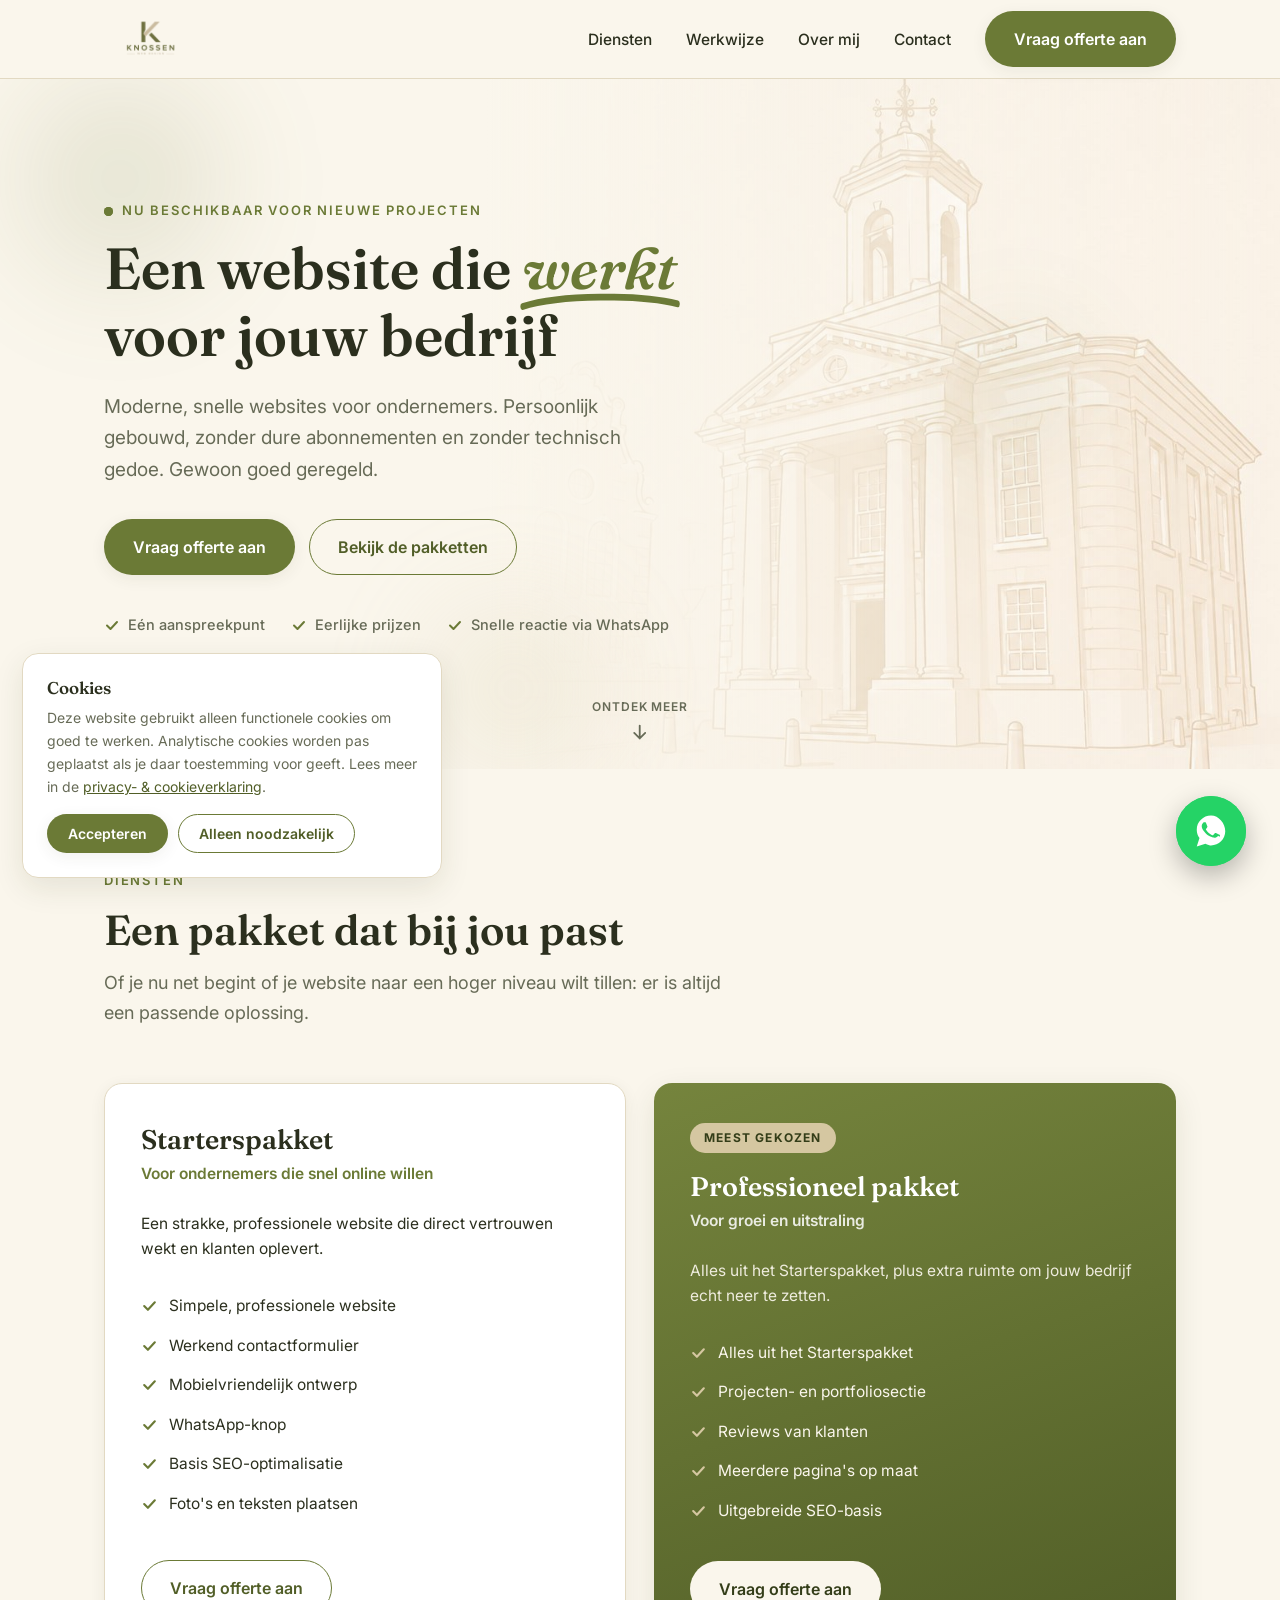
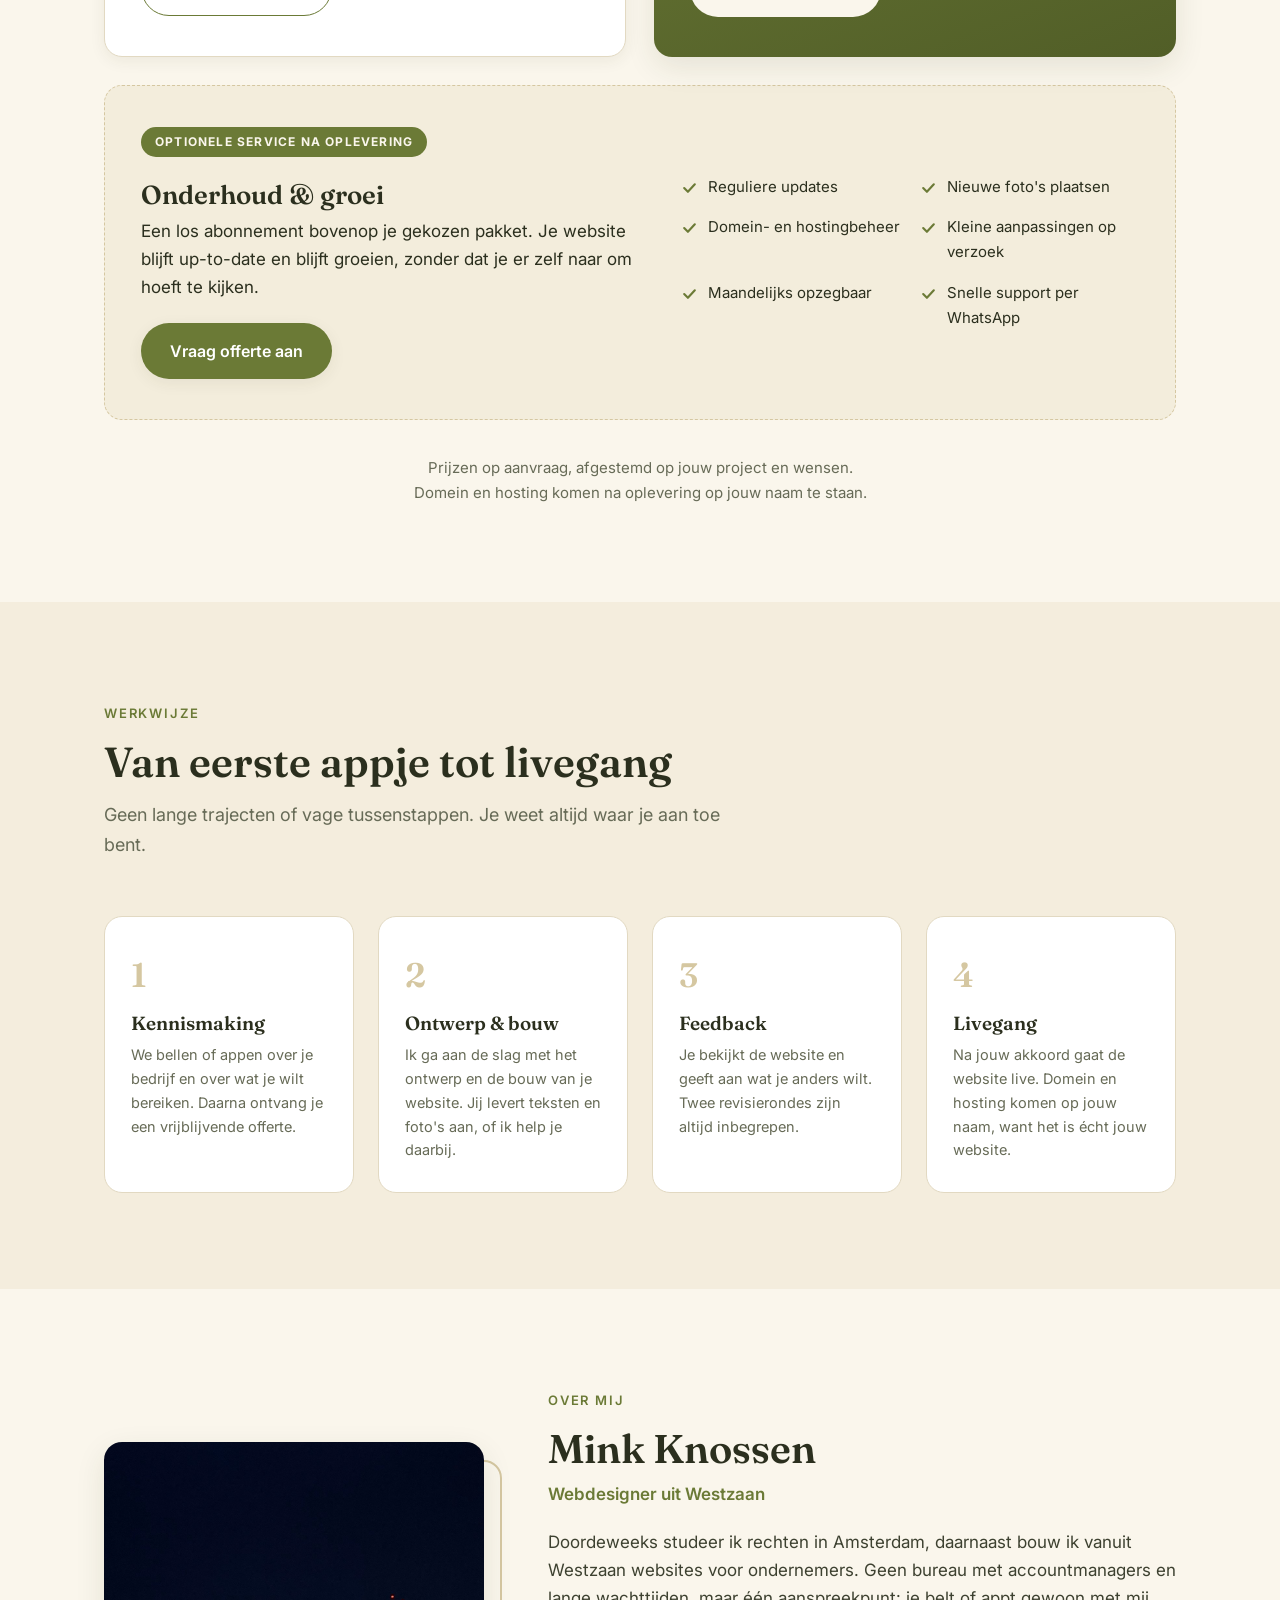
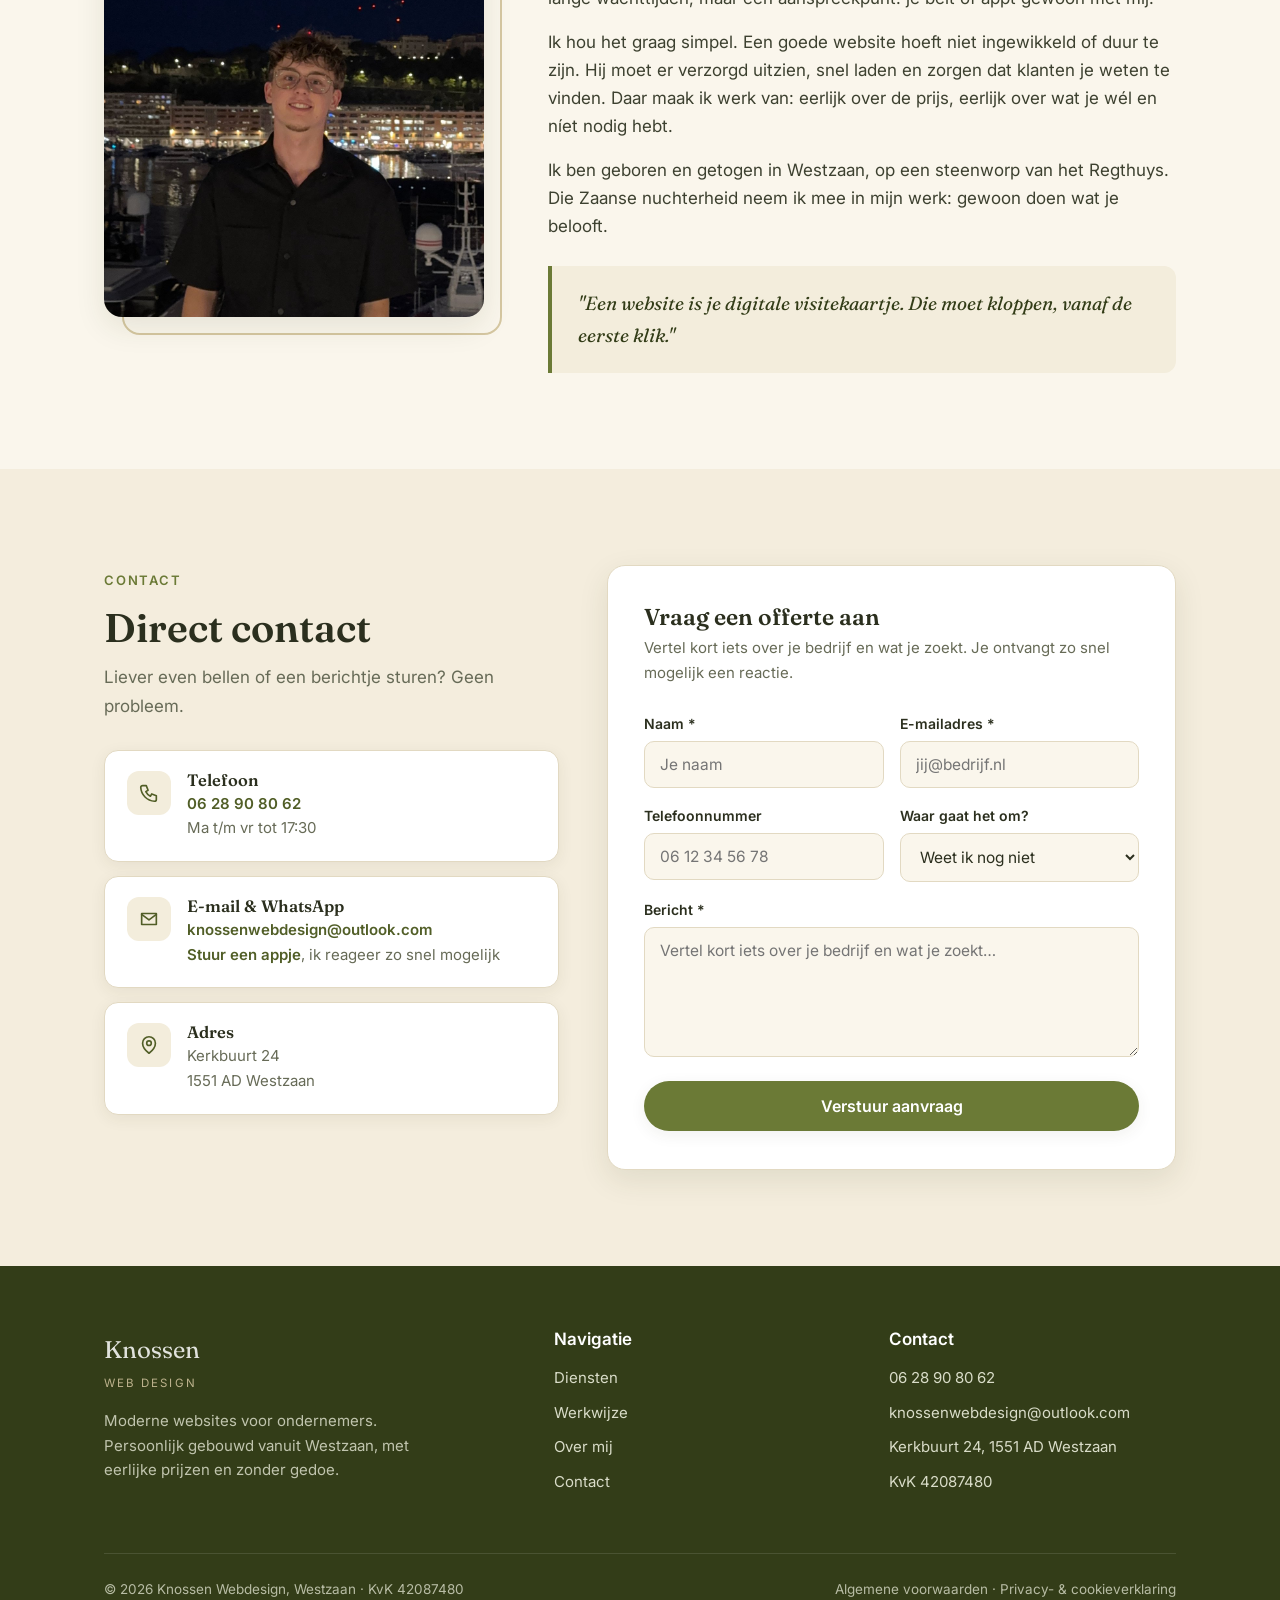
==== commit 1f86f33e: "Add files via upload" ====
--- a/index.html
+++ b/index.html
@@ -42,7 +42,12 @@
         "founder": { "@type": "Person", "name": "Mink Knossen" },
         "areaServed": { "@type": "Country", "name": "Nederland" },
         "openingHours": "Mo-Fr 09:00-17:30",
-        "priceRange": "€€"
+        "priceRange": "€€",
+        "identifier": {
+          "@type": "PropertyValue",
+          "propertyID": "KvK",
+          "value": "42087480"
+        }
       }
     ]
   }
@@ -330,11 +335,12 @@
             <li><a href="tel:+31628908062">06 28 90 80 62</a></li>
             <li><a href="mailto:knossenwebdesign@outlook.com">knossenwebdesign@outlook.com</a></li>
             <li>Kerkbuurt 24, 1551 AD Westzaan</li>
+            <li>KvK 42087480</li>
           </ul>
         </div>
       </div>
       <div class="footer-bottom">
-        <span>© 2026 Knossen Webdesign, Westzaan</span>
+        <span>© 2026 Knossen Webdesign, Westzaan · KvK 42087480</span>
         <span>
           <a href="algemene-voorwaarden.html">Algemene voorwaarden</a> ·
           <a href="privacy-en-cookies.html">Privacy- &amp; cookieverklaring</a>
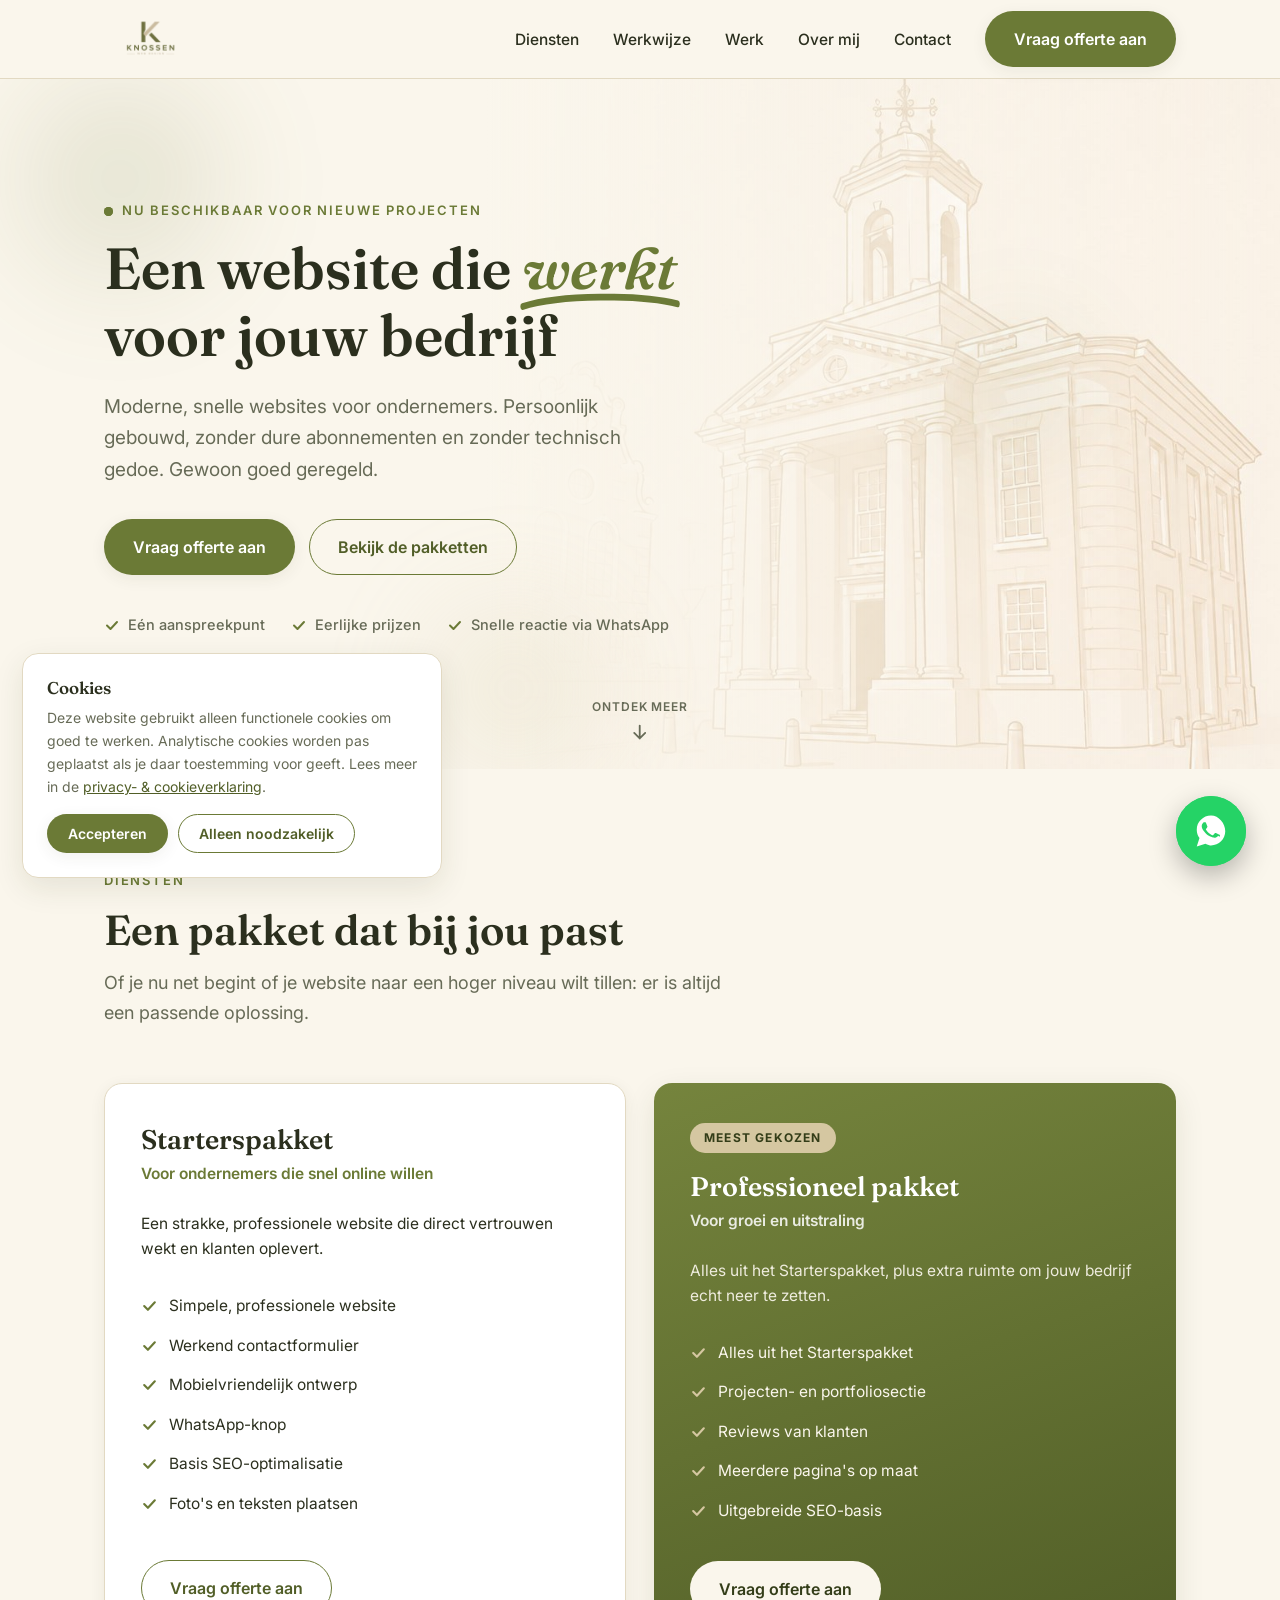
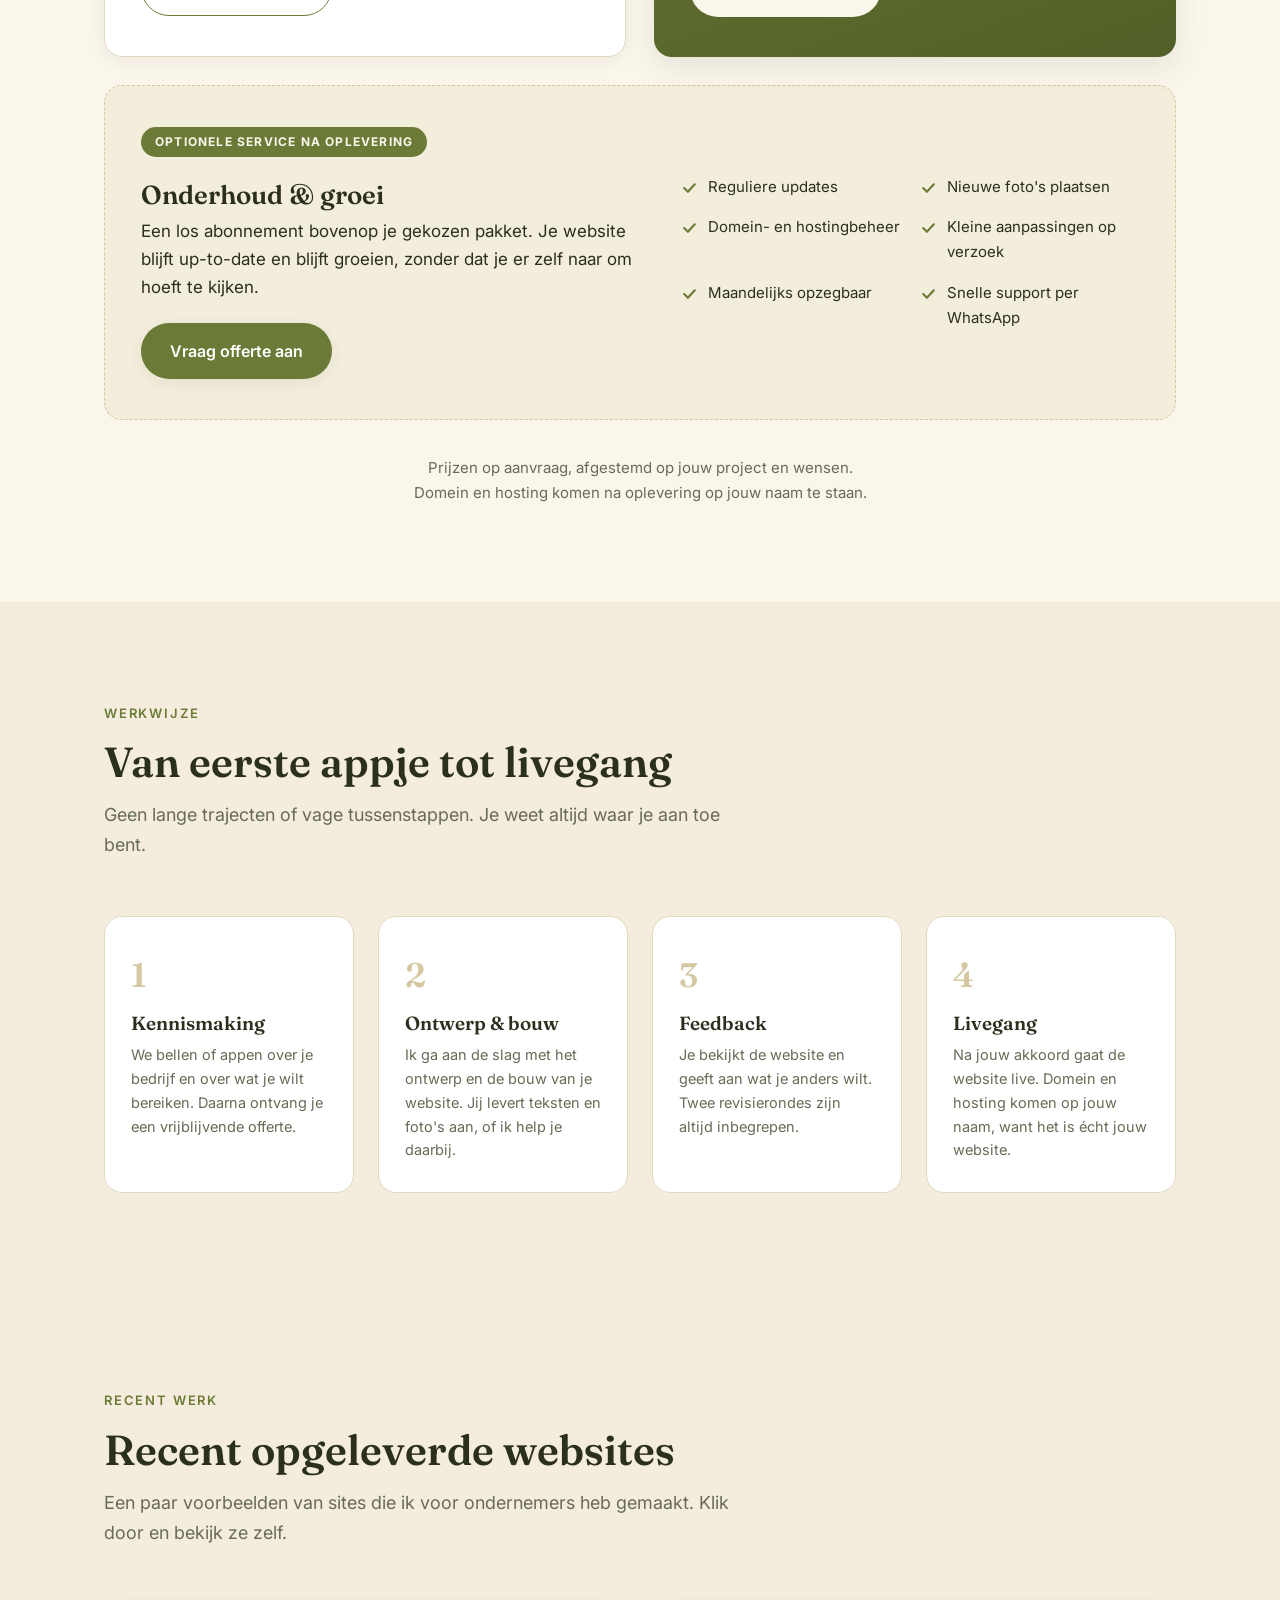
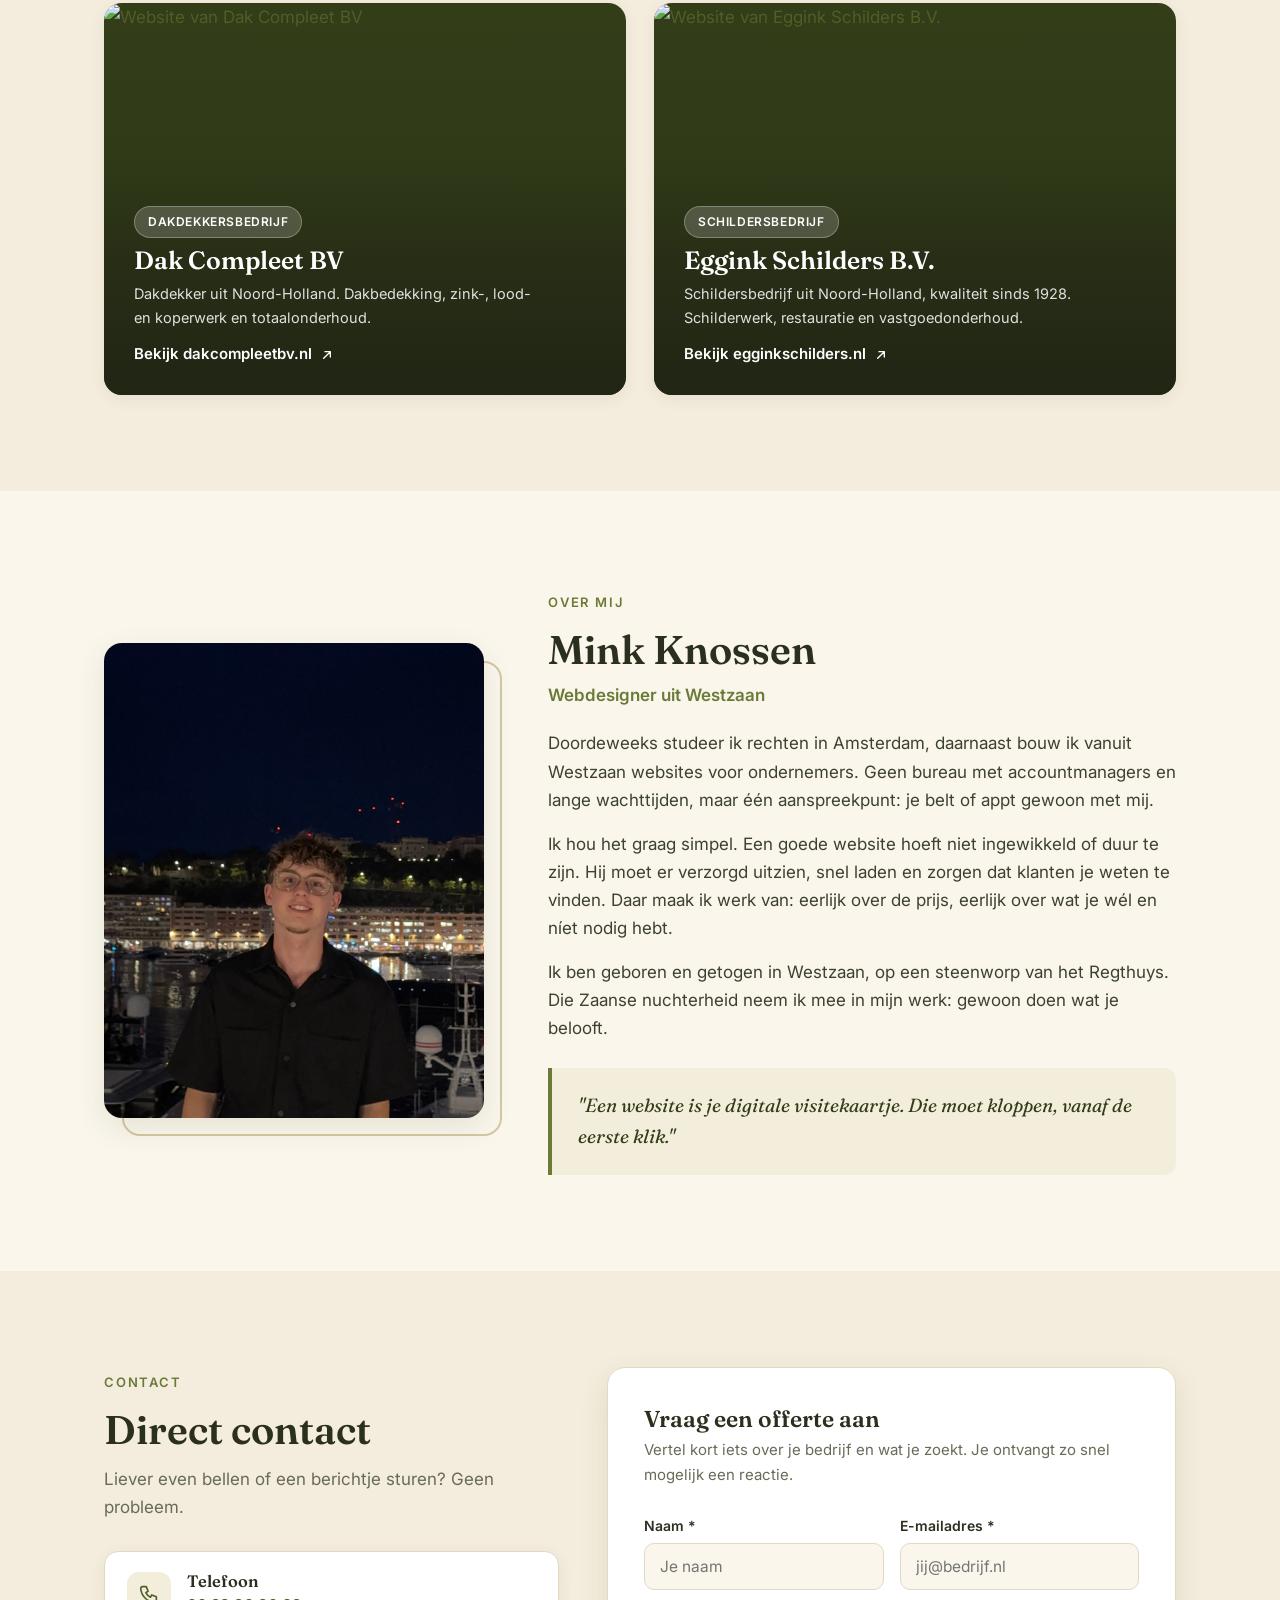
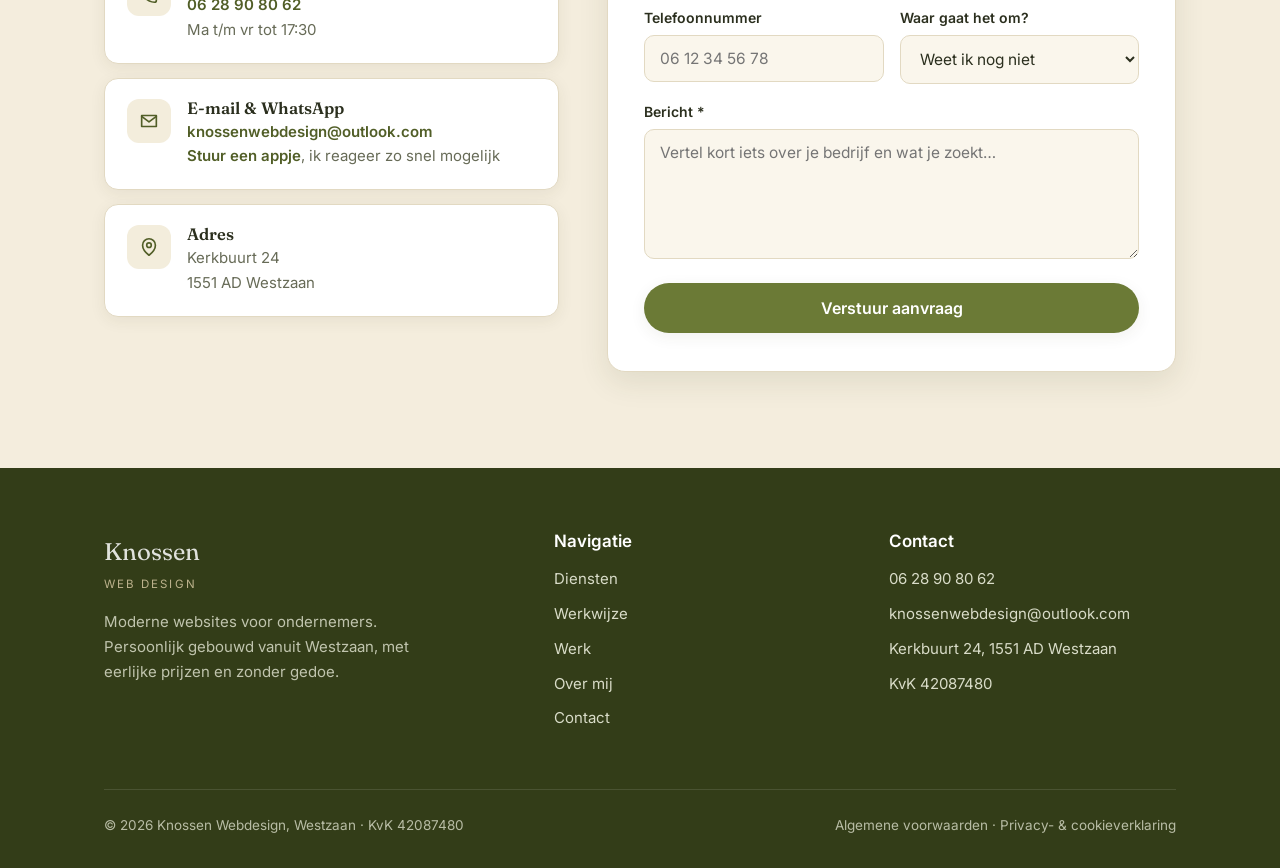
==== commit 273c49cf: "Add files via upload" ====
--- a/index.html
+++ b/index.html
@@ -67,6 +67,7 @@
       <ul class="nav-links" id="nav-links">
         <li><a href="#diensten">Diensten</a></li>
         <li><a href="#werkwijze">Werkwijze</a></li>
+        <li><a href="#werk">Werk</a></li>
         <li><a href="#over-mij">Over mij</a></li>
         <li><a href="#contact">Contact</a></li>
         <li><a class="btn btn-primary" href="#contact">Vraag offerte aan</a></li>
@@ -204,6 +205,45 @@
     </div>
   </section>
 
+  <!-- ===== Recent werk ===== -->
+  <section class="section werk" id="werk">
+    <div class="container">
+      <div class="section-head reveal">
+        <span class="eyebrow">Recent werk</span>
+        <h2>Recent opgeleverde websites</h2>
+        <p>Een paar voorbeelden van sites die ik voor ondernemers heb gemaakt. Klik door en bekijk ze zelf.</p>
+      </div>
+
+      <div class="werk-grid">
+        <!-- Dak Compleet BV -->
+        <a class="werk-kaart reveal" href="https://dakcompleetbv.nl" target="_blank" rel="noopener" aria-label="Bekijk de website van Dak Compleet BV">
+          <img class="werk-media" src="werk/dakcompleet-poster.jpg" alt="Website van Dak Compleet BV" loading="lazy">
+          <div class="werk-overlay">
+            <span class="werk-tag">Dakdekkersbedrijf</span>
+            <h3>Dak Compleet BV</h3>
+            <p>Dakdekker uit Noord-Holland. Dakbedekking, zink-, lood- en koperwerk en totaalonderhoud.</p>
+            <span class="werk-link">Bekijk dakcompleetbv.nl
+              <svg width="16" height="16" viewBox="0 0 24 24" fill="none"><path d="M7 17L17 7M17 7H9M17 7v8" stroke="currentColor" stroke-width="2" stroke-linecap="round" stroke-linejoin="round"/></svg>
+            </span>
+          </div>
+        </a>
+
+        <!-- Eggink Schilders -->
+        <a class="werk-kaart reveal" style="--d:.15s" href="https://egginkschilders.nl" target="_blank" rel="noopener" aria-label="Bekijk de website van Eggink Schilders B.V.">
+          <img class="werk-media" src="werk/eggink.jpg" alt="Website van Eggink Schilders B.V." loading="lazy">
+          <div class="werk-overlay">
+            <span class="werk-tag">Schildersbedrijf</span>
+            <h3>Eggink Schilders B.V.</h3>
+            <p>Schildersbedrijf uit Noord-Holland, kwaliteit sinds 1928. Schilderwerk, restauratie en vastgoedonderhoud.</p>
+            <span class="werk-link">Bekijk egginkschilders.nl
+              <svg width="16" height="16" viewBox="0 0 24 24" fill="none"><path d="M7 17L17 7M17 7H9M17 7v8" stroke="currentColor" stroke-width="2" stroke-linecap="round" stroke-linejoin="round"/></svg>
+            </span>
+          </div>
+        </a>
+      </div>
+    </div>
+  </section>
+
   <!-- ===== Over mij ===== -->
   <section class="section" id="over-mij">
     <div class="container">
@@ -325,6 +365,7 @@
           <ul>
             <li><a href="#diensten">Diensten</a></li>
             <li><a href="#werkwijze">Werkwijze</a></li>
+            <li><a href="#werk">Werk</a></li>
             <li><a href="#over-mij">Over mij</a></li>
             <li><a href="#contact">Contact</a></li>
           </ul>
--- a/style.css
+++ b/style.css
@@ -440,6 +440,81 @@
 .stap h3 { font-size: 19px; margin-bottom: 8px; }
 .stap p { font-size: 14.5px; color: var(--muted); }
 
+/* ---------- recent werk ---------- */
+.werk { background: var(--cream-deep); }
+.werk-grid {
+  display: grid;
+  grid-template-columns: 1fr 1fr;
+  gap: 28px;
+}
+.werk-kaart {
+  position: relative;
+  display: block;
+  aspect-ratio: 4 / 3;
+  border-radius: var(--radius);
+  overflow: hidden;
+  text-decoration: none;
+  background: var(--olive-deep);
+  box-shadow: var(--shadow-soft);
+  transition: transform .3s ease, box-shadow .3s ease, opacity .7s ease;
+}
+.werk-kaart.in-beeld:hover { transform: translateY(-6px); box-shadow: var(--shadow); }
+.werk-media {
+  position: absolute;
+  inset: 0;
+  width: 100%;
+  height: 100%;
+  object-fit: cover;
+  display: block;
+  transition: transform .6s ease;
+}
+.werk-kaart:hover .werk-media { transform: scale(1.05); }
+.werk-overlay {
+  position: absolute;
+  inset: 0;
+  display: flex;
+  flex-direction: column;
+  align-items: flex-start;
+  justify-content: flex-end;
+  gap: 8px;
+  padding: 30px 30px 28px;
+  color: #fff;
+  background: linear-gradient(to top,
+    rgba(30, 34, 20, 0.88) 0%,
+    rgba(30, 34, 20, 0.55) 34%,
+    rgba(30, 34, 20, 0.1) 62%,
+    rgba(30, 34, 20, 0) 100%);
+}
+.werk-overlay h3 { color: #fff; font-size: 25px; }
+.werk-overlay > p {
+  color: rgba(255, 255, 255, 0.86);
+  font-size: 14.5px;
+  max-width: 90%;
+  margin-bottom: 4px;
+}
+.werk-tag {
+  font-size: 12px;
+  font-weight: 600;
+  letter-spacing: .05em;
+  text-transform: uppercase;
+  color: #fff;
+  background: rgba(255, 255, 255, 0.18);
+  backdrop-filter: blur(4px);
+  border: 1px solid rgba(255, 255, 255, 0.28);
+  border-radius: 999px;
+  padding: 5px 13px;
+}
+.werk-link {
+  display: inline-flex;
+  align-items: center;
+  gap: 7px;
+  font-weight: 600;
+  font-size: 15px;
+  color: #fff;
+}
+.werk-link svg { transition: transform .2s ease; }
+.werk-kaart:hover .werk-link svg { transform: translate(3px, -3px); }
+
 /* ---------- over mij ---------- */
 .over-grid {
   display: grid;
@@ -763,7 +838,7 @@
 
 /* ---------- responsief ---------- */
 @media (max-width: 920px) {
-  .pakketten, .onderhoud-grid, .over-grid, .contact-grid, .footer-grid { grid-template-columns: 1fr; }
+  .pakketten, .onderhoud-grid, .over-grid, .contact-grid, .footer-grid, .werk-grid { grid-template-columns: 1fr; }
   .stappen { grid-template-columns: 1fr 1fr; }
   .over-grid { gap: 40px; }
   .over-foto { max-width: 380px; }
